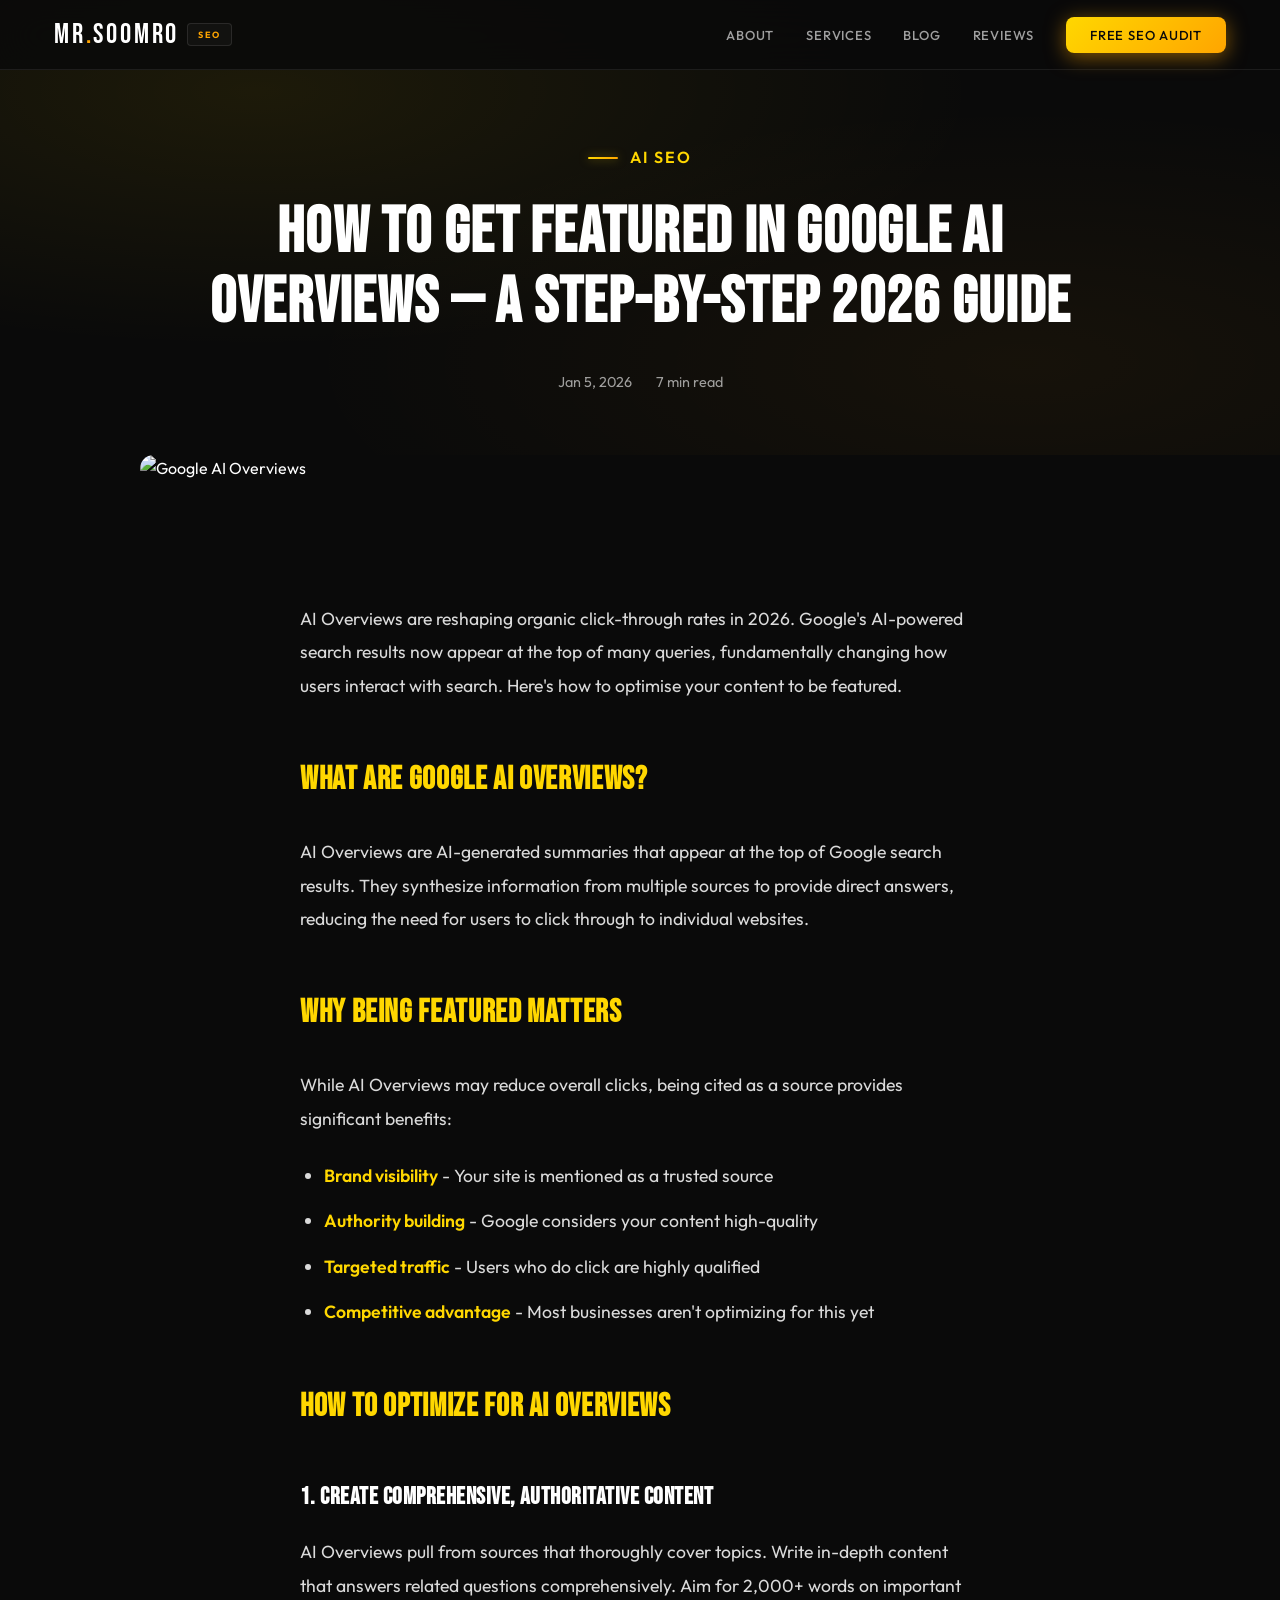
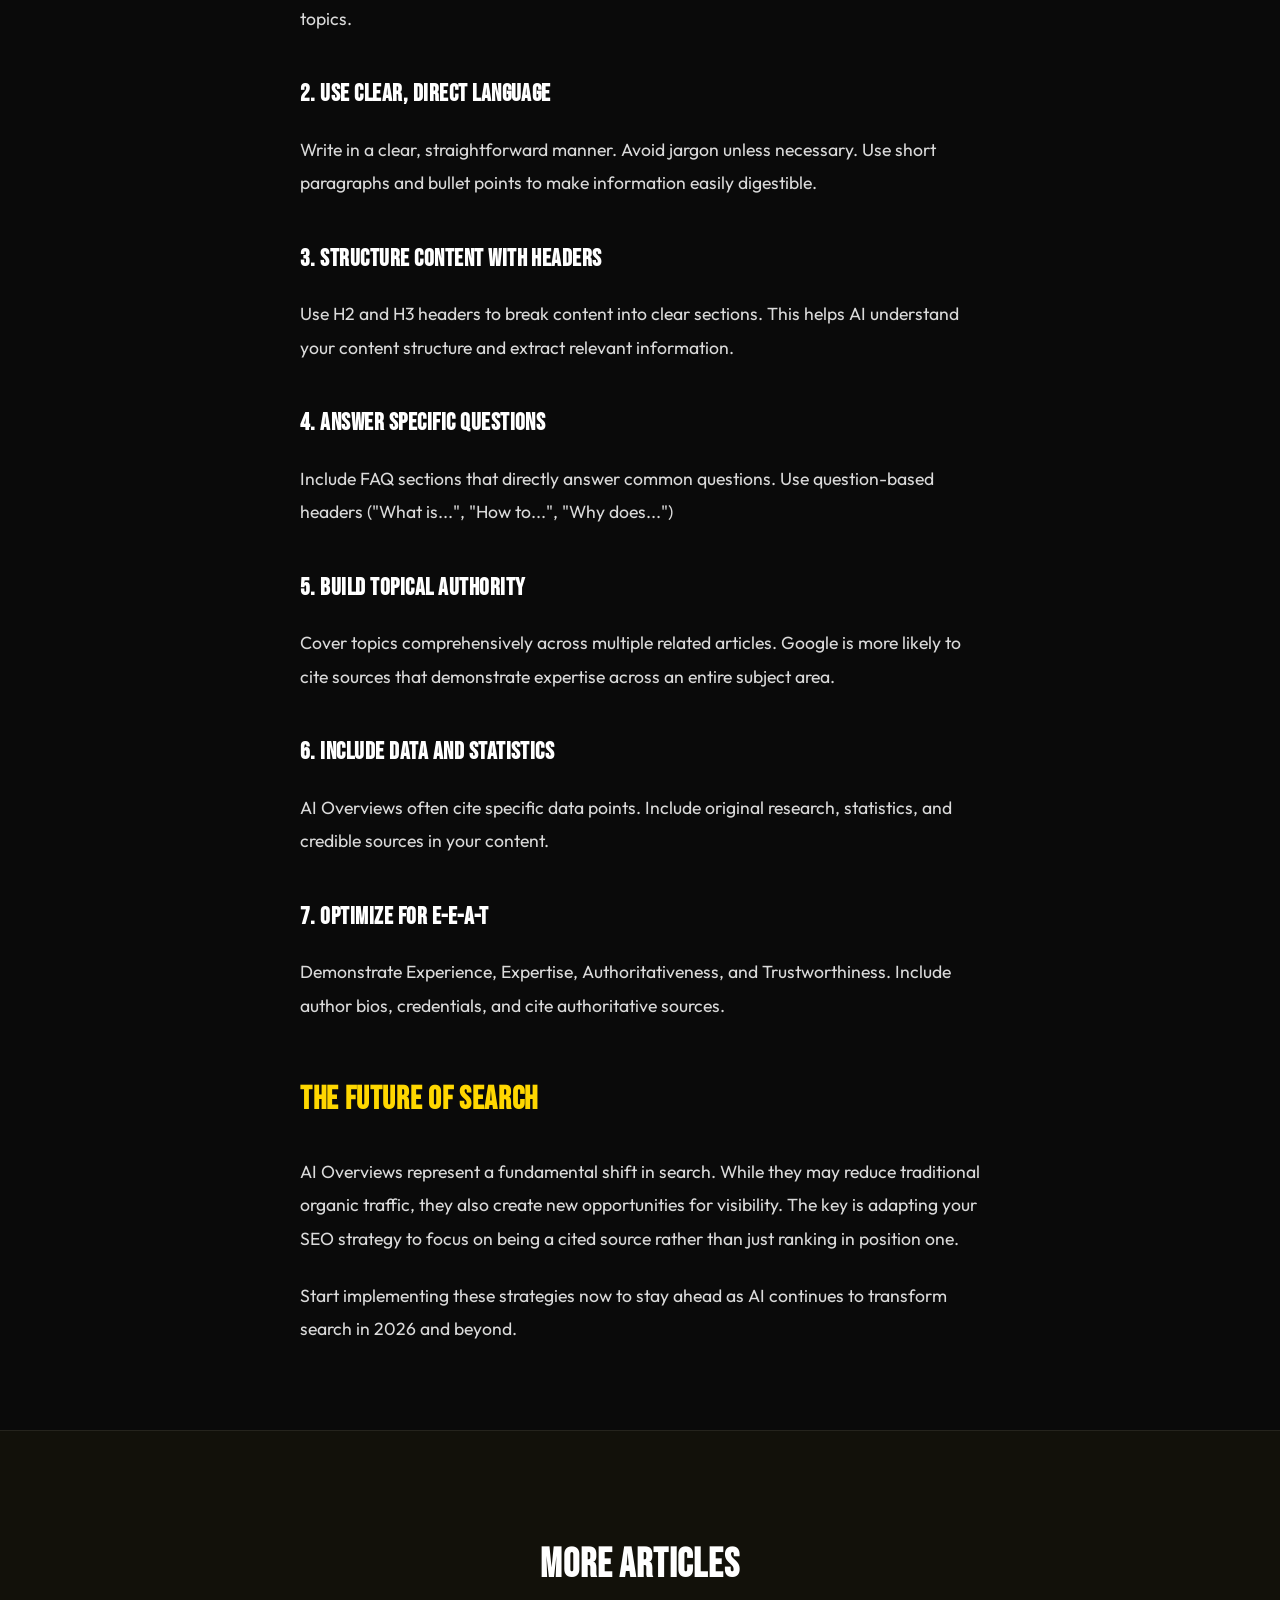
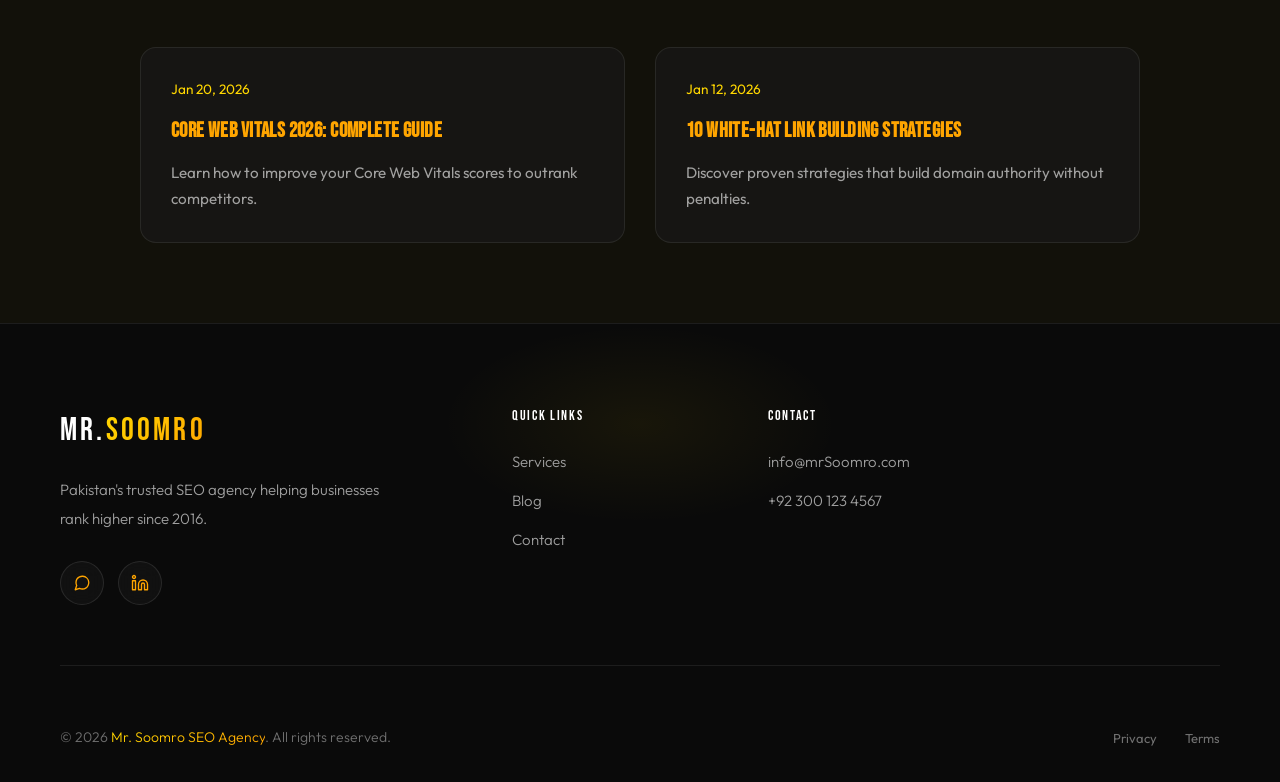
==== blog-ai-overviews.html @ 2eae4174 "Added new page and fix the bugs" ====
<!DOCTYPE html>
<html lang="en">
<head>
<meta charset="UTF-8">
<meta name="viewport" content="width=device-width, initial-scale=1.0">
<title>How to Get Featured in Google AI Overviews 2026 | Mr. Soomro SEO</title>
<link rel="icon" href="favicon.io.png" type="image/png">
<meta name="description" content="Learn how to optimise your content to be featured in Google AI Overviews and stay ahead as search evolves.">
<meta name="keywords" content="AI Overviews, Google AI, SGE, search generative experience, SEO 2026">
<link href="https://fonts.googleapis.com/css2?family=Bebas+Neue&family=Outfit:wght@300;400;500;600;700&display=swap" rel="stylesheet">
<link rel="stylesheet" href="style.css">
<style>
  body { font-family: 'Outfit', sans-serif; margin: 0; padding: 0; background: #0a0a0a; color: #ffffff; line-height: 1.7; }
  a { text-decoration: none; color: #FFA500; transition: all 0.3s; }
  a:hover { color: #ffffff; text-shadow: 0 0 10px rgba(255,165,0,0.5); }
  h1, h2, h3 { font-family: 'Bebas Neue', cursive; margin: 0.5em 0; letter-spacing: 0.02em; }
  .rv { opacity: 0; transform: translateY(30px); transition: opacity 0.8s ease, transform 0.8s ease; }
  .rv.visible { opacity: 1; transform: translateY(0); }
  .article-header { padding: 140px 60px 60px; text-align: center; position: relative; overflow: hidden; background: var(--bg-dark, #0a0a0a); }
  .article-header::before { content: ''; position: absolute; inset: 0; background: radial-gradient(ellipse at 20% 20%, rgba(255,215,0,0.08) 0%, transparent 50%), radial-gradient(ellipse at 80% 80%, rgba(255,165,0,0.05) 0%, transparent 50%); pointer-events: none; }
  .article-header .se { color: #FFD700; letter-spacing: 2px; font-weight: 600; font-size: 1rem; text-transform: uppercase; display: inline-flex; align-items: center; gap: 12px; margin-bottom: 16px; position: relative; z-index: 1; }
  .article-header .se::before { content: ''; display: block; width: 30px; height: 2px; background: linear-gradient(90deg, #FFD700, #FFA500); border-radius: 2px; }
  .article-header h1 { font-size: clamp(2.5rem, 6vw, 4rem); margin-top: 10px; line-height: 1.1; max-width: 900px; margin-left: auto; margin-right: auto; position: relative; z-index: 1; }
  .article-meta { display: flex; justify-content: center; gap: 24px; margin-top: 30px; color: rgba(255,255,255,0.6); font-size: 0.9rem; position: relative; z-index: 1; }
  .article-container { max-width: 800px; margin: 0 auto; padding: 60px; }
  .article-content { font-size: 1.1rem; line-height: 1.9; color: rgba(255,255,255,0.85); }
  .article-content h2 { font-size: 2rem; color: #FFD700; margin-top: 48px; margin-bottom: 24px; }
  .article-content h3 { font-size: 1.5rem; color: #ffffff; margin-top: 36px; margin-bottom: 16px; }
  .article-content p { margin-bottom: 24px; }
  .article-content ul { margin-bottom: 24px; padding-left: 24px; }
  .article-content li { margin-bottom: 12px; }
  .article-content strong { color: #FFD700; font-weight: 600; }
  .article-image { width: 100%; max-width: 1000px; margin: 0 auto 60px; border-radius: 20px; overflow: hidden; }
  .article-image img { width: 100%; height: auto; display: block; }
  .related-posts { background: rgba(255,215,0,0.03); padding: 80px 60px; border-top: 1px solid rgba(255,255,255,0.08); }
  .related-posts h2 { text-align: center; font-size: 2.5rem; margin-bottom: 48px; }
  .related-grid { display: grid; grid-template-columns: repeat(auto-fit, minmax(300px, 1fr)); gap: 30px; max-width: 1000px; margin: 0 auto; }
  .related-card { background: rgba(26,26,26,0.6); border: 1px solid rgba(255,255,255,0.08); border-radius: 16px; padding: 30px; transition: all 0.3s ease; }
  .related-card:hover { border-color: rgba(255,215,0,0.3); transform: translateY(-5px); }
  .related-card .date { color: #FFD700; font-size: 0.85rem; margin-bottom: 12px; }
  .related-card h3 { font-size: 1.3rem; margin-bottom: 12px; }
  .related-card p { color: rgba(255,255,255,0.6); font-size: 0.95rem; line-height: 1.7; }
  @media (max-width: 768px) { .article-header { padding: 120px 24px 40px; } .article-container { padding: 40px 24px; } .related-posts { padding: 60px 24px; } }
</style>
</head>
<body>
<div id="loader"><div class="loader-inner"><div class="loader-circle"><span class="loader-ms">MS</span></div><div class="loader-text">MR Soomro</div></div></div>
<div id="mobMenu" style="position:fixed;inset:0;background:rgba(10,10,10,0.98);z-index:600;display:none;flex-direction:column;align-items:center;justify-content:center;gap:30px">
  <a href="index.html" onclick="closeMob()">Home</a><a href="services.html" onclick="closeMob()">Services</a><a href="blogs.html" onclick="closeMob()">Blog</a><a href="index.html#about" onclick="closeMob()">About</a><a href="index.html#contact" onclick="closeMob()">Contact</a>
</div>
<nav id="mainNav">
  <a href="index.html" class="nlogo">MR<span class="dot">.</span>Soomro<span class="tag">SEO</span></a>
  <ul class="nlinks">
    <li><a href="index.html#about">About</a></li><li><a href="services.html">Services</a></li><li><a href="blogs.html">Blog</a></li><li><a href="index.html#testimonials">Reviews</a></li><li><a href="index.html#contact" class="ncta">Free SEO Audit</a></li>
  </ul>
  <button class="nbg" id="burger" aria-label="Menu"><span></span><span></span><span></span></button>
</nav>

<header class="article-header">
  <div class="se">AI SEO</div>
  <h1>How to Get Featured in Google AI Overviews — A Step-by-Step 2026 Guide</h1>
  <div class="article-meta"><span>Jan 5, 2026</span><span>7 min read</span></div>
</header>

<div class="article-image rv"><img src="https://images.unsplash.com/photo-1677442136019-21780ecad995?w=1200&h=600&fit=crop" alt="Google AI Overviews"></div>

<article class="article-container">
  <div class="article-content rv">
    <p>AI Overviews are reshaping organic click-through rates in 2026. Google's AI-powered search results now appear at the top of many queries, fundamentally changing how users interact with search. Here's how to optimise your content to be featured.</p>

    <h2>What Are Google AI Overviews?</h2>
    <p>AI Overviews are AI-generated summaries that appear at the top of Google search results. They synthesize information from multiple sources to provide direct answers, reducing the need for users to click through to individual websites.</p>

    <h2>Why Being Featured Matters</h2>
    <p>While AI Overviews may reduce overall clicks, being cited as a source provides significant benefits:</p>
    <ul>
      <li><strong>Brand visibility</strong> - Your site is mentioned as a trusted source</li>
      <li><strong>Authority building</strong> - Google considers your content high-quality</li>
      <li><strong>Targeted traffic</strong> - Users who do click are highly qualified</li>
      <li><strong>Competitive advantage</strong> - Most businesses aren't optimizing for this yet</li>
    </ul>

    <h2>How to Optimize for AI Overviews</h2>

    <h3>1. Create Comprehensive, Authoritative Content</h3>
    <p>AI Overviews pull from sources that thoroughly cover topics. Write in-depth content that answers related questions comprehensively. Aim for 2,000+ words on important topics.</p>

    <h3>2. Use Clear, Direct Language</h3>
    <p>Write in a clear, straightforward manner. Avoid jargon unless necessary. Use short paragraphs and bullet points to make information easily digestible.</p>

    <h3>3. Structure Content with Headers</h3>
    <p>Use H2 and H3 headers to break content into clear sections. This helps AI understand your content structure and extract relevant information.</p>

    <h3>4. Answer Specific Questions</h3>
    <p>Include FAQ sections that directly answer common questions. Use question-based headers ("What is...", "How to...", "Why does...")</p>

    <h3>5. Build Topical Authority</h3>
    <p>Cover topics comprehensively across multiple related articles. Google is more likely to cite sources that demonstrate expertise across an entire subject area.</p>

    <h3>6. Include Data and Statistics</h3>
    <p>AI Overviews often cite specific data points. Include original research, statistics, and credible sources in your content.</p>

    <h3>7. Optimize for E-E-A-T</h3>
    <p>Demonstrate Experience, Expertise, Authoritativeness, and Trustworthiness. Include author bios, credentials, and cite authoritative sources.</p>

    <h2>The Future of Search</h2>
    <p>AI Overviews represent a fundamental shift in search. While they may reduce traditional organic traffic, they also create new opportunities for visibility. The key is adapting your SEO strategy to focus on being a cited source rather than just ranking in position one.</p>

    <p>Start implementing these strategies now to stay ahead as AI continues to transform search in 2026 and beyond.</p>
  </div>
</article>

<section class="related-posts">
  <h2>More Articles</h2>
  <div class="related-grid">
    <a href="blog-core-web-vitals.html" class="related-card rv"><div class="date">Jan 20, 2026</div><h3>Core Web Vitals 2026: Complete Guide</h3><p>Learn how to improve your Core Web Vitals scores to outrank competitors.</p></a>
    <a href="blog-link-building.html" class="related-card rv"><div class="date">Jan 12, 2026</div><h3>10 White-Hat Link Building Strategies</h3><p>Discover proven strategies that build domain authority without penalties.</p></a>
  </div>
</section>

<footer itemscope itemtype="https://schema.org/Organization">
  <div class="ftt">
    <div>
      <span class="ftlo" itemprop="name">MR.<span>Soomro</span></span>
      <p class="fttg">Pakistan's trusted SEO agency helping businesses rank higher since 2016.</p>
      <div class="ft-soc-row">
        <a href="https://wa.me/923001234567"><svg viewBox="0 0 24 24"><path d="M21 11.5a8.38 8.38 0 01-.9 3.8 8.5 8.5 0 01-7.6 4.7 8.38 8.38 0 01-3.8-.9L3 21l1.9-5.7a8.38 8.38 0 01-.9-3.8 8.5 8.5 0 014.7-7.6 8.38 8.38 0 013.8-.9h.5a8.48 8.48 0 018 8v.5z"/></svg></a>
        <a href="https://linkedin.com/in/mrSoomro"><svg viewBox="0 0 24 24"><path d="M16 8a6 6 0 016 6v7h-4v-7a2 2 0 00-2-2 2 2 0 00-2 2v7h-4v-7a6 6 0 016-6z"/><rect x="2" y="9" width="4" height="12"/><circle cx="4" cy="4" r="2"/></svg></a>
      </div>
    </div>
    <div><div class="ftct">Quick Links</div><ul class="ftlk"><li><a href="services.html">Services</a></li><li><a href="blogs.html">Blog</a></li><li><a href="index.html#contact">Contact</a></li></ul></div>
    <div><div class="ftct">Contact</div><ul class="ftlk"><li><a href="mailto:info@mrSoomro.com">info@mrSoomro.com</a></li><li><a href="tel:+923001234567">+92 300 123 4567</a></li></ul></div>
  </div>
  <div class="ftbt"><div class="ftcp">© 2026 <a href="index.html">Mr. Soomro SEO Agency</a>. All rights reserved.</div><div class="ftbl"><a href="#">Privacy</a><a href="#">Terms</a></div></div>
</footer>

<script>
const burger=document.getElementById('burger'),mobMenu=document.getElementById('mobMenu');
burger.addEventListener('click',()=>{mobMenu.style.display=mobMenu.style.display==='flex'?'none':'flex';});
function closeMob(){mobMenu.style.display='none';}
const obs=new IntersectionObserver((e)=>{e.forEach(en=>{if(en.isIntersecting)en.target.classList.add('visible');});},{threshold:.1,rootMargin:'0px 0px -34px 0px'});
document.querySelectorAll('.rv').forEach(el=>obs.observe(el));
window.addEventListener("load",()=>{const l=document.getElementById('loader');setTimeout(()=>{l.style.opacity='0';l.style.transition='opacity 0.5s';setTimeout(()=>l.style.display='none',500);},1000);});
</script>
</body>
</html>
---- style.css ----
*,*::before,*::after{box-sizing:border-box;margin:0;padding:0}
:root{
  /* Dark Theme Premium Colors - Yellow/Black/Grey/White */
  --bg-dark:#0a0a0a;
  --bg-card:#1a1a1a;
  --bg-elevated:#2d2d2d;
  --bg-glass:rgba(255,255,255,0.03);
  
  /* Primary Colors - Gold/Yellow with Orange Accent */
  --B:#FFD700;
  --B-glow:rgba(255,215,0,0.4);
  --Bd:#DAA520;
  --Bl:#FFC125;
  --accent:#FFA500;
  --accent-glow:rgba(255,165,0,0.5);
  
  /* Text Colors */
  --T:#ffffff;
  --Tm:#e0e0e0;
  --Ts:#a0a0a0;
  --T-muted:#707070;
  
  /* Borders & Effects */
  --bdr:rgba(255,255,255,0.08);
  --bdr-strong:rgba(255,255,255,0.15);
  --glass-border:rgba(255,255,255,0.1);
  
  /* Legacy compatibility */
  --Bp:rgba(255,215,0,0.15);
  --bg:#0a0a0a;
  --bg2:#1a1a1a;
  --W:#ffffff;
  
  /* Typography */
  --fd:'Bebas Neue',sans-serif;
  --fb:'Outfit',sans-serif;
  
  /* Animations */
  --ee:cubic-bezier(.16,1,.3,1);
  --eb:cubic-bezier(.34,1.56,.64,1);
  --transition-speed: 0.3s;
  
  /* Cursor */
  --primary-color: #FFD700;
  --dot-size: 8px;
  --ring-size: 40px;
  --root-color: #FFD700;
}

html{scroll-behavior:smooth}

body{
  font-family:var(--fb);
  background:var(--bg-dark);
  color:var(--T);
  overflow-x:hidden;
  line-height:1.6;
}

/* Custom Scrollbar */
::-webkit-scrollbar{width:8px}
::-webkit-scrollbar-track{background:var(--bg-dark)}
::-webkit-scrollbar-thumb{background:linear-gradient(180deg,#FFD700,#FFA500);border-radius:4px}
::-webkit-scrollbar-thumb:hover{background:#FFD700}

/* Glassmorphism Utility */
.glass{
  background:var(--bg-glass);
  backdrop-filter:blur(20px);
  -webkit-backdrop-filter:blur(20px);
  border:1px solid var(--glass-border);
}

/* Gradient Text */
.gradient-text{
  background:linear-gradient(135deg,#ffffff 0%,#FFD700 100%);
  -webkit-background-clip:text;
  -webkit-text-fill-color:transparent;
  background-clip:text;
}

/* Glow Effects */
.glow{box-shadow:0 0 30px var(--B-glow)}
.glow-accent{box-shadow:0 0 30px var(--accent-glow)}

/* Animated Gradient Background */
@keyframes gradientShift{
  0%,100%{background-position:0% 50%}
  50%{background-position:100% 50%}
}

@keyframes float{
  0%,100%{transform:translateY(0)}
  50%{transform:translateY(-20px)}
}

@keyframes pulse-glow{
  0%,100%{box-shadow:0 0 20px var(--B-glow),0 0 40px var(--accent-glow)}
  50%{box-shadow:0 0 30px var(--B-glow),0 0 60px var(--accent-glow)}
}

/* loader */
#loader {
  position: fixed;
  top: 0;
  left: 0;
  width: 100%;
  height: 100%;
  background: #000; /* black background */
  display: flex;
  justify-content: center;
  align-items: center;
  flex-direction: column;
  z-index: 9999;
}

.loader-inner {
  display: flex;
  flex-direction: column;
  align-items: center;
  gap: 20px;
}

.loader-circle {
  width: 120px;
  height: 120px;
  border-radius: 50%;
  border: 4px solid var(--root-color);
  display: flex;
  justify-content: center;
  align-items: center;
  animation: spin 2s linear infinite; /* Circle spins */
}

.loader-ms {
  font-family: 'Bebas Neue', sans-serif;
  font-size: 4rem;
  color: var(--root-color);
  animation: spin-text 1.5s linear infinite; /* MS rotates */
}

.loader-text {
  font-family: 'Bebas Neue', sans-serif;
  font-size: 1.5rem;
  color: var(--root-color);
  letter-spacing: 2px;
  animation: pulse 1.5s ease-in-out infinite;
}

@keyframes spin {
  0% { transform: rotate(0deg);}
  100% { transform: rotate(360deg);}
}

@keyframes spin-text {
  0% { transform: rotate(0deg);}
  100% { transform: rotate(-360deg);} /* counter rotate for fun */
}

@keyframes pulse {
  0%, 100% { opacity: 1; transform: scale(1);}
  50% { opacity: 0.6; transform: scale(1.1);}
}
/* cursor - Premium Gold Glow Edition */

.cursor-dot, .cursor-ring, .cursor-trail {
  position: fixed;
  top: 0;
  left: 0;
  pointer-events: none;
  border-radius: 50%;
  transform: translate(-50%, -50%);
  z-index: 9999;
}

/* Main dot - Glowing gold center */
.cursor-dot {
  width: 10px;
  height: 10px;
  background: radial-gradient(circle at 30% 30%, #FFF8DC, #FFD700);
  box-shadow: 
    0 0 10px #FFD700,
    0 0 20px #FFD700,
    0 0 40px rgba(255, 215, 0, 0.5),
    0 0 60px rgba(255, 165, 0, 0.3);
  transition: transform 0.15s ease-out, width 0.2s, height 0.2s;
}

/* Outer ring - Animated pulse */
.cursor-ring {
  width: 45px;
  height: 45px;
  border: 2px solid rgba(255, 215, 0, 0.6);
  box-shadow: 
    0 0 20px rgba(255, 215, 0, 0.3),
    inset 0 0 20px rgba(255, 215, 0, 0.1);
  transition: all 0.25s cubic-bezier(0.25, 0.46, 0.45, 0.94);
  animation: cursorPulse 2s ease-in-out infinite;
}

/* Trail particles */
.cursor-trail {
  width: 6px;
  height: 6px;
  background: rgba(255, 215, 0, 0.4);
  box-shadow: 0 0 10px rgba(255, 215, 0, 0.3);
  transition: opacity 0.3s ease;
  opacity: 0;
}

/* Hover state - Expanded and glowing */
.cursor-ring.hover {
  transform: translate(-50%, -50%) scale(2);
  border-color: #FFD700;
  border-width: 1px;
  background: radial-gradient(circle, rgba(255, 215, 0, 0.15) 0%, transparent 70%);
  box-shadow: 
    0 0 30px #FFD700,
    0 0 60px rgba(255, 215, 0, 0.5),
    inset 0 0 30px rgba(255, 215, 0, 0.2);
  animation: none;
}

.cursor-dot.hover {
  transform: translate(-50%, -50%) scale(1.5);
  background: radial-gradient(circle at 30% 30%, #FFFFFF, #FFD700);
  box-shadow: 
    0 0 15px #FFD700,
    0 0 30px #FFD700,
    0 0 50px rgba(255, 215, 0, 0.6),
    0 0 80px rgba(255, 165, 0, 0.4);
}

/* Click animation */
.cursor-dot.clicking {
  transform: translate(-50%, -50%) scale(0.8);
}

.cursor-ring.clicking {
  transform: translate(-50%, -50%) scale(1.5);
  border-color: #FFA500;
}

/* Pulse animation for idle state */
@keyframes cursorPulse {
  0%, 100% {
    transform: translate(-50%, -50%) scale(1);
    opacity: 1;
  }
  50% {
    transform: translate(-50%, -50%) scale(1.1);
    opacity: 0.7;
  }
}

/* Hide default cursor on desktop */
@media (hover: hover) {
  * {
    cursor: none !important;
  }
}

/* Hide custom cursor on touch devices */
@media (hover: none) {
  .cursor-dot, .cursor-ring, .cursor-trail {
    display: none !important;
  }
  * {
    cursor: auto !important;
  }
}




/* ── SOCIAL ICON ROW - Dark Premium Style ── */
.soc-row{display:flex;gap:14px;align-items:center}
.soc-row a{
  width:48px;height:48px;border-radius:50%;
  background:var(--bg-glass);border:1.5px solid var(--glass-border);
  display:flex;align-items:center;justify-content:center;
  text-decoration:none;transition:all .3s var(--eb);
  color:var(--accent);
  backdrop-filter:blur(10px);
}
.soc-row a svg{width:20px;height:20px;fill:none;stroke:currentColor;stroke-width:1.8;stroke-linecap:round;stroke-linejoin:round}
.soc-row a:hover{
  background:var(--accent);
  border-color:var(--accent);
  color:var(--bg-dark);
  transform:scale(1.15) translateY(-3px);
  box-shadow:0 10px 30px var(--accent-glow);
}

/* footer social — Dark Premium */
.ft-soc-row{display:flex;gap:14px;margin-top:22px}
.ft-soc-row a{
  width:44px;height:44px;border-radius:50%;
  background:var(--bg-glass);border:1.5px solid var(--glass-border);
  display:flex;align-items:center;justify-content:center;
  text-decoration:none;color:var(--accent);
  transition:all .3s var(--eb);
  backdrop-filter:blur(10px);
}
.ft-soc-row a svg{width:18px;height:18px;fill:none;stroke:currentColor;stroke-width:1.8;stroke-linecap:round;stroke-linejoin:round}
.ft-soc-row a:hover{
  background:var(--accent);
  border-color:var(--accent);
  color:var(--bg-dark);
  transform:scale(1.12) translateY(-2px);
  box-shadow:0 8px 25px var(--accent-glow);
}

/* NAV - Glassmorphism Dark */
nav{position:fixed;top:0;left:0;right:0;z-index:500;height:70px;padding:0 54px;display:flex;align-items:center;justify-content:space-between;background:rgba(10,10,10,0.85);backdrop-filter:blur(20px);border-bottom:1px solid var(--bdr);transition:all .4s}
nav.scr{background:rgba(10,10,10,0.98);box-shadow:0 4px 30px rgba(255,215,0,0.08);border-bottom-color:var(--glass-border)}
.nlogo{font-family:var(--fd);font-size:28px;letter-spacing:.1em;color:var(--T);text-decoration:none;display:flex;align-items:center}
.nlogo .dot{color:var(--accent)}
.nlogo .tag{font-family:var(--fb);font-size:9px;font-weight:700;letter-spacing:.18em;text-transform:uppercase;color:var(--accent);background:var(--bg-glass);border:1px solid var(--glass-border);padding:3px 10px;border-radius:4px;margin-left:8px}
.nlinks{display:flex;gap:32px;list-style:none;align-items:center}
.nlinks a{font-size:13px;font-weight:500;letter-spacing:.06em;text-transform:uppercase;color:var(--Ts);text-decoration:none;position:relative;transition:all .3s}
.nlinks a::after{content:'';position:absolute;bottom:-4px;left:0;width:100%;height:2px;background:linear-gradient(90deg,var(--B),var(--accent));border-radius:2px;transform:scaleX(0);transform-origin:right;transition:transform .35s var(--ee)}
.nlinks a:hover{color:var(--accent)}
.nlinks a:hover::after{transform:scaleX(1);transform-origin:left}
.ncta{padding:10px 24px;background:linear-gradient(135deg,var(--B),var(--accent));border:none;border-radius:8px;color:var(--bg-dark)!important;font-size:13px!important;font-weight:700;box-shadow:0 4px 20px var(--accent-glow);transition:all .3s!important}
.ncta:hover{transform:translateY(-2px)!important;box-shadow:0 8px 30px var(--accent-glow)!important}
.ncta::after{display:none!important}
.nbg{display:none;flex-direction:column;gap:5px;background:none;border:none;cursor:pointer;padding:8px}
.nbg span{display:block;width:24px;height:2px;background:var(--T);border-radius:2px;transition:all .3s}
.mnav{position:fixed;top:70px;left:0;right:0;bottom:0;background:rgba(10,10,15,0.98);backdrop-filter:blur(20px);z-index:450;display:flex;flex-direction:column;align-items:center;justify-content:center;gap:24px;transform:translateX(100%);transition:transform .4s var(--ee);padding:40px 24px;overflow-y:auto}
.mnav.open{transform:translateX(0)}
.mnav a{font-family:var(--fd);font-size:clamp(28px,8vw,40px);letter-spacing:.06em;color:var(--T);text-decoration:none;transition:color .3s;text-align:center}
.mnav a:hover{color:var(--accent)}

/* Mobile navbar improvements */
@media(max-width:768px){
  nav{height:65px;padding:0 20px}
  .nlogo{font-size:22px}
  .nlogo .tag{font-size:8px;padding:2px 6px;margin-left:6px}
  .nbg{display:flex;gap:5px;padding:10px}
  .nbg span{width:22px;height:2px}
  .mnav{top:65px;gap:20px;padding:30px 20px}
  .mnav a{font-size:clamp(26px,7vw,36px);padding:8px 0}
}

/* HERO - Dark Premium with Animated Background */
.hero{
  min-height:100vh;
  display:flex;
  align-items:center;
  position:relative;
  overflow:hidden;
  padding:100px 60px 70px;
  background:var(--bg-dark);
}
.hero::before{
  content:'';
  position:absolute;
  inset:0;
  background:
    radial-gradient(ellipse at 20% 20%,rgba(255,215,0,0.12) 0%,transparent 50%),
    radial-gradient(ellipse at 80% 80%,rgba(255,165,0,0.08) 0%,transparent 50%),
    radial-gradient(ellipse at 50% 50%,rgba(255,215,0,0.05) 0%,transparent 70%);
  animation:gradientShift 15s ease infinite;
  background-size:200% 200%;
}
.hero::after{
  content:'';
  position:absolute;
  inset:0;
  background-image:
    linear-gradient(rgba(255,215,0,0.03) 1px,transparent 1px),
    linear-gradient(90deg,rgba(255,215,0,0.03) 1px,transparent 1px);
  background-size:60px 60px;
  animation:gm 30s linear infinite;
  pointer-events:none;
}
@keyframes gm{to{background-position:60px 60px}}

/* Floating Orbs */
.hblob{
  position:absolute;
  right:-5%;
  top:50%;
  transform:translateY(-50%);
  width:600px;
  height:600px;
  border-radius:50%;
  background:radial-gradient(circle,rgba(255,215,0,0.1) 0%,rgba(255,165,0,0.05) 40%,transparent 70%);
  animation:bp 8s ease-in-out infinite, float 6s ease-in-out infinite;
  pointer-events:none;
  filter:blur(40px);
}
.hblob::before,.hblob::after{content:'';position:absolute;border-radius:50%}
.hblob::before{
  inset:100px;
  border:1px solid rgba(255,215,0,0.2);
  animation:spin 20s linear infinite;
}
.hblob::after{
  inset:180px;
  border:1px solid rgba(255,165,0,0.15);
  animation:spin 15s linear infinite reverse;
}
@keyframes bp{0%,100%{opacity:.6;transform:translateY(-50%) scale(1)}50%{opacity:1;transform:translateY(-50%) scale(1.08)}}
@keyframes spin{to{transform:rotate(360deg)}}

.hcnt{position:relative;z-index:2;max-width:850px}
.hpill{
  display:inline-flex;
  align-items:center;
  gap:10px;
  font-size:11px;
  font-weight:600;
  letter-spacing:.2em;
  text-transform:uppercase;
  color:var(--accent);
  background:var(--bg-glass);
  border:1px solid var(--glass-border);
  padding:8px 18px;
  border-radius:30px;
  margin-bottom:30px;
  opacity:0;
  animation:fu .8s var(--ee) .2s forwards;
  backdrop-filter:blur(10px);
}
.hpill .pd{
  width:8px;
  height:8px;
  border-radius:50%;
  background:#FFD700;
  box-shadow:0 0 10px rgba(255,215,0,0.5);
  animation:dp 1.5s ease-in-out infinite;
}
@keyframes dp{0%,100%{transform:scale(1);opacity:1}50%{transform:scale(1.5);opacity:.4}}

.hh1{
  font-family:var(--fd);
  font-size:clamp(72px,12vw,160px);
  line-height:.9;
  letter-spacing:.02em;
  color:var(--T);
  margin-bottom:35px;
  overflow:hidden;
}
.hh1 .ln{
  display:block;
  opacity:0;
  transform:translateY(100%);
  animation:lu .9s var(--ee) forwards;
}
.hh1 .ln:nth-child(1){animation-delay:.3s}
.hh1 .ln:nth-child(2){
  animation-delay:.45s;
  background:linear-gradient(135deg,#FFD700 0%,#FFA500 100%);
  -webkit-background-clip:text;
  -webkit-text-fill-color:transparent;
  background-clip:text;
}
.hh1 .ln:nth-child(3){animation-delay:.6s}
@keyframes lu{to{opacity:1;transform:translateY(0)}}

.hsub{
  font-size:17px;
  font-weight:300;
  color:var(--Ts);
  line-height:1.9;
  max-width:560px;
  margin-bottom:45px;
  opacity:0;
  animation:fu .8s var(--ee) .85s forwards;
}
.hacts{
  display:flex;
  flex-wrap:wrap;
  gap:16px;
  align-items:center;
  opacity:0;
  animation:fu .8s var(--ee) 1.05s forwards;
}
@keyframes fu{to{opacity:1;transform:translateY(0)}}

/* hero social row */
.hero-soc{margin-top:40px;opacity:0;animation:fu .8s var(--ee) 1.25s forwards}

.hscr{
  position:absolute;
  bottom:40px;
  left:50%;
  transform:translateX(-50%);
  display:flex;
  flex-direction:column;
  align-items:center;
  gap:10px;
  opacity:0;
  animation:fu 1s ease 1.6s forwards;
}
.hscr span{
  font-size:10px;
  letter-spacing:.3em;
  text-transform:uppercase;
  color:var(--Ts);
}
.sbox{
  width:28px;
  height:48px;
  border:2px solid var(--glass-border);
  border-radius:14px;
  display:flex;
  align-items:flex-start;
  justify-content:center;
  padding-top:6px;
}
.sbox::before{
  content:'';
  width:4px;
  height:10px;
  background:#FFD700;
  border-radius:2px;
  animation:sd 1.8s ease-in-out infinite;
  box-shadow:0 0 10px rgba(255,215,0,0.5);
}
@keyframes sd{0%{opacity:1;transform:translateY(0)}60%{opacity:0;transform:translateY(16px)}100%{opacity:0;transform:translateY(0)}}

/* BUTTONS - Premium Glow Effects */
.bblu{
  padding:16px 36px;
  background:linear-gradient(135deg,#FFD700 0%,#FFA500 100%);
  color:#0a0a0a;
  font-family:var(--fb);
  font-size:14px;
  font-weight:700;
  letter-spacing:.06em;
  text-transform:uppercase;
  border:none;
  border-radius:10px;
  text-decoration:none;
  display:inline-flex;
  align-items:center;
  gap:10px;
  cursor:pointer;
  position:relative;
  overflow:hidden;
  box-shadow:0 8px 30px rgba(255,215,0,0.4);
  transition:all .35s var(--ee);
}
.bblu::before{
  content:'';
  position:absolute;
  inset:0;
  background:linear-gradient(90deg,transparent,rgba(255,255,255,.4),transparent);
  transform:translateX(-100%);
  transition:transform .6s;
}
.bblu:hover::before{transform:translateX(100%)}
.bblu:hover{
  transform:translateY(-3px);
  box-shadow:0 12px 40px rgba(255,215,0,0.5),0 0 60px rgba(255,165,0,0.3);
}

.bout{
  padding:15px 28px;
  background:transparent;
  color:var(--T);
  font-family:var(--fb);
  font-size:15px;
  font-weight:600;
  border:2px solid var(--glass-border);
  border-radius:10px;
  text-decoration:none;
  display:inline-flex;
  align-items:center;
  gap:10px;
  cursor:pointer;
  transition:all .35s var(--ee);
  backdrop-filter:blur(10px);
}
.bout:hover{
  background:var(--bg-glass);
  border-color:#FFD700;
  color:#FFD700;
  transform:translateY(-3px);
  box-shadow:0 8px 25px rgba(255,215,0,0.2);
}

/* MARQUEE - Dark Premium */
.mqw{
  overflow:hidden;
  background:linear-gradient(90deg,var(--bg-card),var(--bg-elevated),var(--bg-card));
  padding:14px 0;
  border-top:1px solid var(--bdr);
  border-bottom:1px solid var(--bdr);
}
.mqt{display:flex;white-space:nowrap;animation:mq 25s linear infinite}
@keyframes mq{to{transform:translateX(-50%)}}
.mqi{
  font-family:var(--fd);
  font-size:13px;
  letter-spacing:.18em;
  color:var(--Ts);
  text-transform:uppercase;
  display:inline-flex;
  align-items:center;
  padding:0 40px;
  flex-shrink:0;
}
.mqi::after{
  content:'◆';
  color:#FFD700;
  font-size:10px;
  margin-left:40px;
  text-shadow:0 0 10px rgba(255,215,0,0.5);
}

/* STATS - Dark Premium with Glow */
.stbar{
  background:linear-gradient(135deg,var(--bg-card) 0%,var(--bg-elevated) 100%);
  padding:80px 60px;
  border-top:1px solid var(--bdr);
  border-bottom:1px solid var(--bdr);
  position:relative;
  overflow:hidden;
}
.stbar::before{
  content:'';
  position:absolute;
  inset:0;
  background:radial-gradient(ellipse at center,rgba(255,215,0,0.04) 0%,transparent 70%);
}
.stg{
  display:grid;
  grid-template-columns:repeat(4,1fr);
  gap:40px;
  max-width:1200px;
  margin:0 auto;
  text-align:center;
  position:relative;
  z-index:1;
}
.stnum{
  font-family:var(--fd);
  font-size:72px;
  letter-spacing:-.02em;
  color:var(--T);
  line-height:1;
  text-shadow:0 0 30px rgba(255,215,0,0.4);
}
.stnum span{
  background:linear-gradient(135deg,#FFD700 0%,#FFA500 100%);
  -webkit-background-clip:text;
  -webkit-text-fill-color:transparent;
  background-clip:text;
}
.stlbl{
  font-size:13px;
  font-weight:500;
  color:var(--Ts);
  text-transform:uppercase;
  letter-spacing:.14em;
  margin-top:10px;
}

/* SECTION - Dark Premium */
section{padding:120px 60px}
.se{
  display:inline-flex;
  align-items:center;
  gap:12px;
  font-size:12px;
  font-weight:600;
  letter-spacing:.2em;
  text-transform:uppercase;
  color:#FFD700;
  margin-bottom:16px;
}
.se::before{
  content:'';
  display:block;
  width:30px;
  height:2px;
  background:linear-gradient(90deg,#FFD700,#FFA500);
  border-radius:2px;
  box-shadow:0 0 10px rgba(255,215,0,0.5);
}
.st{
  font-family:var(--fd);
  font-size:clamp(42px,6vw,84px);
  letter-spacing:.02em;
  line-height:.95;
  color:var(--T);
}
.st em{
  font-style:normal;
  background:linear-gradient(135deg,#FFD700 0%,#FFA500 100%);
  -webkit-background-clip:text;
  -webkit-text-fill-color:transparent;
  background-clip:text;
}

/* Mobile section adjustments */
@media(max-width:768px){
  section{padding:80px 24px}
  .se{font-size:11px;gap:10px;margin-bottom:12px}
  .se::before{width:24px}
  .st{font-size:clamp(36px,10vw,56px);line-height:1}
}

/* ABOUT - Dark Premium */
#about{background:var(--bg-dark);position:relative;overflow:hidden}
#about::before{
  content:'';
  position:absolute;
  top:-50%;
  right:-20%;
  width:600px;
  height:600px;
  background:radial-gradient(circle,rgba(255,215,0,0.08) 0%,transparent 60%);
  filter:blur(60px);
}
.abg{display:grid;grid-template-columns:1fr 1fr;gap:100px;align-items:center;max-width:1200px;margin:0 auto;position:relative;z-index:1}
.abvis{position:relative}
.abbox{
  width:100%;
  aspect-ratio:4/5;
  border-radius:24px;
  background:linear-gradient(135deg,var(--bg-card),var(--bg-elevated));
  display:flex;
  align-items:center;
  justify-content:center;
  overflow:hidden;
  position:relative;
  border:1px solid var(--bdr);
}
.abbox::before{
  content:'';
  position:absolute;
  inset:0;
  background:linear-gradient(135deg,rgba(255,215,0,0.1),transparent 60%);
}
.abbox::after{
  content:'';
  position:absolute;
  top:24px;
  right:24px;
  width:60px;
  height:60px;
  border-top:2px solid #FFD700;
  border-right:2px solid #FFD700;
  border-radius:0 20px 0 0;
  opacity:0.5;
}
.abin{
  font-family:var(--fd);
  font-size:120px;
  background:linear-gradient(135deg,var(--accent),var(--B));
  -webkit-background-clip:text;
  -webkit-text-fill-color:transparent;
  background-clip:text;
  letter-spacing:.08em;
  position:relative;
  z-index:1;
  user-select:none;
  opacity:0.3;
}
.abbdg{
  position:absolute;
  bottom:-20px;
  left:-20px;
  width:120px;
  height:120px;
  background:linear-gradient(135deg,#FFD700,#FFA500);
  border-radius:50%;
  display:flex;
  flex-direction:column;
  align-items:center;
  justify-content:center;
  box-shadow:0 20px 60px rgba(255,215,0,0.4);
  animation:sp 20s linear infinite;
  border:2px solid rgba(255,255,255,0.1);
}
.abbdg-n{font-family:var(--fd);font-size:36px;color:var(--bg-dark);line-height:1}
.abbdg-l{font-size:9px;font-weight:700;letter-spacing:.1em;text-transform:uppercase;color:var(--bg-dark);text-align:center;padding:0 10px;line-height:1.4;opacity:0.8}
@keyframes sp{to{transform:rotate(360deg)}}
.abtxt{font-size:16px;font-weight:300;color:var(--Tm);line-height:1.9;margin-bottom:18px}

/* about highlights */
.abhl{display:flex;flex-direction:column;gap:16px;margin:32px 0 40px}
.abhi{display:flex;align-items:flex-start;gap:16px}
.ahl-bar{width:4px;height:100%;min-height:50px;background:linear-gradient(180deg,#FFD700,#FFA500);border-radius:2px;flex-shrink:0;box-shadow:0 0 15px rgba(255,215,0,0.4)}
.ahtx{font-size:15px;font-weight:600;color:var(--T);line-height:1.5}
.ahtx span{display:block;font-size:14px;font-weight:300;color:var(--Ts);margin-top:5px}
.abst{
  display:grid;
  grid-template-columns:repeat(3,1fr);
  gap:28px;
  padding-top:32px;
  border-top:1px solid var(--bdr);
}
.asv{font-family:var(--fd);font-size:52px;color:var(--T);line-height:1}
.asv em{
  font-style:normal;
  background:linear-gradient(135deg,#FFD700 0%,#FFA500 100%);
  -webkit-background-clip:text;
  -webkit-text-fill-color:transparent;
  background-clip:text;
}
.asl{font-size:12px;color:var(--Ts);text-transform:uppercase;letter-spacing:.1em;margin-top:5px}

/* EMAIL BAND - Dark Premium */
.eband{
  background:#0a0a0a;
  padding:90px 60px;
  border-top:1px solid var(--bdr);
  border-bottom:1px solid var(--bdr);
  position:relative;
  overflow:hidden;
}
.eband::before{
  content:'';
  position:absolute;
  inset:0;
  background:radial-gradient(ellipse at center,rgba(255,215,0,0.06) 0%,transparent 60%);
}
.ebinn{max-width:860px;margin:0 auto;text-align:center;position:relative;z-index:1}
.ebtit{
  font-family:var(--fd);
  font-size:clamp(36px,5vw,60px);
  letter-spacing:.03em;
  color:var(--T);
  margin-bottom:16px;
}
.ebtit em{
  font-style:normal;
  background:linear-gradient(135deg,var(--accent) 0%,var(--B) 100%);
  -webkit-background-clip:text;
  -webkit-text-fill-color:transparent;
  background-clip:text;
}
.ebsub{font-size:16px;font-weight:300;color:var(--Ts);margin-bottom:40px;line-height:1.8;max-width:600px;margin-left:auto;margin-right:auto}
.ebfrm{
  display:flex;
  max-width:600px;
  margin:0 auto;
  border-radius:12px;
  overflow:hidden;
  background:var(--bg-glass);
  border:1px solid var(--glass-border);
  backdrop-filter:blur(20px);
  box-shadow:0 20px 60px rgba(0,0,0,0.3);
}
.ebinp{
  flex:1;
  padding:18px 26px;
  border:none;
  outline:none;
  font-family:var(--fb);
  font-size:15px;
  color:var(--T);
  background:transparent;
}
.ebinp::placeholder{color:var(--T-muted)}
.ebbtn{
  padding:18px 32px;
  background:linear-gradient(135deg,#FFD700,#FFA500);
  color:#0a0a0a;
  font-family:var(--fb);
  font-size:14px;
  font-weight:700;
  letter-spacing:.06em;
  text-transform:uppercase;
  border:none;
  cursor:pointer;
  white-space:nowrap;
  transition:all .3s;
}
.ebbtn:hover{
  box-shadow:0 0 30px rgba(255,215,0,0.5);
}
.ebnote{font-size:12px;color:var(--T-muted);margin-top:18px}

/* SERVICES - Glassmorphism Cards */
#services{background:var(--bg-dark);position:relative}
#services::before{
  content:'';
  position:absolute;
  bottom:-30%;
  left:-10%;
  width:500px;
  height:500px;
  background:radial-gradient(circle,rgba(255,165,0,0.1) 0%,transparent 60%);
  filter:blur(60px);
}
.svhd{
  display:flex;
  justify-content:space-between;
  align-items:flex-end;
  margin-bottom:70px;
  max-width:1200px;
  margin-left:auto;
  margin-right:auto;
  flex-wrap:wrap;
  gap:24px;
  position:relative;
  z-index:1;
}
.svhdr{font-size:15px;font-weight:300;color:var(--Ts);max-width:320px;line-height:1.8;text-align:right}

/* Mobile responsive for services header */
@media(max-width:768px){
  .svhd{
    flex-direction:column;
    align-items:flex-start;
    text-align:left;
    gap:20px;
    margin-bottom:50px;
  }
  .svhdr{
    text-align:left;
    max-width:100%;
    font-size:16px;
  }
  #services .se{
    justify-content:flex-start;
  }
  #services .st{
    text-align:left;
    font-size:clamp(36px,10vw,52px);
  }
}
.svg{
  display:grid;
  grid-template-columns:repeat(3,1fr);
  gap:28px;
  max-width:1200px;
  margin:0 auto;
  position:relative;
  z-index:1;
}
.svc{
  background:var(--bg-glass);
  border:1px solid var(--glass-border);
  border-radius:20px;
  padding:40px 32px;
  position:relative;
  overflow:hidden;
  cursor:pointer;
  transition:all .4s var(--ee);
  backdrop-filter:blur(20px);
}
.svc::before{
  content:'';
  position:absolute;
  bottom:0;
  left:0;
  width:100%;
  height:3px;
  background:linear-gradient(90deg,#FFD700,#FFA500);
  transform:scaleX(0);
  transform-origin:left;
  transition:transform .4s var(--ee);
  box-shadow:0 0 20px rgba(255,215,0,0.4);
}
.svc:hover{
  transform:translateY(-10px);
  box-shadow:0 30px 80px rgba(0,0,0,0.4),0 0 40px rgba(255,215,0,0.15);
  border-color:#FFD700;
}
.svc:hover::before{transform:scaleX(1)}
.svn{
  font-family:var(--fd);
  font-size:12px;
  letter-spacing:.22em;
  color:#FFD700;
  margin-bottom:20px;
  display:block;
  text-shadow:0 0 10px rgba(255,215,0,0.4);
}
/* service icon */
.svic{
  width:56px;
  height:56px;
  border-radius:16px;
  background:var(--bg-card);
  border:1px solid var(--glass-border);
  display:flex;
  align-items:center;
  justify-content:center;
  margin-bottom:22px;
  transition:all .35s var(--eb);
  color:#FFD700;
}
.svic svg{width:24px;height:24px;fill:none;stroke:currentColor;stroke-width:1.8;stroke-linecap:round;stroke-linejoin:round}
.svc:hover .svic{
  background:linear-gradient(135deg,#FFD700,#FFA500);
  color:#0a0a0a;
  transform:scale(1.15) rotate(-5deg);
  box-shadow:0 10px 30px rgba(255,215,0,0.4);
}
.svnm{
  font-family:var(--fd);
  font-size:28px;
  letter-spacing:.02em;
  color:var(--T);
  margin-bottom:14px;
  transition:color .3s;
}
.svc:hover .svnm{color:#FFD700}
.svd{font-size:14px;font-weight:300;color:var(--Ts);line-height:1.8;margin-bottom:26px}
.svlk{
  font-size:13px;
  font-weight:600;
  letter-spacing:.1em;
  text-transform:uppercase;
  color:#FFD700;
  text-decoration:none;
  display:inline-flex;
  align-items:center;
  gap:8px;
  transition:all .3s;
}
.svc:hover .svlk{gap:14px;color:var(--T)}

/* WHY STRIP - Dark Premium */
.whys{
  background:var(--bg-card);
  padding:100px 60px;
  border-top:1px solid var(--bdr);
  border-bottom:1px solid var(--bdr);
  position:relative;
}
.whys::before{
  content:'';
  position:absolute;
  top:0;
  left:50%;
  transform:translateX(-50%);
  width:600px;
  height:300px;
  background:radial-gradient(ellipse at center,rgba(255,215,0,0.05) 0%,transparent 70%);
}
.whyg{
  display:grid;
  grid-template-columns:repeat(4,1fr);
  gap:32px;
  max-width:1200px;
  margin:60px auto 0;
  position:relative;
  z-index:1;
}
.whyi{
  text-align:center;
  padding:40px 24px;
  background:var(--bg-glass);
  border-radius:20px;
  border:1px solid var(--glass-border);
  transition:all .3s var(--ee);
  backdrop-filter:blur(20px);
}
.whyi:hover{
  transform:translateY(-8px);
  box-shadow:0 20px 60px rgba(0,0,0,0.3),0 0 30px rgba(255,215,0,0.15);
  border-color:#FFD700;
}
.whyv{
  font-family:var(--fd);
  font-size:52px;
  letter-spacing:-.01em;
  color:var(--T);
  line-height:1;
  text-shadow:0 0 20px rgba(255,215,0,0.3);
}
.whyv span{
  background:linear-gradient(135deg,#FFD700 0%,#FFA500 100%);
  -webkit-background-clip:text;
  -webkit-text-fill-color:transparent;
  background-clip:text;
}
.whyl{font-size:14px;font-weight:500;color:var(--Ts);margin-top:10px;line-height:1.5}
/* why icon */
.why-ic{
  width:54px;
  height:54px;
  border-radius:16px;
  background:var(--bg-elevated);
  border:1px solid var(--glass-border);
  display:flex;
  align-items:center;
  justify-content:center;
  margin:0 auto 18px;
  color:#FFD700;
  transition:all .3s;
}
.whyi:hover .why-ic{
  background:linear-gradient(135deg,#FFD700,#FFA500);
  color:#0a0a0a;
  box-shadow:0 10px 30px rgba(255,215,0,0.4);
}
.why-ic svg{width:24px;height:24px;fill:none;stroke:currentColor;stroke-width:1.8;stroke-linecap:round;stroke-linejoin:round}

/* PROCESS - Dark Premium with Glow */
#process{
  background:var(--bg-dark);
  position:relative;
  overflow:hidden;
}
#process::before{
  content:'';
  position:absolute;
  top:50%;
  left:50%;
  transform:translate(-50%,-50%);
  width:800px;
  height:400px;
  background:radial-gradient(ellipse at center,rgba(255,215,0,0.08) 0%,transparent 60%);
  filter:blur(60px);
}
.prg{
  display:grid;
  grid-template-columns:repeat(4,1fr);
  gap:40px;
  max-width:1200px;
  margin:70px auto 0;
  position:relative;
  z-index:1;
}
.prg::before{
  content:'';
  position:absolute;
  top:40px;
  left:5%;
  width:90%;
  height:2px;
  background:linear-gradient(90deg,transparent,#FFD700,transparent);
  opacity:0.3;
}
.prs{padding-right:0;position:relative}
.prn{
  width:80px;
  height:80px;
  border-radius:50%;
  border:2px solid var(--glass-border);
  background:var(--bg-glass);
  display:flex;
  align-items:center;
  justify-content:center;
  font-family:var(--fd);
  font-size:26px;
  color:#FFD700;
  margin-bottom:30px;
  position:relative;
  z-index:1;
  transition:all .35s;
  backdrop-filter:blur(10px);
  text-shadow:0 0 10px rgba(255,215,0,0.4);
}
.prs:hover .prn{
  background:linear-gradient(135deg,#FFD700,#FFA500);
  border-color:#FFD700;
  color:#0a0a0a;
  box-shadow:0 0 40px rgba(255,215,0,0.4);
  transform:scale(1.1);
}
.prnm{
  font-family:var(--fd);
  font-size:26px;
  letter-spacing:.03em;
  color:var(--T);
  margin-bottom:14px;
}
.prd{font-size:15px;font-weight:300;color:var(--Ts);line-height:1.8}

/* BLOG - Dark Premium Cards */
#blog{
  background:var(--bg-dark);
  position:relative;
}
#blog::before{
  content:'';
  position:absolute;
  bottom:0;
  right:-10%;
  width:500px;
  height:500px;
  background:radial-gradient(circle,rgba(255,165,0,0.1) 0%,transparent 60%);
  filter:blur(60px);
}
.blg{
  display:grid;
  grid-template-columns:repeat(3,1fr);
  gap:32px;
  max-width:1200px;
  margin:60px auto 0;
  position:relative;
  z-index:1;
}
.bc{
  background:var(--bg-glass);
  border:1px solid var(--glass-border);
  border-radius:20px;
  overflow:hidden;
  transition:all .4s var(--ee);
  cursor:pointer;
  backdrop-filter:blur(20px);
}
.bc:hover{
  transform:translateY(-10px);
  box-shadow:0 30px 80px rgba(0,0,0,0.4),0 0 40px rgba(255,215,0,0.15);
  border-color:#FFD700;
}
.bth{
  width:100%;
  height:200px;
  display:flex;
  align-items:center;
  justify-content:center;
  position:relative;
}
.bt1{background:linear-gradient(135deg,rgba(255,215,0,0.15),rgba(255,165,0,0.1))}
.bt2{background:linear-gradient(135deg,rgba(255,165,0,0.15),rgba(255,215,0,0.1))}
.bt3{background:linear-gradient(135deg,rgba(255,215,0,0.1),rgba(255,165,0,0.15))}
.bt4{background:linear-gradient(135deg,rgba(255,165,0,0.1),rgba(255,215,0,0.15))}
.bt5{background:linear-gradient(135deg,rgba(255,215,0,0.12),rgba(255,165,0,0.12))}
.bt6{background:linear-gradient(135deg,rgba(255,165,0,0.12),rgba(255,215,0,0.12))}
/* blog thumb icon */
.bth-ic{
  width:60px;
  height:60px;
  border-radius:16px;
  background:var(--bg-card);
  border:1px solid var(--glass-border);
  display:flex;
  align-items:center;
  justify-content:center;
  color:#FFD700;
  box-shadow:0 8px 30px rgba(0,0,0,0.3);
  transition:all .3s;
}
.bc:hover .bth-ic{
  background:linear-gradient(135deg,#FFD700,#FFA500);
  color:#0a0a0a;
  box-shadow:0 10px 40px rgba(255,215,0,0.4);
}
.bth-ic svg{width:28px;height:28px;fill:none;stroke:currentColor;stroke-width:1.6;stroke-linecap:round;stroke-linejoin:round}
.bcat{
  position:absolute;
  top:16px;
  left:16px;
  font-size:11px;
  font-weight:700;
  letter-spacing:.1em;
  text-transform:uppercase;
  background:linear-gradient(135deg,#FFD700,#FFA500);
  color:#0a0a0a;
  padding:6px 14px;
  border-radius:20px;
}
.bbd{padding:28px}
.bmt{
  font-size:12px;
  color:var(--Ts);
  margin-bottom:12px;
  display:flex;
  gap:16px;
}
.btl{
  font-family:var(--fd);
  font-size:24px;
  letter-spacing:.06em;
  color:var(--T);
  margin-bottom:12px;
  line-height:1.25;
  transition:color .3s;
}
.bc:hover .btl{color:#FFD700}
.bex{
  font-size:14px;
  font-weight:300;
  color:var(--Ts);
  line-height:1.8;
  margin-bottom:22px;
}
.brd{
  font-size:12px;
  font-weight:600;
  letter-spacing:.1em;
  text-transform:uppercase;
  color:#FFD700;
  text-decoration:none;
  display:flex;
  align-items:center;
  gap:8px;
  transition:all .3s;
}
.bc:hover .brd{gap:14px;color:var(--T)}

/* TESTIMONIALS - Dark Premium */
#testimonials{
  background:var(--bg-card);
  padding:120px 60px;
  position:relative;
  overflow:hidden;
  border-top:1px solid var(--bdr);
  border-bottom:1px solid var(--bdr);
}
#testimonials::before{
  content:'"';
  position:absolute;
  top:-100px;
  left:5%;
  font-family:var(--fd);
  font-size:35vw;
  background:linear-gradient(135deg,#FFD700,#FFA500);
  -webkit-background-clip:text;
  -webkit-text-fill-color:transparent;
  background-clip:text;
  opacity:0.05;
  line-height:1;
  pointer-events:none;
}
#testimonials::after{
  content:'';
  position:absolute;
  top:50%;
  left:50%;
  transform:translate(-50%,-50%);
  width:600px;
  height:400px;
  background:radial-gradient(ellipse at center,rgba(255,215,0,0.1) 0%,transparent 60%);
  filter:blur(60px);
}
.ttr{max-width:1000px;margin:0 auto;position:relative;z-index:1}
.tsl{display:none}
.tsl.act{display:block;animation:tf .6s var(--ee)}
@keyframes tf{from{opacity:0;transform:translateY(20px)}to{opacity:1;transform:translateY(0)}}
.tst{display:flex;gap:6px;margin-bottom:28px}
.tst span{
  display:inline-block;
  width:18px;
  height:18px;
  background:linear-gradient(135deg,#FFD700,#FFA500);
  clip-path:polygon(50% 0%,61% 35%,98% 35%,68% 57%,79% 91%,50% 70%,21% 91%,32% 57%,2% 35%,39% 35%);
  box-shadow:0 0 10px rgba(255,215,0,0.4);
}
.tq{
  font-family:var(--fd);
  font-size:clamp(28px,4vw,52px);
  letter-spacing:.02em;
  line-height:1.25;
  color:var(--T);
  margin-bottom:50px;
  text-shadow:0 0 40px rgba(255,215,0,0.1);
}
.tau{display:flex;align-items:center;gap:22px}
.tav{
  width:60px;
  height:60px;
  border-radius:50%;
  background:var(--bg-glass);
  border:2px solid var(--glass-border);
  display:flex;
  align-items:center;
  justify-content:center;
  font-family:var(--fd);
  font-size:22px;
  color:#FFD700;
  flex-shrink:0;
  text-shadow:0 0 10px rgba(255,215,0,0.4);
}
.tnm{font-family:var(--fd);font-size:22px;letter-spacing:.05em;color:var(--T)}
.trl{font-size:14px;color:var(--Ts);margin-top:4px}
.tct{display:flex;gap:12px;margin-top:60px;align-items:center}
.tcb{
  width:50px;
  height:50px;
  border-radius:50%;
  border:2px solid var(--glass-border);
  background:var(--bg-glass);
  color:var(--T);
  font-size:18px;
  cursor:pointer;
  display:flex;
  align-items:center;
  justify-content:center;
  transition:all .3s;
  backdrop-filter:blur(10px);
}
.tcb:hover{
  background:linear-gradient(135deg,#FFD700,#FFA500);
  border-color:#FFD700;
  color:#0a0a0a;
  box-shadow:0 0 30px rgba(255,215,0,0.4);
}
.tdts{display:flex;align-items:center;gap:10px;margin-left:14px}
.tdt{
  width:8px;
  height:8px;
  border-radius:50%;
  background:var(--glass-border);
  cursor:pointer;
  transition:all .3s;
}
.tdt.act{
  width:32px;
  border-radius:4px;
  background:linear-gradient(90deg,#FFD700,#FFA500);
  box-shadow:0 0 15px rgba(255,215,0,0.4);
}

/* CLIENTS - Dark Premium */
#clients{
  background:var(--bg-dark);
  padding:100px 60px;
  border-top:1px solid var(--bdr);
}
.clw{overflow:visible;position:relative;padding:20px 0}
.clw::before,.clw::after{content:'';position:absolute;top:-20px;bottom:-20px;width:120px;z-index:2;pointer-events:none}
.clw::before{left:0;background:linear-gradient(90deg,var(--bg-dark) 0%,var(--bg-dark) 30%,transparent 100%)}
.clw::after{right:0;background:linear-gradient(270deg,var(--bg-dark) 0%,var(--bg-dark) 30%,transparent 100%)}
.clt{display:flex;white-space:nowrap;animation:mq 20s linear infinite;padding:10px 0}
.cll{
  display:inline-flex;
  align-items:center;
  justify-content:center;
  width:200px;
  height:70px;
  flex-shrink:0;
  border:1px solid var(--glass-border);
  border-radius:16px;
  background:var(--bg-glass);
  margin:0 14px;
  font-family:var(--fd);
  font-size:16px;
  letter-spacing:.08em;
  color:var(--Ts);
  transition:all .3s;
  backdrop-filter:blur(10px);
  position:relative;
}
.cll:hover{
  border-color:#FFD700;
  color:#FFD700;
  box-shadow:0 10px 40px rgba(255,215,0,0.15);
  transform:translateY(-8px) scale(1.02);
  z-index:10;
}

/* CONTACT - Dark Premium */
#contact{
  background:var(--bg-dark);
  position:relative;
  overflow:hidden;
}
#contact::before{
  content:'';
  position:absolute;
  top:-20%;
  right:-10%;
  width:600px;
  height:600px;
  background:radial-gradient(circle,rgba(255,215,0,0.06) 0%,transparent 60%);
  filter:blur(80px);
}
.cng{
  display:grid;
  grid-template-columns:1fr 1.25fr;
  gap:100px;
  align-items:start;
  max-width:1200px;
  margin:0 auto;
  position:relative;
  z-index:1;
}
.cntxt{font-size:16px;font-weight:300;color:var(--Ts);line-height:1.9;margin-bottom:40px}
.cni{
  display:flex;
  align-items:flex-start;
  gap:18px;
  padding:20px 0;
  border-bottom:1px solid var(--bdr);
}
.cnic{
  width:48px;
  height:48px;
  border-radius:12px;
  background:var(--bg-glass);
  border:1px solid var(--glass-border);
  display:flex;
  align-items:center;
  justify-content:center;
  flex-shrink:0;
  color:var(--accent);
  transition:all .3s;
}
.cni:hover .cnic{
  background:linear-gradient(135deg,#FFD700,#FFA500);
  color:#0a0a0a;
  box-shadow:0 10px 30px rgba(255,215,0,0.4);
}
.cnic svg{width:20px;height:20px;fill:none;stroke:currentColor;stroke-width:1.8;stroke-linecap:round;stroke-linejoin:round}
.cnlb{font-size:11px;font-weight:700;letter-spacing:.16em;text-transform:uppercase;color:var(--Ts);margin-bottom:5px}
.cnvl{font-size:16px;color:var(--T);font-weight:500}
.cnvl a{color:inherit;text-decoration:none;transition:color .3s}
.cnvl a:hover{color:var(--accent)}
.cnf{
  background:var(--bg-glass);
  border:1px solid var(--glass-border);
  border-radius:24px;
  padding:40px;
  display:flex;
  flex-direction:column;
  gap:20px;
  backdrop-filter:blur(20px);
}
.frw{display:grid;grid-template-columns:1fr 1fr;gap:20px}
.fg{display:flex;flex-direction:column;gap:8px}
.fg label{font-size:11px;font-weight:700;letter-spacing:.14em;text-transform:uppercase;color:var(--Ts)}
.fg input,.fg textarea,.fg select{
  background:var(--bg-card);
  border:1.5px solid var(--bdr);
  border-radius:12px;
  padding:16px 18px;
  color:var(--T);
  font-family:var(--fb);
  font-size:15px;
  outline:none;
  transition:all .3s;
  -webkit-appearance:none;
}
.fg input:focus,.fg textarea:focus,.fg select:focus{
  border-color:#FFD700;
  background:var(--bg-elevated);
  box-shadow:0 0 0 3px rgba(255,215,0,0.1),0 0 30px rgba(255,215,0,0.1);
}
.fg input::placeholder,.fg textarea::placeholder{color:var(--T-muted)}
.fg textarea{min-height:140px;resize:vertical}
.fg select{color:var(--T-muted);cursor:pointer}
.fg select.fl{color:var(--T)}
.fsub{
  padding:18px 40px;
  background:linear-gradient(135deg,#FFD700,#FFA500);
  color:#0a0a0a;
  font-family:var(--fb);
  font-size:14px;
  font-weight:700;
  letter-spacing:.09em;
  text-transform:uppercase;
  border:none;
  border-radius:12px;
  cursor:pointer;
  align-self:flex-start;
  box-shadow:0 8px 30px rgba(255,215,0,0.4);
  transition:all .35s var(--ee);
}
.fsub:hover{
  transform:translateY(-3px);
  box-shadow:0 15px 40px rgba(255,215,0,0.5),0 0 60px rgba(255,165,0,0.3);
}

/* FOOTER - Dark Premium */
footer{
  background:#0a0a0a;
  padding:80px 60px 32px;
  border-top:1px solid var(--bdr);
  position:relative;
}
footer::before{
  content:'';
  position:absolute;
  top:0;
  left:50%;
  transform:translateX(-50%);
  width:400px;
  height:200px;
  background:radial-gradient(ellipse at center,rgba(255,215,0,0.06) 0%,transparent 70%);
}
.ftt{
  display:grid;
  grid-template-columns:2fr 1fr 1fr 1fr;
  gap:60px;
  max-width:1200px;
  margin:0 auto 60px;
  padding-bottom:60px;
  border-bottom:1px solid var(--bdr);
  position:relative;
  z-index:1;
}
.ftlo{
  font-family:var(--fd);
  font-size:32px;
  letter-spacing:.1em;
  color:var(--T);
  display:block;
  margin-bottom:18px;
}
.ftlo span{
  background:linear-gradient(135deg,#FFD700 0%,#FFA500 100%);
  -webkit-background-clip:text;
  -webkit-text-fill-color:transparent;
  background-clip:text;
}
.fttg{
  font-size:15px;
  font-weight:300;
  color:var(--Ts);
  line-height:1.9;
  margin-bottom:28px;
  max-width:320px;
}
.ftct{
  font-family:var(--fd);
  font-size:14px;
  letter-spacing:.12em;
  text-transform:uppercase;
  color:var(--T);
  margin-bottom:20px;
}
.ftlk{list-style:none;display:flex;flex-direction:column;gap:12px}
.ftlk a{
  font-size:15px;
  font-weight:300;
  color:var(--Ts);
  text-decoration:none;
  transition:all .3s;
}
.ftlk a:hover{color:#FFD700;text-shadow:0 0 10px rgba(255,215,0,0.4)}
.ftbt{
  display:flex;
  justify-content:space-between;
  align-items:center;
  max-width:1200px;
  margin:0 auto;
  flex-wrap:wrap;
  gap:16px;
  position:relative;
  z-index:1;
}
.ftcp{font-size:14px;font-weight:300;color:var(--T-muted)}
.ftcp a{
  background:linear-gradient(135deg,#FFD700 0%,#FFA500 100%);
  -webkit-background-clip:text;
  -webkit-text-fill-color:transparent;
  background-clip:text;
  text-decoration:none;
}
.ftbl{display:flex;gap:28px}
.ftbl a{
  font-size:13px;
  color:var(--T-muted);
  text-decoration:none;
  transition:all .3s;
}
.ftbl a:hover{color:#FFD700;text-shadow:0 0 10px rgba(255,215,0,0.4)}

/* REVEAL - Enhanced */
.rv{opacity:0;transform:translateY(40px);transition:opacity .9s var(--ee),transform .9s var(--ee)}
.rv.fl{transform:translateX(-50px)}
.rv.fr{transform:translateX(50px)}
.rv.zm{transform:scale(.9)}
.rv.vis{opacity:1;transform:none}

/* RESPONSIVE - Dark Premium */
@media(max-width:1100px){
  section{padding:100px 40px}nav{padding:0 40px}.hero{padding:110px 40px 80px}footer{padding:70px 40px 28px}
  .abg{gap:60px}.svg{grid-template-columns:1fr 1fr}.stg{grid-template-columns:repeat(2,1fr)}
  .whyg{grid-template-columns:repeat(2,1fr)}.cng{gap:60px}.ftt{grid-template-columns:1fr 1fr;gap:40px}
  .prg{grid-template-columns:1fr 1fr;gap:50px}.prg::before{display:none}.eband{padding:70px 40px}
  .hh1{font-size:clamp(56px,10vw,120px)}
}
@media(max-width:768px){
  section{padding:80px 24px}nav{padding:0 24px;height:65px}.hero{padding:100px 24px 70px}footer{padding:60px 24px 24px}
  .nlinks{display:none}.nbg{display:flex}.abg{grid-template-columns:1fr}.abvis{display:none}
  .svg,.blg{grid-template-columns:1fr}.cng{grid-template-columns:1fr;gap:60px}.frw{grid-template-columns:1fr}
  .svhd{flex-direction:column}.svhdr{text-align:left}.hacts{flex-direction:column;align-items:flex-start}
  .ebfrm{flex-direction:column;border-radius:12px;overflow:visible;gap:12px;box-shadow:none}
  .ebinp,.ebbtn{border-radius:10px}
  .ftt{grid-template-columns:1fr;gap:36px}.prg{grid-template-columns:1fr;gap:40px}
  .stg{grid-template-columns:1fr 1fr}.whyg{grid-template-columns:1fr 1fr}
  .stnum{font-size:56px}.whyv{font-size:44px}
  .cursor-dot,.cursor-ring{display:none}
}
@media(max-width:480px){
  .stg,.whyg{grid-template-columns:1fr}
  .stnum{font-size:48px}.whyv{font-size:40px}
  .hh1{font-size:clamp(48px,14vw,80px)}
  .cnf{padding:28px}
}
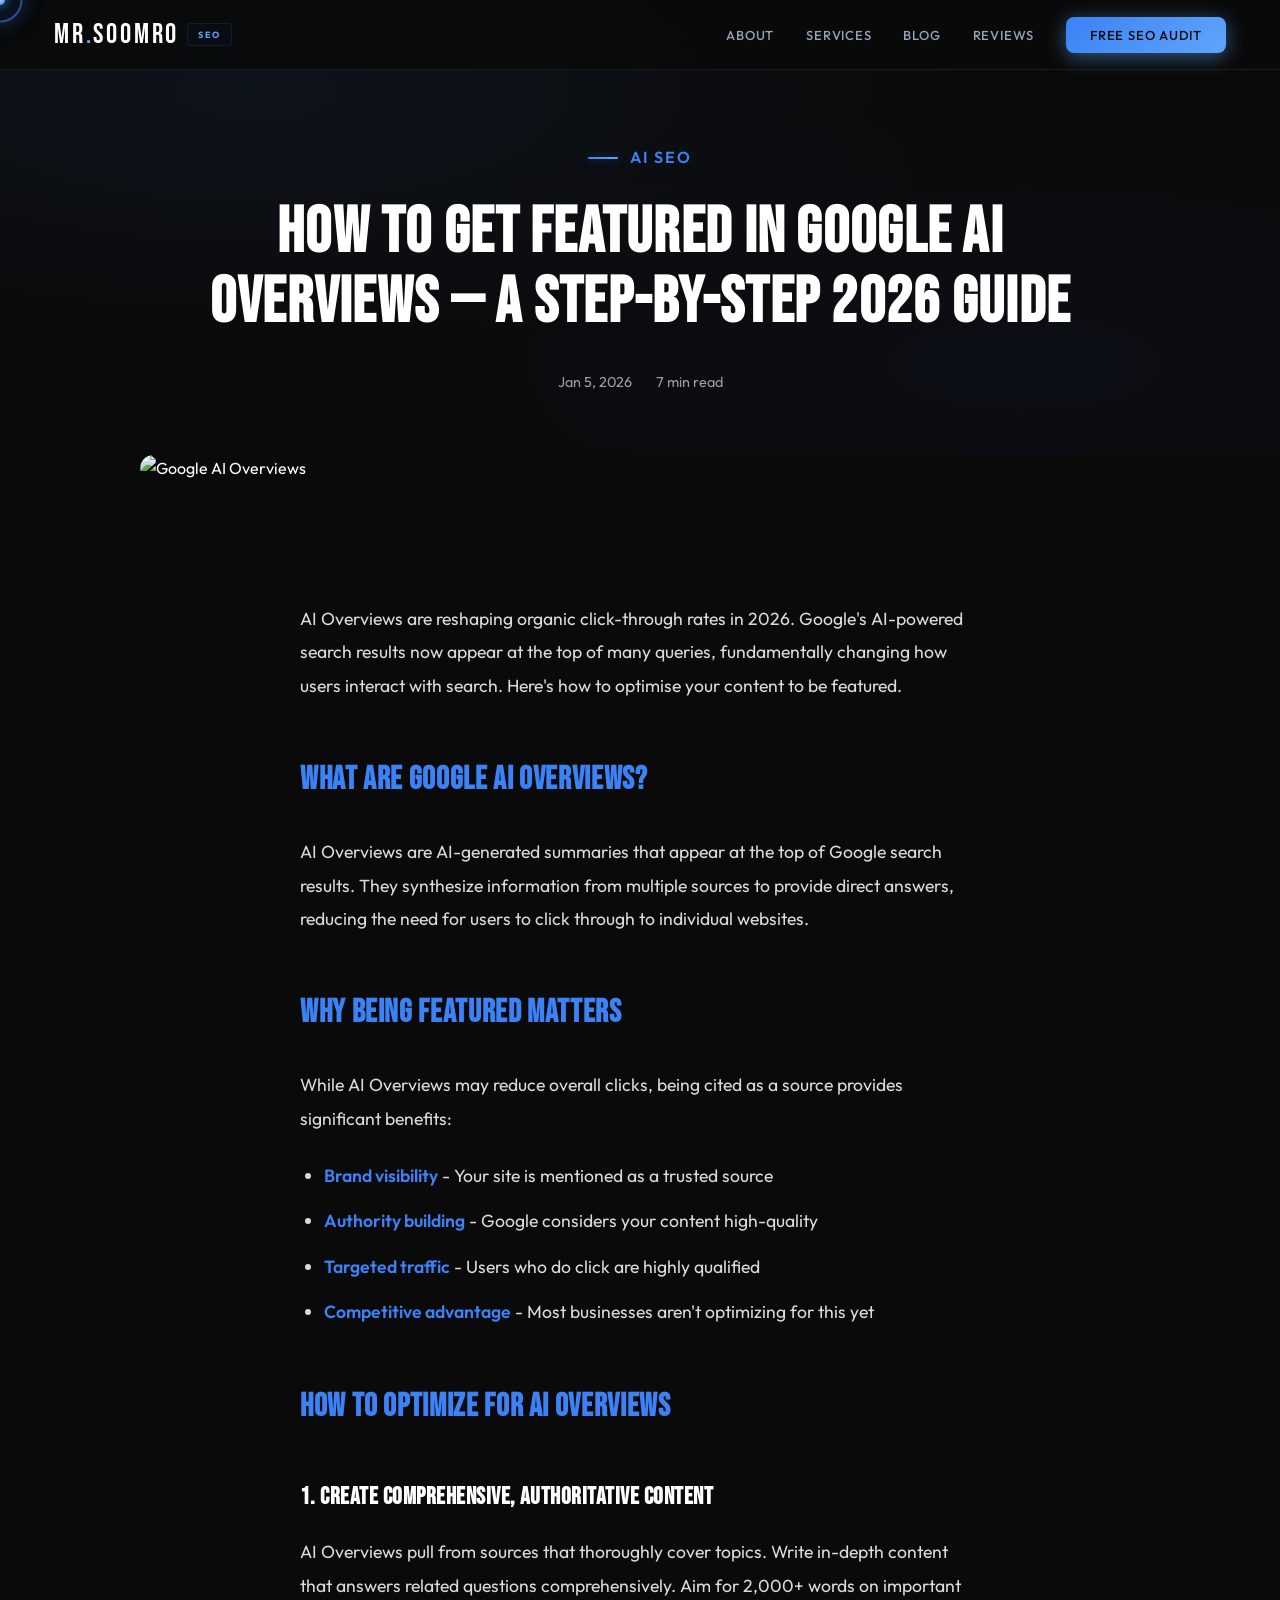
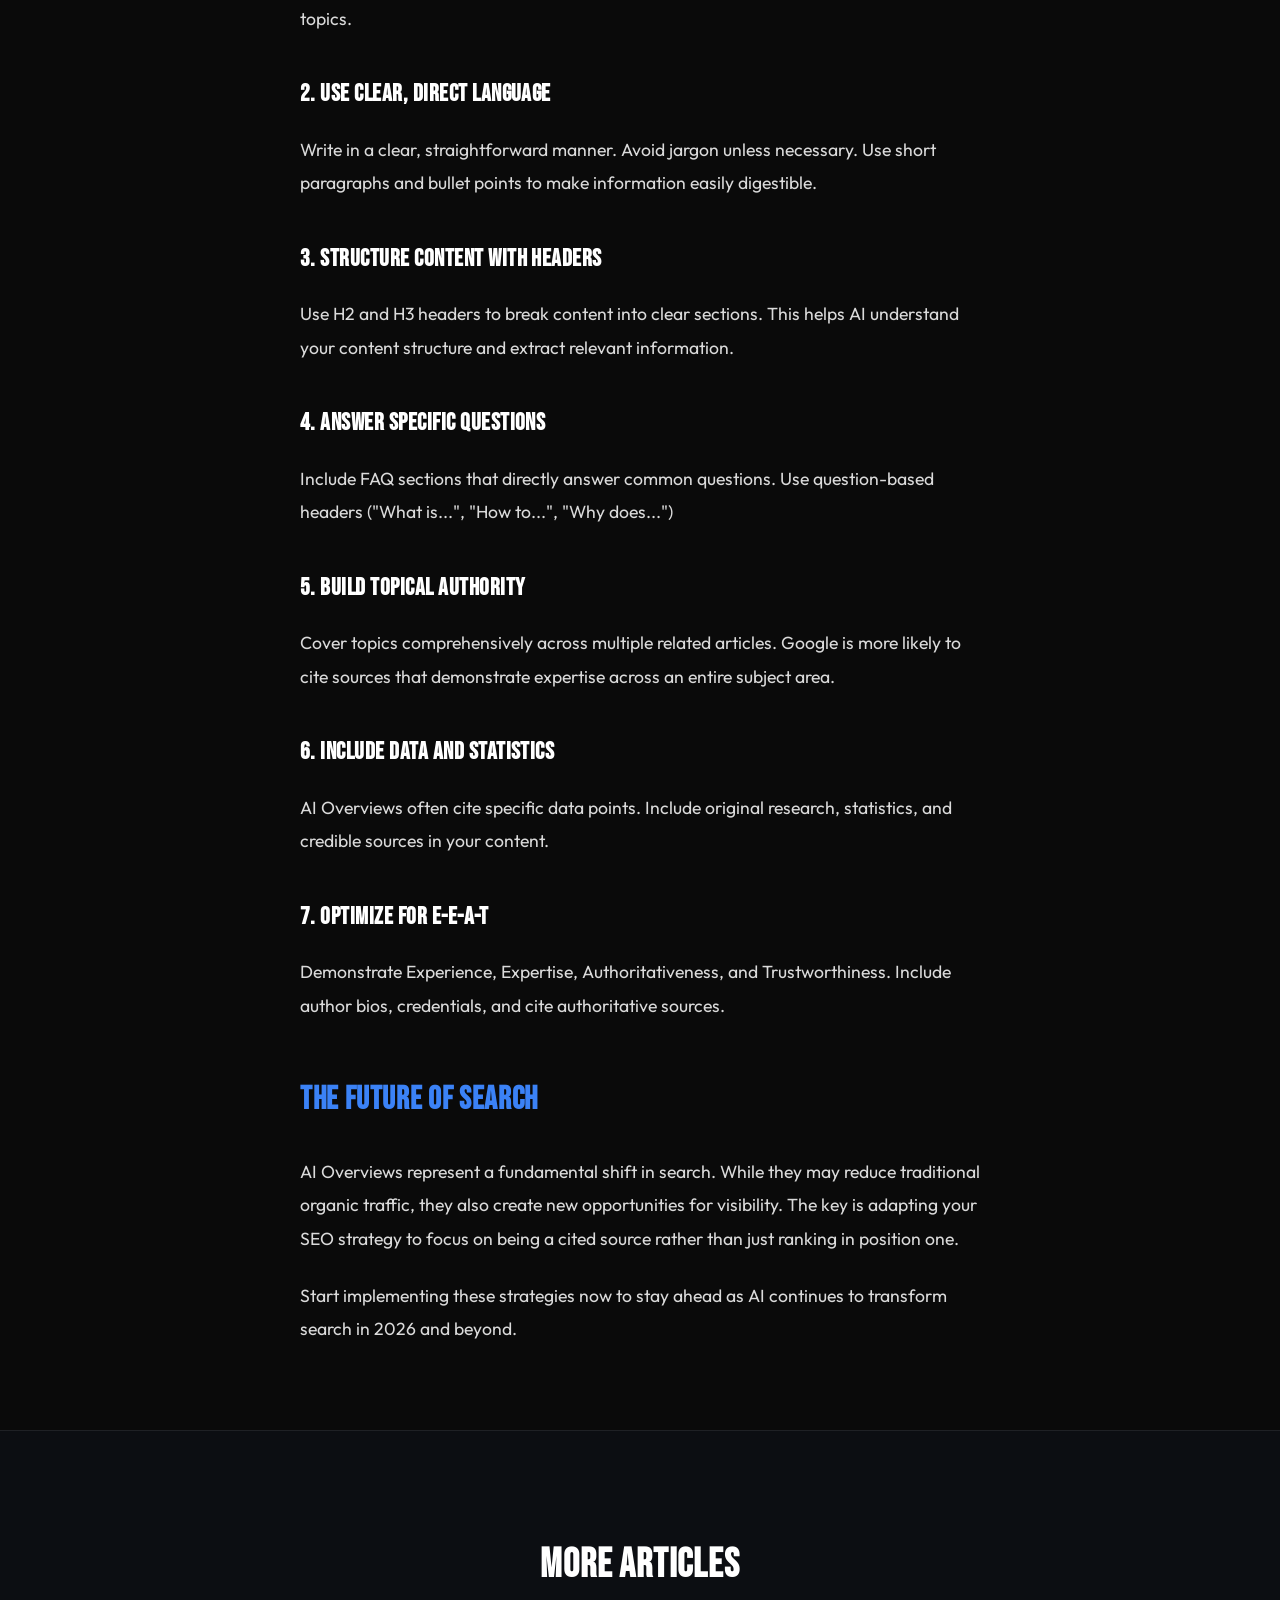
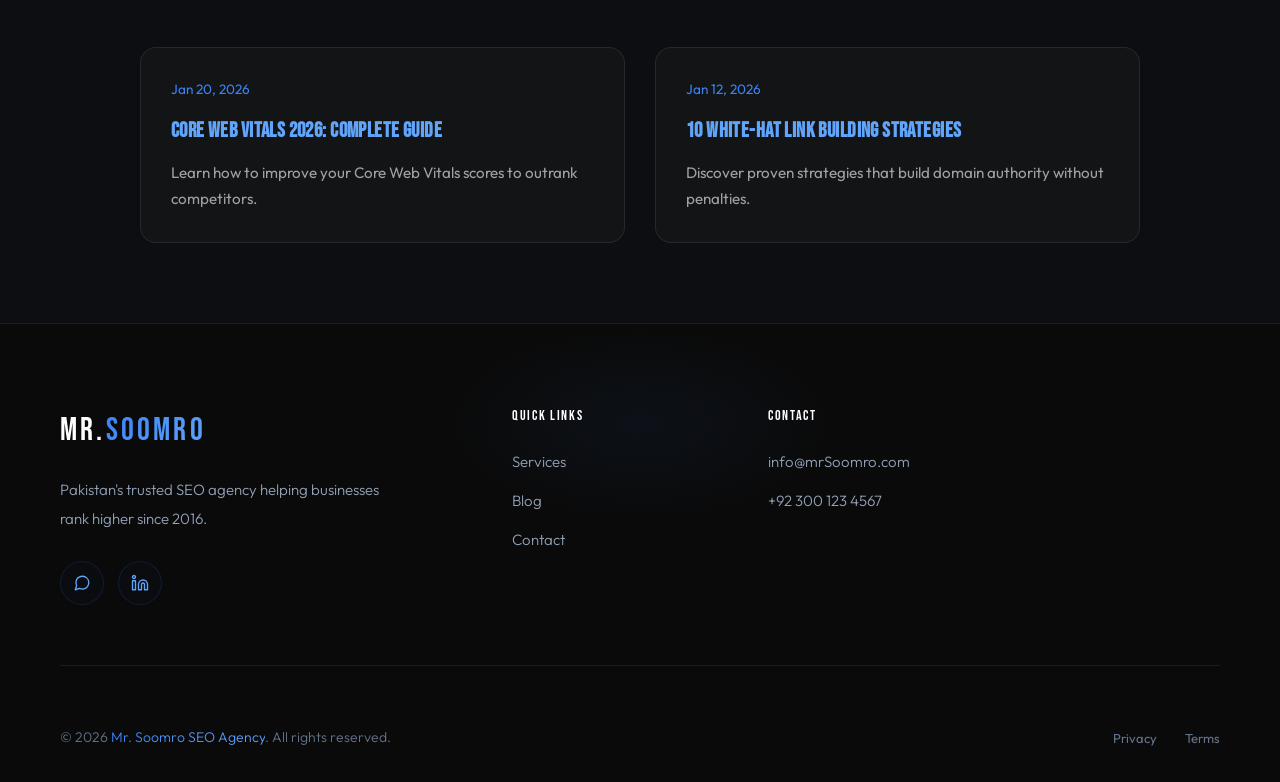
==== commit 1c321977: "saving before switching branch" ====
--- a/blog-ai-overviews.html
+++ b/blog-ai-overviews.html
@@ -1,146 +1,425 @@
 <!DOCTYPE html>
 <html lang="en">
+
 <head>
-<meta charset="UTF-8">
-<meta name="viewport" content="width=device-width, initial-scale=1.0">
-<title>How to Get Featured in Google AI Overviews 2026 | Mr. Soomro SEO</title>
-<link rel="icon" href="favicon.io.png" type="image/png">
-<meta name="description" content="Learn how to optimise your content to be featured in Google AI Overviews and stay ahead as search evolves.">
-<meta name="keywords" content="AI Overviews, Google AI, SGE, search generative experience, SEO 2026">
-<link href="https://fonts.googleapis.com/css2?family=Bebas+Neue&family=Outfit:wght@300;400;500;600;700&display=swap" rel="stylesheet">
-<link rel="stylesheet" href="style.css">
-<style>
-  body { font-family: 'Outfit', sans-serif; margin: 0; padding: 0; background: #0a0a0a; color: #ffffff; line-height: 1.7; }
-  a { text-decoration: none; color: #FFA500; transition: all 0.3s; }
-  a:hover { color: #ffffff; text-shadow: 0 0 10px rgba(255,165,0,0.5); }
-  h1, h2, h3 { font-family: 'Bebas Neue', cursive; margin: 0.5em 0; letter-spacing: 0.02em; }
-  .rv { opacity: 0; transform: translateY(30px); transition: opacity 0.8s ease, transform 0.8s ease; }
-  .rv.visible { opacity: 1; transform: translateY(0); }
-  .article-header { padding: 140px 60px 60px; text-align: center; position: relative; overflow: hidden; background: var(--bg-dark, #0a0a0a); }
-  .article-header::before { content: ''; position: absolute; inset: 0; background: radial-gradient(ellipse at 20% 20%, rgba(255,215,0,0.08) 0%, transparent 50%), radial-gradient(ellipse at 80% 80%, rgba(255,165,0,0.05) 0%, transparent 50%); pointer-events: none; }
-  .article-header .se { color: #FFD700; letter-spacing: 2px; font-weight: 600; font-size: 1rem; text-transform: uppercase; display: inline-flex; align-items: center; gap: 12px; margin-bottom: 16px; position: relative; z-index: 1; }
-  .article-header .se::before { content: ''; display: block; width: 30px; height: 2px; background: linear-gradient(90deg, #FFD700, #FFA500); border-radius: 2px; }
-  .article-header h1 { font-size: clamp(2.5rem, 6vw, 4rem); margin-top: 10px; line-height: 1.1; max-width: 900px; margin-left: auto; margin-right: auto; position: relative; z-index: 1; }
-  .article-meta { display: flex; justify-content: center; gap: 24px; margin-top: 30px; color: rgba(255,255,255,0.6); font-size: 0.9rem; position: relative; z-index: 1; }
-  .article-container { max-width: 800px; margin: 0 auto; padding: 60px; }
-  .article-content { font-size: 1.1rem; line-height: 1.9; color: rgba(255,255,255,0.85); }
-  .article-content h2 { font-size: 2rem; color: #FFD700; margin-top: 48px; margin-bottom: 24px; }
-  .article-content h3 { font-size: 1.5rem; color: #ffffff; margin-top: 36px; margin-bottom: 16px; }
-  .article-content p { margin-bottom: 24px; }
-  .article-content ul { margin-bottom: 24px; padding-left: 24px; }
-  .article-content li { margin-bottom: 12px; }
-  .article-content strong { color: #FFD700; font-weight: 600; }
-  .article-image { width: 100%; max-width: 1000px; margin: 0 auto 60px; border-radius: 20px; overflow: hidden; }
-  .article-image img { width: 100%; height: auto; display: block; }
-  .related-posts { background: rgba(255,215,0,0.03); padding: 80px 60px; border-top: 1px solid rgba(255,255,255,0.08); }
-  .related-posts h2 { text-align: center; font-size: 2.5rem; margin-bottom: 48px; }
-  .related-grid { display: grid; grid-template-columns: repeat(auto-fit, minmax(300px, 1fr)); gap: 30px; max-width: 1000px; margin: 0 auto; }
-  .related-card { background: rgba(26,26,26,0.6); border: 1px solid rgba(255,255,255,0.08); border-radius: 16px; padding: 30px; transition: all 0.3s ease; }
-  .related-card:hover { border-color: rgba(255,215,0,0.3); transform: translateY(-5px); }
-  .related-card .date { color: #FFD700; font-size: 0.85rem; margin-bottom: 12px; }
-  .related-card h3 { font-size: 1.3rem; margin-bottom: 12px; }
-  .related-card p { color: rgba(255,255,255,0.6); font-size: 0.95rem; line-height: 1.7; }
-  @media (max-width: 768px) { .article-header { padding: 120px 24px 40px; } .article-container { padding: 40px 24px; } .related-posts { padding: 60px 24px; } }
-</style>
+  <meta charset="UTF-8">
+  <meta name="viewport" content="width=device-width, initial-scale=1.0">
+  <title>How to Get Featured in Google AI Overviews 2026 | Mr. Soomro SEO</title>
+  <link rel="icon" href="favicon.io.png" type="image/png">
+  <meta name="description"
+    content="Learn how to optimise your content to be featured in Google AI Overviews and stay ahead as search evolves.">
+  <meta name="keywords" content="AI Overviews, Google AI, SGE, search generative experience, SEO 2026">
+  <link href="https://fonts.googleapis.com/css2?family=Bebas+Neue&family=Outfit:wght@300;400;500;600;700&display=swap"
+    rel="stylesheet">
+  <link rel="stylesheet" href="style.css">
+  <style>
+    body {
+      font-family: 'Outfit', sans-serif;
+      margin: 0;
+      padding: 0;
+      background: #0a0a0a;
+      color: #ffffff;
+      line-height: 1.7;
+    }
+
+    a {
+      text-decoration: none;
+      color: #60a5fa;
+      transition: all 0.3s;
+    }
+
+    a:hover {
+      color: #ffffff;
+      text-shadow: 0 0 10px rgba(37, 99, 235, 0.5);
+    }
+
+    h1,
+    h2,
+    h3 {
+      font-family: 'Bebas Neue', cursive;
+      margin: 0.5em 0;
+      letter-spacing: 0.02em;
+    }
+
+    .rv {
+      opacity: 0;
+      transform: translateY(30px);
+      transition: opacity 0.8s ease, transform 0.8s ease;
+    }
+
+    .rv.visible {
+      opacity: 1;
+      transform: translateY(0);
+    }
+
+    .article-header {
+      padding: 140px 60px 60px;
+      text-align: center;
+      position: relative;
+      overflow: hidden;
+      background: var(--bg-dark, #0a0a0a);
+    }
+
+    .article-header::before {
+      content: '';
+      position: absolute;
+      inset: 0;
+      background: radial-gradient(ellipse at 20% 20%, rgba(59, 130, 246, 0.08) 0%, transparent 50%), radial-gradient(ellipse at 80% 80%, rgba(37, 99, 235, 0.05) 0%, transparent 50%);
+      pointer-events: none;
+    }
+
+    .article-header .se {
+      color: #3b82f6;
+      letter-spacing: 2px;
+      font-weight: 600;
+      font-size: 1rem;
+      text-transform: uppercase;
+      display: inline-flex;
+      align-items: center;
+      gap: 12px;
+      margin-bottom: 16px;
+      position: relative;
+      z-index: 1;
+    }
+
+    .article-header .se::before {
+      content: '';
+      display: block;
+      width: 30px;
+      height: 2px;
+      background: linear-gradient(90deg, #3b82f6, #60a5fa);
+      border-radius: 2px;
+    }
+
+    .article-header h1 {
+      font-size: clamp(2.5rem, 6vw, 4rem);
+      margin-top: 10px;
+      line-height: 1.1;
+      max-width: 900px;
+      margin-left: auto;
+      margin-right: auto;
+      position: relative;
+      z-index: 1;
+    }
+
+    .article-meta {
+      display: flex;
+      justify-content: center;
+      gap: 24px;
+      margin-top: 30px;
+      color: rgba(255, 255, 255, 0.6);
+      font-size: 0.9rem;
+      position: relative;
+      z-index: 1;
+    }
+
+    .article-container {
+      max-width: 800px;
+      margin: 0 auto;
+      padding: 60px;
+    }
+
+    .article-content {
+      font-size: 1.1rem;
+      line-height: 1.9;
+      color: rgba(255, 255, 255, 0.85);
+    }
+
+    .article-content h2 {
+      font-size: 2rem;
+      color: #3b82f6;
+      margin-top: 48px;
+      margin-bottom: 24px;
+    }
+
+    .article-content h3 {
+      font-size: 1.5rem;
+      color: #ffffff;
+      margin-top: 36px;
+      margin-bottom: 16px;
+    }
+
+    .article-content p {
+      margin-bottom: 24px;
+    }
+
+    .article-content ul {
+      margin-bottom: 24px;
+      padding-left: 24px;
+    }
+
+    .article-content li {
+      margin-bottom: 12px;
+    }
+
+    .article-content strong {
+      color: #3b82f6;
+      font-weight: 600;
+    }
+
+    .article-image {
+      width: 100%;
+      max-width: 1000px;
+      margin: 0 auto 60px;
+      border-radius: 20px;
+      overflow: hidden;
+    }
+
+    .article-image img {
+      width: 100%;
+      height: auto;
+      display: block;
+    }
+
+    .related-posts {
+      background: rgba(59, 130, 246, 0.03);
+      padding: 80px 60px;
+      border-top: 1px solid rgba(255, 255, 255, 0.08);
+    }
+
+    .related-posts h2 {
+      text-align: center;
+      font-size: 2.5rem;
+      margin-bottom: 48px;
+    }
+
+    .related-grid {
+      display: grid;
+      grid-template-columns: repeat(auto-fit, minmax(300px, 1fr));
+      gap: 30px;
+      max-width: 1000px;
+      margin: 0 auto;
+    }
+
+    .related-card {
+      background: rgba(26, 26, 26, 0.6);
+      border: 1px solid rgba(255, 255, 255, 0.08);
+      border-radius: 16px;
+      padding: 30px;
+      transition: all 0.3s ease;
+    }
+
+    .related-card:hover {
+      border-color: rgba(59, 130, 246, 0.3);
+      transform: translateY(-5px);
+    }
+
+    .related-card .date {
+      color: #3b82f6;
+      font-size: 0.85rem;
+      margin-bottom: 12px;
+    }
+
+    .related-card h3 {
+      font-size: 1.3rem;
+      margin-bottom: 12px;
+    }
+
+    .related-card p {
+      color: rgba(255, 255, 255, 0.6);
+      font-size: 0.95rem;
+      line-height: 1.7;
+    }
+
+    @media (max-width: 768px) {
+      .article-header {
+        padding: 120px 24px 40px;
+      }
+
+      .article-container {
+        padding: 40px 24px;
+      }
+
+      .related-posts {
+        padding: 60px 24px;
+      }
+    }
+  </style>
 </head>
+
 <body>
-<div id="loader"><div class="loader-inner"><div class="loader-circle"><span class="loader-ms">MS</span></div><div class="loader-text">MR Soomro</div></div></div>
-<div id="mobMenu" style="position:fixed;inset:0;background:rgba(10,10,10,0.98);z-index:600;display:none;flex-direction:column;align-items:center;justify-content:center;gap:30px">
-  <a href="index.html" onclick="closeMob()">Home</a><a href="services.html" onclick="closeMob()">Services</a><a href="blogs.html" onclick="closeMob()">Blog</a><a href="index.html#about" onclick="closeMob()">About</a><a href="index.html#contact" onclick="closeMob()">Contact</a>
-</div>
-<nav id="mainNav">
-  <a href="index.html" class="nlogo">MR<span class="dot">.</span>Soomro<span class="tag">SEO</span></a>
-  <ul class="nlinks">
-    <li><a href="index.html#about">About</a></li><li><a href="services.html">Services</a></li><li><a href="blogs.html">Blog</a></li><li><a href="index.html#testimonials">Reviews</a></li><li><a href="index.html#contact" class="ncta">Free SEO Audit</a></li>
-  </ul>
-  <button class="nbg" id="burger" aria-label="Menu"><span></span><span></span><span></span></button>
-</nav>
-
-<header class="article-header">
-  <div class="se">AI SEO</div>
-  <h1>How to Get Featured in Google AI Overviews — A Step-by-Step 2026 Guide</h1>
-  <div class="article-meta"><span>Jan 5, 2026</span><span>7 min read</span></div>
-</header>
-
-<div class="article-image rv"><img src="https://images.unsplash.com/photo-1677442136019-21780ecad995?w=1200&h=600&fit=crop" alt="Google AI Overviews"></div>
-
-<article class="article-container">
-  <div class="article-content rv">
-    <p>AI Overviews are reshaping organic click-through rates in 2026. Google's AI-powered search results now appear at the top of many queries, fundamentally changing how users interact with search. Here's how to optimise your content to be featured.</p>
-
-    <h2>What Are Google AI Overviews?</h2>
-    <p>AI Overviews are AI-generated summaries that appear at the top of Google search results. They synthesize information from multiple sources to provide direct answers, reducing the need for users to click through to individual websites.</p>
-
-    <h2>Why Being Featured Matters</h2>
-    <p>While AI Overviews may reduce overall clicks, being cited as a source provides significant benefits:</p>
-    <ul>
-      <li><strong>Brand visibility</strong> - Your site is mentioned as a trusted source</li>
-      <li><strong>Authority building</strong> - Google considers your content high-quality</li>
-      <li><strong>Targeted traffic</strong> - Users who do click are highly qualified</li>
-      <li><strong>Competitive advantage</strong> - Most businesses aren't optimizing for this yet</li>
+  <div id="loader">
+    <div class="loader-inner">
+      <div class="loader-circle"><span class="loader-ms">MS</span></div>
+      <div class="loader-text">MR Soomro</div>
+    </div>
+  </div>
+  <div class="cursor-dot"></div>
+  <div class="cursor-ring"></div>
+  <!-- Mobile Nav -->
+  <div class="mnav" id="mobNav">
+    <a href="index.html#hero" onclick="closeMob()">Home</a>
+    <a href="index.html#about" onclick="closeMob()">About</a>
+    <a href="services.html" onclick="closeMob()">Services</a>
+    <a href="index.html#process" onclick="closeMob()">Process</a>
+    <a href="blogs.html" onclick="closeMob()">Blog</a>
+    <a href="index.html#testimonials" onclick="closeMob()">Reviews</a>
+    <a href="index.html#contact" onclick="closeMob()">Contact</a>
+  </div>
+  <nav id="mainNav">
+    <a href="index.html" class="nlogo">MR<span class="dot">.</span>Soomro<span class="tag">SEO</span></a>
+    <ul class="nlinks">
+      <li><a href="index.html#about">About</a></li>
+      <li><a href="services.html">Services</a></li>
+      <li><a href="blogs.html">Blog</a></li>
+      <li><a href="index.html#testimonials">Reviews</a></li>
+      <li><a href="index.html#contact" class="ncta">Free SEO Audit</a></li>
     </ul>
-
-    <h2>How to Optimize for AI Overviews</h2>
-
-    <h3>1. Create Comprehensive, Authoritative Content</h3>
-    <p>AI Overviews pull from sources that thoroughly cover topics. Write in-depth content that answers related questions comprehensively. Aim for 2,000+ words on important topics.</p>
-
-    <h3>2. Use Clear, Direct Language</h3>
-    <p>Write in a clear, straightforward manner. Avoid jargon unless necessary. Use short paragraphs and bullet points to make information easily digestible.</p>
-
-    <h3>3. Structure Content with Headers</h3>
-    <p>Use H2 and H3 headers to break content into clear sections. This helps AI understand your content structure and extract relevant information.</p>
-
-    <h3>4. Answer Specific Questions</h3>
-    <p>Include FAQ sections that directly answer common questions. Use question-based headers ("What is...", "How to...", "Why does...")</p>
-
-    <h3>5. Build Topical Authority</h3>
-    <p>Cover topics comprehensively across multiple related articles. Google is more likely to cite sources that demonstrate expertise across an entire subject area.</p>
-
-    <h3>6. Include Data and Statistics</h3>
-    <p>AI Overviews often cite specific data points. Include original research, statistics, and credible sources in your content.</p>
-
-    <h3>7. Optimize for E-E-A-T</h3>
-    <p>Demonstrate Experience, Expertise, Authoritativeness, and Trustworthiness. Include author bios, credentials, and cite authoritative sources.</p>
-
-    <h2>The Future of Search</h2>
-    <p>AI Overviews represent a fundamental shift in search. While they may reduce traditional organic traffic, they also create new opportunities for visibility. The key is adapting your SEO strategy to focus on being a cited source rather than just ranking in position one.</p>
-
-    <p>Start implementing these strategies now to stay ahead as AI continues to transform search in 2026 and beyond.</p>
-  </div>
-</article>
-
-<section class="related-posts">
-  <h2>More Articles</h2>
-  <div class="related-grid">
-    <a href="blog-core-web-vitals.html" class="related-card rv"><div class="date">Jan 20, 2026</div><h3>Core Web Vitals 2026: Complete Guide</h3><p>Learn how to improve your Core Web Vitals scores to outrank competitors.</p></a>
-    <a href="blog-link-building.html" class="related-card rv"><div class="date">Jan 12, 2026</div><h3>10 White-Hat Link Building Strategies</h3><p>Discover proven strategies that build domain authority without penalties.</p></a>
-  </div>
-</section>
-
-<footer itemscope itemtype="https://schema.org/Organization">
-  <div class="ftt">
-    <div>
-      <span class="ftlo" itemprop="name">MR.<span>Soomro</span></span>
-      <p class="fttg">Pakistan's trusted SEO agency helping businesses rank higher since 2016.</p>
-      <div class="ft-soc-row">
-        <a href="https://wa.me/923001234567"><svg viewBox="0 0 24 24"><path d="M21 11.5a8.38 8.38 0 01-.9 3.8 8.5 8.5 0 01-7.6 4.7 8.38 8.38 0 01-3.8-.9L3 21l1.9-5.7a8.38 8.38 0 01-.9-3.8 8.5 8.5 0 014.7-7.6 8.38 8.38 0 013.8-.9h.5a8.48 8.48 0 018 8v.5z"/></svg></a>
-        <a href="https://linkedin.com/in/mrSoomro"><svg viewBox="0 0 24 24"><path d="M16 8a6 6 0 016 6v7h-4v-7a2 2 0 00-2-2 2 2 0 00-2 2v7h-4v-7a6 6 0 016-6z"/><rect x="2" y="9" width="4" height="12"/><circle cx="4" cy="4" r="2"/></svg></a>
+    <button class="nbg" id="burger" aria-label="Menu"><span></span><span></span><span></span></button>
+  </nav>
+
+  <header class="article-header">
+    <div class="se">AI SEO</div>
+    <h1>How to Get Featured in Google AI Overviews — A Step-by-Step 2026 Guide</h1>
+    <div class="article-meta"><span>Jan 5, 2026</span><span>7 min read</span></div>
+  </header>
+
+  <div class="article-image rv"><img
+      src="https://images.unsplash.com/photo-1677442136019-21780ecad995?w=1200&h=600&fit=crop"
+      alt="Google AI Overviews"></div>
+
+  <article class="article-container">
+    <div class="article-content rv">
+      <p>AI Overviews are reshaping organic click-through rates in 2026. Google's AI-powered search results now appear
+        at the top of many queries, fundamentally changing how users interact with search. Here's how to optimise your
+        content to be featured.</p>
+
+      <h2>What Are Google AI Overviews?</h2>
+      <p>AI Overviews are AI-generated summaries that appear at the top of Google search results. They synthesize
+        information from multiple sources to provide direct answers, reducing the need for users to click through to
+        individual websites.</p>
+
+      <h2>Why Being Featured Matters</h2>
+      <p>While AI Overviews may reduce overall clicks, being cited as a source provides significant benefits:</p>
+      <ul>
+        <li><strong>Brand visibility</strong> - Your site is mentioned as a trusted source</li>
+        <li><strong>Authority building</strong> - Google considers your content high-quality</li>
+        <li><strong>Targeted traffic</strong> - Users who do click are highly qualified</li>
+        <li><strong>Competitive advantage</strong> - Most businesses aren't optimizing for this yet</li>
+      </ul>
+
+      <h2>How to Optimize for AI Overviews</h2>
+
+      <h3>1. Create Comprehensive, Authoritative Content</h3>
+      <p>AI Overviews pull from sources that thoroughly cover topics. Write in-depth content that answers related
+        questions comprehensively. Aim for 2,000+ words on important topics.</p>
+
+      <h3>2. Use Clear, Direct Language</h3>
+      <p>Write in a clear, straightforward manner. Avoid jargon unless necessary. Use short paragraphs and bullet points
+        to make information easily digestible.</p>
+
+      <h3>3. Structure Content with Headers</h3>
+      <p>Use H2 and H3 headers to break content into clear sections. This helps AI understand your content structure and
+        extract relevant information.</p>
+
+      <h3>4. Answer Specific Questions</h3>
+      <p>Include FAQ sections that directly answer common questions. Use question-based headers ("What is...", "How
+        to...", "Why does...")</p>
+
+      <h3>5. Build Topical Authority</h3>
+      <p>Cover topics comprehensively across multiple related articles. Google is more likely to cite sources that
+        demonstrate expertise across an entire subject area.</p>
+
+      <h3>6. Include Data and Statistics</h3>
+      <p>AI Overviews often cite specific data points. Include original research, statistics, and credible sources in
+        your content.</p>
+
+      <h3>7. Optimize for E-E-A-T</h3>
+      <p>Demonstrate Experience, Expertise, Authoritativeness, and Trustworthiness. Include author bios, credentials,
+        and cite authoritative sources.</p>
+
+      <h2>The Future of Search</h2>
+      <p>AI Overviews represent a fundamental shift in search. While they may reduce traditional organic traffic, they
+        also create new opportunities for visibility. The key is adapting your SEO strategy to focus on being a cited
+        source rather than just ranking in position one.</p>
+
+      <p>Start implementing these strategies now to stay ahead as AI continues to transform search in 2026 and beyond.
+      </p>
+    </div>
+  </article>
+
+  <section class="related-posts">
+    <h2>More Articles</h2>
+    <div class="related-grid">
+      <a href="blog-core-web-vitals.html" class="related-card rv">
+        <div class="date">Jan 20, 2026</div>
+        <h3>Core Web Vitals 2026: Complete Guide</h3>
+        <p>Learn how to improve your Core Web Vitals scores to outrank competitors.</p>
+      </a>
+      <a href="blog-link-building.html" class="related-card rv">
+        <div class="date">Jan 12, 2026</div>
+        <h3>10 White-Hat Link Building Strategies</h3>
+        <p>Discover proven strategies that build domain authority without penalties.</p>
+      </a>
+    </div>
+  </section>
+
+  <footer itemscope itemtype="https://schema.org/Organization">
+    <div class="ftt">
+      <div>
+        <span class="ftlo" itemprop="name">MR.<span>Soomro</span></span>
+        <p class="fttg">Pakistan's trusted SEO agency helping businesses rank higher since 2016.</p>
+        <div class="ft-soc-row">
+          <a href="https://wa.me/923001234567"><svg viewBox="0 0 24 24">
+              <path
+                d="M21 11.5a8.38 8.38 0 01-.9 3.8 8.5 8.5 0 01-7.6 4.7 8.38 8.38 0 01-3.8-.9L3 21l1.9-5.7a8.38 8.38 0 01-.9-3.8 8.5 8.5 0 014.7-7.6 8.38 8.38 0 013.8-.9h.5a8.48 8.48 0 018 8v.5z" />
+            </svg></a>
+          <a href="https://linkedin.com/in/mrSoomro"><svg viewBox="0 0 24 24">
+              <path d="M16 8a6 6 0 016 6v7h-4v-7a2 2 0 00-2-2 2 2 0 00-2 2v7h-4v-7a6 6 0 016-6z" />
+              <rect x="2" y="9" width="4" height="12" />
+              <circle cx="4" cy="4" r="2" />
+            </svg></a>
+        </div>
+      </div>
+      <div>
+        <div class="ftct">Quick Links</div>
+        <ul class="ftlk">
+          <li><a href="services.html">Services</a></li>
+          <li><a href="blogs.html">Blog</a></li>
+          <li><a href="index.html#contact">Contact</a></li>
+        </ul>
+      </div>
+      <div>
+        <div class="ftct">Contact</div>
+        <ul class="ftlk">
+          <li><a href="mailto:info@mrSoomro.com">info@mrSoomro.com</a></li>
+          <li><a href="tel:+923001234567">+92 300 123 4567</a></li>
+        </ul>
       </div>
     </div>
-    <div><div class="ftct">Quick Links</div><ul class="ftlk"><li><a href="services.html">Services</a></li><li><a href="blogs.html">Blog</a></li><li><a href="index.html#contact">Contact</a></li></ul></div>
-    <div><div class="ftct">Contact</div><ul class="ftlk"><li><a href="mailto:info@mrSoomro.com">info@mrSoomro.com</a></li><li><a href="tel:+923001234567">+92 300 123 4567</a></li></ul></div>
-  </div>
-  <div class="ftbt"><div class="ftcp">© 2026 <a href="index.html">Mr. Soomro SEO Agency</a>. All rights reserved.</div><div class="ftbl"><a href="#">Privacy</a><a href="#">Terms</a></div></div>
-</footer>
-
-<script>
-const burger=document.getElementById('burger'),mobMenu=document.getElementById('mobMenu');
-burger.addEventListener('click',()=>{mobMenu.style.display=mobMenu.style.display==='flex'?'none':'flex';});
-function closeMob(){mobMenu.style.display='none';}
-const obs=new IntersectionObserver((e)=>{e.forEach(en=>{if(en.isIntersecting)en.target.classList.add('visible');});},{threshold:.1,rootMargin:'0px 0px -34px 0px'});
-document.querySelectorAll('.rv').forEach(el=>obs.observe(el));
-window.addEventListener("load",()=>{const l=document.getElementById('loader');setTimeout(()=>{l.style.opacity='0';l.style.transition='opacity 0.5s';setTimeout(()=>l.style.display='none',500);},1000);});
-</script>
+    <div class="ftbt">
+      <div class="ftcp">© 2026 <a href="index.html">Mr. Soomro SEO Agency</a>. All rights reserved.</div>
+      <div class="ftbl"><a href="#">Privacy</a><a href="#">Terms</a></div>
+    </div>
+  </footer>
+
+  <script>
+    function closeMob() {
+      document.getElementById('mobNav').classList.remove('open');
+    }
+    document.getElementById('burger').addEventListener('click', function () {
+      this.classList.toggle('open');
+      document.getElementById('mobNav').classList.toggle('open');
+    });
+    const obs = new IntersectionObserver((e) => { e.forEach(en => { if (en.isIntersecting) en.target.classList.add('visible'); }); }, { threshold: .1, rootMargin: '0px 0px -34px 0px' });
+    document.querySelectorAll('.rv').forEach(el => obs.observe(el));
+    window.addEventListener("load", () => { const l = document.getElementById('loader'); setTimeout(() => { l.style.opacity = '0'; l.style.transition = 'opacity 0.5s'; setTimeout(() => l.style.display = 'none', 500); }, 1000); });
+
+    // cursor - Premium Gold Glow Edition
+    const dot = document.querySelector('.cursor-dot'), ring = document.querySelector('.cursor-ring');
+    if (dot && ring && window.matchMedia('(hover: hover)').matches) {
+      let mouse = { x: 0, y: 0 }, ringPos = { x: 0, y: 0 }; const ease = 0.12;
+      document.addEventListener('mousemove', e => { mouse.x = e.clientX; mouse.y = e.clientY; dot.style.left = mouse.x + 'px'; dot.style.top = mouse.y + 'px'; });
+      function animate() { ringPos.x += (mouse.x - ringPos.x) * ease; ringPos.y += (mouse.y - ringPos.y) * ease; ring.style.left = ringPos.x + 'px'; ring.style.top = ringPos.y + 'px'; requestAnimationFrame(animate); }
+      animate();
+      document.querySelectorAll('a,button,input,textarea,select').forEach(el => {
+        el.addEventListener('mouseenter', () => { ring.classList.add('hover'); dot.classList.add('hover'); });
+        el.addEventListener('mouseleave', () => { ring.classList.remove('hover'); dot.classList.remove('hover'); });
+      });
+      document.addEventListener('mousedown', () => { dot.classList.add('clicking'); ring.classList.add('clicking'); });
+      document.addEventListener('mouseup', () => { dot.classList.remove('clicking'); ring.classList.remove('clicking'); });
+    }
+  </script>
 </body>
-</html>
+
+</html>
--- a/style.css
+++ b/style.css
@@ -1,103 +1,152 @@
-
-*,*::before,*::after{box-sizing:border-box;margin:0;padding:0}
-:root{
-  /* Dark Theme Premium Colors - Yellow/Black/Grey/White */
-  --bg-dark:#0a0a0a;
-  --bg-card:#1a1a1a;
-  --bg-elevated:#2d2d2d;
-  --bg-glass:rgba(255,255,255,0.03);
-  
-  /* Primary Colors - Gold/Yellow with Orange Accent */
-  --B:#FFD700;
-  --B-glow:rgba(255,215,0,0.4);
-  --Bd:#DAA520;
-  --Bl:#FFC125;
-  --accent:#FFA500;
-  --accent-glow:rgba(255,165,0,0.5);
-  
+*,
+*::before,
+*::after {
+  box-sizing: border-box;
+  margin: 0;
+  padding: 0
+}
+
+:root {
+  /* Dark Theme Premium Colors - Blue/Black/White */
+  --bg-dark: #0a0a0a;
+  --bg-card: #0f172a;
+  --bg-elevated: #1e293b;
+  --bg-glass: rgba(30, 58, 138, 0.05);
+
+  /* Primary Colors - Blue with Light Blue Accent */
+  --B: #3b82f6;
+  --B-glow: rgba(59, 130, 246, 0.4);
+  --Bd: #2563eb;
+  --Bl: #60a5fa;
+  --accent: #60a5fa;
+  --accent-glow: rgba(96, 165, 250, 0.5);
+
   /* Text Colors */
-  --T:#ffffff;
-  --Tm:#e0e0e0;
-  --Ts:#a0a0a0;
-  --T-muted:#707070;
-  
+  --T: #ffffff;
+  --Tm: #e2e8f0;
+  --Ts: #94a3b8;
+  --T-muted: #64748b;
+
   /* Borders & Effects */
-  --bdr:rgba(255,255,255,0.08);
-  --bdr-strong:rgba(255,255,255,0.15);
-  --glass-border:rgba(255,255,255,0.1);
-  
+  --bdr: rgba(255, 255, 255, 0.08);
+  --bdr-strong: rgba(255, 255, 255, 0.15);
+  --glass-border: rgba(59, 130, 246, 0.15);
+
   /* Legacy compatibility */
-  --Bp:rgba(255,215,0,0.15);
-  --bg:#0a0a0a;
-  --bg2:#1a1a1a;
-  --W:#ffffff;
-  
+  --Bp: rgba(59, 130, 246, 0.15);
+  --bg: #0a0a0a;
+  --bg2: #0f172a;
+  --W: #ffffff;
+
   /* Typography */
-  --fd:'Bebas Neue',sans-serif;
-  --fb:'Outfit',sans-serif;
-  
+  --fd: 'Bebas Neue', sans-serif;
+  --fb: 'Outfit', sans-serif;
+
   /* Animations */
-  --ee:cubic-bezier(.16,1,.3,1);
-  --eb:cubic-bezier(.34,1.56,.64,1);
+  --ee: cubic-bezier(.16, 1, .3, 1);
+  --eb: cubic-bezier(.34, 1.56, .64, 1);
   --transition-speed: 0.3s;
-  
+
   /* Cursor */
-  --primary-color: #FFD700;
+  --primary-color: #3b82f6;
   --dot-size: 8px;
   --ring-size: 40px;
-  --root-color: #FFD700;
-}
-
-html{scroll-behavior:smooth}
-
-body{
-  font-family:var(--fb);
-  background:var(--bg-dark);
-  color:var(--T);
-  overflow-x:hidden;
-  line-height:1.6;
+  --root-color: #3b82f6;
+}
+
+html {
+  scroll-behavior: smooth
+}
+
+body {
+  font-family: var(--fb);
+  background: var(--bg-dark);
+  color: var(--T);
+  line-height: 1.6;
+}
+
+html {
+  overflow-x: hidden;
 }
 
 /* Custom Scrollbar */
-::-webkit-scrollbar{width:8px}
-::-webkit-scrollbar-track{background:var(--bg-dark)}
-::-webkit-scrollbar-thumb{background:linear-gradient(180deg,#FFD700,#FFA500);border-radius:4px}
-::-webkit-scrollbar-thumb:hover{background:#FFD700}
+::-webkit-scrollbar {
+  width: 8px
+}
+
+::-webkit-scrollbar-track {
+  background: var(--bg-dark)
+}
+
+::-webkit-scrollbar-thumb {
+  background: linear-gradient(180deg, #3b82f6, #60a5fa);
+  border-radius: 4px
+}
+
+::-webkit-scrollbar-thumb:hover {
+  background: #3b82f6
+}
 
 /* Glassmorphism Utility */
-.glass{
-  background:var(--bg-glass);
-  backdrop-filter:blur(20px);
-  -webkit-backdrop-filter:blur(20px);
-  border:1px solid var(--glass-border);
+.glass {
+  background: var(--bg-glass);
+  backdrop-filter: blur(20px);
+  -webkit-backdrop-filter: blur(20px);
+  border: 1px solid var(--glass-border);
 }
 
 /* Gradient Text */
-.gradient-text{
-  background:linear-gradient(135deg,#ffffff 0%,#FFD700 100%);
-  -webkit-background-clip:text;
-  -webkit-text-fill-color:transparent;
-  background-clip:text;
+.gradient-text {
+  background: linear-gradient(135deg, #ffffff 0%, #60a5fa 100%);
+  -webkit-background-clip: text;
+  -webkit-text-fill-color: transparent;
+  background-clip: text;
 }
 
 /* Glow Effects */
-.glow{box-shadow:0 0 30px var(--B-glow)}
-.glow-accent{box-shadow:0 0 30px var(--accent-glow)}
+.glow {
+  box-shadow: 0 0 30px var(--B-glow)
+}
+
+.glow-accent {
+  box-shadow: 0 0 30px var(--accent-glow)
+}
 
 /* Animated Gradient Background */
-@keyframes gradientShift{
-  0%,100%{background-position:0% 50%}
-  50%{background-position:100% 50%}
-}
-
-@keyframes float{
-  0%,100%{transform:translateY(0)}
-  50%{transform:translateY(-20px)}
-}
-
-@keyframes pulse-glow{
-  0%,100%{box-shadow:0 0 20px var(--B-glow),0 0 40px var(--accent-glow)}
-  50%{box-shadow:0 0 30px var(--B-glow),0 0 60px var(--accent-glow)}
+@keyframes gradientShift {
+
+  0%,
+  100% {
+    background-position: 0% 50%
+  }
+
+  50% {
+    background-position: 100% 50%
+  }
+}
+
+@keyframes float {
+
+  0%,
+  100% {
+    transform: translateY(0)
+  }
+
+  50% {
+    transform: translateY(-20px)
+  }
+}
+
+@keyframes pulse-glow {
+
+  0%,
+  100% {
+    box-shadow: 0 0 20px var(--B-glow), 0 0 40px var(--accent-glow)
+  }
+
+  50% {
+    box-shadow: 0 0 30px var(--B-glow), 0 0 60px var(--accent-glow)
+  }
 }
 
 /* loader */
@@ -107,7 +156,8 @@
   left: 0;
   width: 100%;
   height: 100%;
-  background: #000; /* black background */
+  background: #000;
+  /* black background */
   display: flex;
   justify-content: center;
   align-items: center;
@@ -130,14 +180,16 @@
   display: flex;
   justify-content: center;
   align-items: center;
-  animation: spin 2s linear infinite; /* Circle spins */
+  animation: spin 2s linear infinite;
+  /* Circle spins */
 }
 
 .loader-ms {
   font-family: 'Bebas Neue', sans-serif;
   font-size: 4rem;
   color: var(--root-color);
-  animation: spin-text 1.5s linear infinite; /* MS rotates */
+  animation: spin-text 1.5s linear infinite;
+  /* MS rotates */
 }
 
 .loader-text {
@@ -149,22 +201,46 @@
 }
 
 @keyframes spin {
-  0% { transform: rotate(0deg);}
-  100% { transform: rotate(360deg);}
+  0% {
+    transform: rotate(0deg);
+  }
+
+  100% {
+    transform: rotate(360deg);
+  }
 }
 
 @keyframes spin-text {
-  0% { transform: rotate(0deg);}
-  100% { transform: rotate(-360deg);} /* counter rotate for fun */
+  0% {
+    transform: rotate(0deg);
+  }
+
+  100% {
+    transform: rotate(-360deg);
+  }
+
+  /* counter rotate for fun */
 }
 
 @keyframes pulse {
-  0%, 100% { opacity: 1; transform: scale(1);}
-  50% { opacity: 0.6; transform: scale(1.1);}
-}
-/* cursor - Premium Gold Glow Edition */
-
-.cursor-dot, .cursor-ring, .cursor-trail {
+
+  0%,
+  100% {
+    opacity: 1;
+    transform: scale(1);
+  }
+
+  50% {
+    opacity: 0.6;
+    transform: scale(1.1);
+  }
+}
+
+/* cursor - Premium Blue Glow Edition */
+
+.cursor-dot,
+.cursor-ring,
+.cursor-trail {
   position: fixed;
   top: 0;
   left: 0;
@@ -174,16 +250,16 @@
   z-index: 9999;
 }
 
-/* Main dot - Glowing gold center */
+/* Main dot - Glowing blue center */
 .cursor-dot {
   width: 10px;
   height: 10px;
-  background: radial-gradient(circle at 30% 30%, #FFF8DC, #FFD700);
-  box-shadow: 
-    0 0 10px #FFD700,
-    0 0 20px #FFD700,
-    0 0 40px rgba(255, 215, 0, 0.5),
-    0 0 60px rgba(255, 165, 0, 0.3);
+  background: radial-gradient(circle at 30% 30%, #dbeafe, #3b82f6);
+  box-shadow:
+    0 0 10px #3b82f6,
+    0 0 20px #3b82f6,
+    0 0 40px rgba(59, 130, 246, 0.5),
+    0 0 60px rgba(37, 99, 235, 0.3);
   transition: transform 0.15s ease-out, width 0.2s, height 0.2s;
 }
 
@@ -191,10 +267,10 @@
 .cursor-ring {
   width: 45px;
   height: 45px;
-  border: 2px solid rgba(255, 215, 0, 0.6);
-  box-shadow: 
-    0 0 20px rgba(255, 215, 0, 0.3),
-    inset 0 0 20px rgba(255, 215, 0, 0.1);
+  border: 2px solid rgba(59, 130, 246, 0.6);
+  box-shadow:
+    0 0 20px rgba(59, 130, 246, 0.3),
+    inset 0 0 20px rgba(59, 130, 246, 0.1);
   transition: all 0.25s cubic-bezier(0.25, 0.46, 0.45, 0.94);
   animation: cursorPulse 2s ease-in-out infinite;
 }
@@ -203,8 +279,8 @@
 .cursor-trail {
   width: 6px;
   height: 6px;
-  background: rgba(255, 215, 0, 0.4);
-  box-shadow: 0 0 10px rgba(255, 215, 0, 0.3);
+  background: rgba(59, 130, 246, 0.4);
+  box-shadow: 0 0 10px rgba(59, 130, 246, 0.3);
   transition: opacity 0.3s ease;
   opacity: 0;
 }
@@ -212,24 +288,24 @@
 /* Hover state - Expanded and glowing */
 .cursor-ring.hover {
   transform: translate(-50%, -50%) scale(2);
-  border-color: #FFD700;
+  border-color: #60a5fa;
   border-width: 1px;
-  background: radial-gradient(circle, rgba(255, 215, 0, 0.15) 0%, transparent 70%);
-  box-shadow: 
-    0 0 30px #FFD700,
-    0 0 60px rgba(255, 215, 0, 0.5),
-    inset 0 0 30px rgba(255, 215, 0, 0.2);
+  background: radial-gradient(circle, rgba(59, 130, 246, 0.15) 0%, transparent 70%);
+  box-shadow:
+    0 0 30px #3b82f6,
+    0 0 60px rgba(59, 130, 246, 0.5),
+    inset 0 0 30px rgba(59, 130, 246, 0.2);
   animation: none;
 }
 
 .cursor-dot.hover {
   transform: translate(-50%, -50%) scale(1.5);
-  background: radial-gradient(circle at 30% 30%, #FFFFFF, #FFD700);
-  box-shadow: 
-    0 0 15px #FFD700,
-    0 0 30px #FFD700,
-    0 0 50px rgba(255, 215, 0, 0.6),
-    0 0 80px rgba(255, 165, 0, 0.4);
+  background: radial-gradient(circle at 30% 30%, #ffffff, #60a5fa);
+  box-shadow:
+    0 0 15px #60a5fa,
+    0 0 30px #3b82f6,
+    0 0 50px rgba(59, 130, 246, 0.6),
+    0 0 80px rgba(37, 99, 235, 0.4);
 }
 
 /* Click animation */
@@ -239,15 +315,18 @@
 
 .cursor-ring.clicking {
   transform: translate(-50%, -50%) scale(1.5);
-  border-color: #FFA500;
+  border-color: #2563eb;
 }
 
 /* Pulse animation for idle state */
 @keyframes cursorPulse {
-  0%, 100% {
+
+  0%,
+  100% {
     transform: translate(-50%, -50%) scale(1);
     opacity: 1;
   }
+
   50% {
     transform: translate(-50%, -50%) scale(1.1);
     opacity: 0.7;
@@ -263,9 +342,13 @@
 
 /* Hide custom cursor on touch devices */
 @media (hover: none) {
-  .cursor-dot, .cursor-ring, .cursor-trail {
+
+  .cursor-dot,
+  .cursor-ring,
+  .cursor-trail {
     display: none !important;
   }
+
   * {
     cursor: auto !important;
   }
@@ -275,1413 +358,2849 @@
 
 
 /* ── SOCIAL ICON ROW - Dark Premium Style ── */
-.soc-row{display:flex;gap:14px;align-items:center}
-.soc-row a{
-  width:48px;height:48px;border-radius:50%;
-  background:var(--bg-glass);border:1.5px solid var(--glass-border);
-  display:flex;align-items:center;justify-content:center;
-  text-decoration:none;transition:all .3s var(--eb);
-  color:var(--accent);
-  backdrop-filter:blur(10px);
-}
-.soc-row a svg{width:20px;height:20px;fill:none;stroke:currentColor;stroke-width:1.8;stroke-linecap:round;stroke-linejoin:round}
-.soc-row a:hover{
-  background:var(--accent);
-  border-color:var(--accent);
-  color:var(--bg-dark);
-  transform:scale(1.15) translateY(-3px);
-  box-shadow:0 10px 30px var(--accent-glow);
+.soc-row {
+  display: flex;
+  gap: 14px;
+  align-items: center
+}
+
+.soc-row a {
+  width: 48px;
+  height: 48px;
+  border-radius: 50%;
+  background: var(--bg-glass);
+  border: 1.5px solid var(--glass-border);
+  display: flex;
+  align-items: center;
+  justify-content: center;
+  text-decoration: none;
+  transition: all .3s var(--eb);
+  color: var(--accent);
+  backdrop-filter: blur(10px);
+}
+
+.soc-row a svg {
+  width: 20px;
+  height: 20px;
+  fill: none;
+  stroke: currentColor;
+  stroke-width: 1.8;
+  stroke-linecap: round;
+  stroke-linejoin: round
+}
+
+.soc-row a:hover {
+  background: var(--accent);
+  border-color: var(--accent);
+  color: var(--bg-dark);
+  transform: scale(1.15) translateY(-3px);
+  box-shadow: 0 10px 30px var(--accent-glow);
 }
 
 /* footer social — Dark Premium */
-.ft-soc-row{display:flex;gap:14px;margin-top:22px}
-.ft-soc-row a{
-  width:44px;height:44px;border-radius:50%;
-  background:var(--bg-glass);border:1.5px solid var(--glass-border);
-  display:flex;align-items:center;justify-content:center;
-  text-decoration:none;color:var(--accent);
-  transition:all .3s var(--eb);
-  backdrop-filter:blur(10px);
-}
-.ft-soc-row a svg{width:18px;height:18px;fill:none;stroke:currentColor;stroke-width:1.8;stroke-linecap:round;stroke-linejoin:round}
-.ft-soc-row a:hover{
-  background:var(--accent);
-  border-color:var(--accent);
-  color:var(--bg-dark);
-  transform:scale(1.12) translateY(-2px);
-  box-shadow:0 8px 25px var(--accent-glow);
+.ft-soc-row {
+  display: flex;
+  gap: 14px;
+  margin-top: 22px
+}
+
+.ft-soc-row a {
+  width: 44px;
+  height: 44px;
+  border-radius: 50%;
+  background: var(--bg-glass);
+  border: 1.5px solid var(--glass-border);
+  display: flex;
+  align-items: center;
+  justify-content: center;
+  text-decoration: none;
+  color: var(--accent);
+  transition: all .3s var(--eb);
+  backdrop-filter: blur(10px);
+}
+
+.ft-soc-row a svg {
+  width: 18px;
+  height: 18px;
+  fill: none;
+  stroke: currentColor;
+  stroke-width: 1.8;
+  stroke-linecap: round;
+  stroke-linejoin: round
+}
+
+.ft-soc-row a:hover {
+  background: var(--accent);
+  border-color: var(--accent);
+  color: var(--bg-dark);
+  transform: scale(1.12) translateY(-2px);
+  box-shadow: 0 8px 25px var(--accent-glow);
 }
 
 /* NAV - Glassmorphism Dark */
-nav{position:fixed;top:0;left:0;right:0;z-index:500;height:70px;padding:0 54px;display:flex;align-items:center;justify-content:space-between;background:rgba(10,10,10,0.85);backdrop-filter:blur(20px);border-bottom:1px solid var(--bdr);transition:all .4s}
-nav.scr{background:rgba(10,10,10,0.98);box-shadow:0 4px 30px rgba(255,215,0,0.08);border-bottom-color:var(--glass-border)}
-.nlogo{font-family:var(--fd);font-size:28px;letter-spacing:.1em;color:var(--T);text-decoration:none;display:flex;align-items:center}
-.nlogo .dot{color:var(--accent)}
-.nlogo .tag{font-family:var(--fb);font-size:9px;font-weight:700;letter-spacing:.18em;text-transform:uppercase;color:var(--accent);background:var(--bg-glass);border:1px solid var(--glass-border);padding:3px 10px;border-radius:4px;margin-left:8px}
-.nlinks{display:flex;gap:32px;list-style:none;align-items:center}
-.nlinks a{font-size:13px;font-weight:500;letter-spacing:.06em;text-transform:uppercase;color:var(--Ts);text-decoration:none;position:relative;transition:all .3s}
-.nlinks a::after{content:'';position:absolute;bottom:-4px;left:0;width:100%;height:2px;background:linear-gradient(90deg,var(--B),var(--accent));border-radius:2px;transform:scaleX(0);transform-origin:right;transition:transform .35s var(--ee)}
-.nlinks a:hover{color:var(--accent)}
-.nlinks a:hover::after{transform:scaleX(1);transform-origin:left}
-.ncta{padding:10px 24px;background:linear-gradient(135deg,var(--B),var(--accent));border:none;border-radius:8px;color:var(--bg-dark)!important;font-size:13px!important;font-weight:700;box-shadow:0 4px 20px var(--accent-glow);transition:all .3s!important}
-.ncta:hover{transform:translateY(-2px)!important;box-shadow:0 8px 30px var(--accent-glow)!important}
-.ncta::after{display:none!important}
-.nbg{display:none;flex-direction:column;gap:5px;background:none;border:none;cursor:pointer;padding:8px}
-.nbg span{display:block;width:24px;height:2px;background:var(--T);border-radius:2px;transition:all .3s}
-.mnav{position:fixed;top:70px;left:0;right:0;bottom:0;background:rgba(10,10,15,0.98);backdrop-filter:blur(20px);z-index:450;display:flex;flex-direction:column;align-items:center;justify-content:center;gap:24px;transform:translateX(100%);transition:transform .4s var(--ee);padding:40px 24px;overflow-y:auto}
-.mnav.open{transform:translateX(0)}
-.mnav a{font-family:var(--fd);font-size:clamp(28px,8vw,40px);letter-spacing:.06em;color:var(--T);text-decoration:none;transition:color .3s;text-align:center}
-.mnav a:hover{color:var(--accent)}
-
-/* Mobile navbar improvements */
-@media(max-width:768px){
-  nav{height:65px;padding:0 20px}
-  .nlogo{font-size:22px}
-  .nlogo .tag{font-size:8px;padding:2px 6px;margin-left:6px}
-  .nbg{display:flex;gap:5px;padding:10px}
-  .nbg span{width:22px;height:2px}
-  .mnav{top:65px;gap:20px;padding:30px 20px}
-  .mnav a{font-size:clamp(26px,7vw,36px);padding:8px 0}
-}
-
-/* HERO - Dark Premium with Animated Background */
-.hero{
-  min-height:100vh;
-  display:flex;
-  align-items:center;
-  position:relative;
-  overflow:hidden;
-  padding:100px 60px 70px;
-  background:var(--bg-dark);
-}
-.hero::before{
-  content:'';
-  position:absolute;
-  inset:0;
+nav {
+  position: fixed;
+  top: 0;
+  left: 0;
+  right: 0;
+  z-index: 500;
+  height: 70px;
+  padding: 0 54px;
+  display: flex;
+  align-items: center;
+  justify-content: space-between;
+  background: rgba(10, 10, 10, 0.85);
+  backdrop-filter: blur(20px);
+  border-bottom: 1px solid var(--bdr);
+  transition: all .4s
+}
+
+nav.scr {
+  background: rgba(10, 10, 10, 0.98);
+  box-shadow: 0 4px 30px rgba(59, 130, 246, 0.12);
+  border-bottom-color: var(--glass-border)
+}
+
+.nlogo {
+  font-family: var(--fd);
+  font-size: 28px;
+  letter-spacing: .1em;
+  color: var(--T);
+  text-decoration: none;
+  display: flex;
+  align-items: center
+}
+
+.nlogo .dot {
+  color: var(--accent)
+}
+
+.nlogo .tag {
+  font-family: var(--fb);
+  font-size: 9px;
+  font-weight: 700;
+  letter-spacing: .18em;
+  text-transform: uppercase;
+  color: var(--accent);
+  background: var(--bg-glass);
+  border: 1px solid var(--glass-border);
+  padding: 3px 10px;
+  border-radius: 4px;
+  margin-left: 8px
+}
+
+.nlinks {
+  display: flex;
+  gap: 32px;
+  list-style: none;
+  align-items: center
+}
+
+.nlinks a {
+  font-size: 13px;
+  font-weight: 500;
+  letter-spacing: .06em;
+  text-transform: uppercase;
+  color: var(--Ts);
+  text-decoration: none;
+  position: relative;
+  transition: all .3s
+}
+
+.nlinks a::after {
+  content: '';
+  position: absolute;
+  bottom: -4px;
+  left: 0;
+  width: 100%;
+  height: 2px;
+  background: linear-gradient(90deg, var(--B), var(--accent));
+  border-radius: 2px;
+  transform: scaleX(0);
+  transform-origin: right;
+  transition: transform .35s var(--ee)
+}
+
+.nlinks a:hover {
+  color: var(--accent)
+}
+
+.nlinks a:hover::after {
+  transform: scaleX(1);
+  transform-origin: left
+}
+
+.ncta {
+  padding: 10px 24px;
+  background: linear-gradient(135deg, var(--B), var(--accent));
+  border: none;
+  border-radius: 8px;
+  color: var(--bg-dark) !important;
+  font-size: 13px !important;
+  font-weight: 700;
+  box-shadow: 0 4px 20px var(--accent-glow);
+  transition: all .3s !important
+}
+
+.ncta:hover {
+  transform: translateY(-2px) !important;
+  box-shadow: 0 8px 30px var(--accent-glow) !important
+}
+
+.ncta::after {
+  display: none !important
+}
+
+.nbg {
+  display: none;
+  flex-direction: column;
+  gap: 5px;
+  background: none;
+  border: none;
+  cursor: pointer;
+  padding: 8px
+}
+
+.nbg span {
+  display: block;
+  width: 24px;
+  height: 2px;
+  background: var(--T);
+  border-radius: 2px;
+  transition: all .3s
+}
+
+.mnav {
+  position: fixed;
+  top: 70px;
+  left: 0;
+  right: 0;
+  bottom: 0;
+  background: rgba(10, 10, 10, 0.98);
+  backdrop-filter: blur(20px);
+  z-index: 450;
+  display: flex;
+  flex-direction: column;
+  align-items: center;
+  justify-content: center;
+  gap: 24px;
+  transform: translateX(100%);
+  transition: transform .4s var(--ee);
+  padding: 40px 24px;
+  overflow-y: auto
+}
+
+.mnav.open {
+  transform: translateX(0)
+}
+
+.mnav a {
+  font-family: var(--fd);
+  font-size: clamp(28px, 8vw, 40px);
+  letter-spacing: .06em;
+  color: var(--T);
+  text-decoration: none;
+  transition: color .3s;
+  text-align: center
+}
+
+.mnav a:hover {
+  color: var(--accent)
+}
+
+/* HERO - Modern Two-Column Layout */
+.hero {
+  min-height: 100vh;
+  display: flex;
+  align-items: center;
+  position: relative;
+  overflow: hidden;
+  padding: 100px 60px 70px;
+  background: var(--bg-dark);
+}
+
+/* Hero Container - Two Column Layout */
+.hero-container {
+  display: grid;
+  grid-template-columns: 1fr 1fr;
+  gap: 60px;
+  max-width: 1400px;
+  margin: 0 auto;
+  width: 100%;
+  align-items: center;
+  position: relative;
+  z-index: 10;
+}
+
+/* Left Content */
+.hcnt {
+  max-width: 600px;
+}
+
+/* Trust Badges */
+.hero-trust {
+  display: flex;
+  gap: 30px;
+  margin: 30px 0;
+  padding: 20px 0;
+  border-top: 1px solid rgba(255, 255, 255, 0.1);
+  border-bottom: 1px solid rgba(255, 255, 255, 0.1);
+}
+
+.trust-item {
+  display: flex;
+  flex-direction: column;
+}
+
+.trust-num {
+  font-family: var(--fd);
+  font-size: 32px;
+  color: #3b82f6;
+  line-height: 1;
+  text-shadow: 0 0 20px rgba(59, 130, 246, 0.5);
+}
+
+.trust-label {
+  font-size: 12px;
+  color: var(--Ts);
+  text-transform: uppercase;
+  letter-spacing: 0.1em;
+  margin-top: 4px;
+}
+
+/* Social Proof */
+.hero-proof {
+  display: flex;
+  align-items: center;
+  gap: 16px;
+  margin-top: 30px;
+}
+
+.proof-avatars {
+  display: flex;
+  align-items: center;
+}
+
+.proof-avatars img {
+  width: 40px;
+  height: 40px;
+  border-radius: 50%;
+  border: 2px solid var(--bg-dark);
+  margin-left: -10px;
+  object-fit: cover;
+}
+
+.proof-avatars img:first-child {
+  margin-left: 0;
+}
+
+.proof-more {
+  width: 40px;
+  height: 40px;
+  border-radius: 50%;
+  background: linear-gradient(135deg, #3b82f6, #60a5fa);
+  display: flex;
+  align-items: center;
+  justify-content: center;
+  font-size: 12px;
+  font-weight: 700;
+  color: #fff;
+  margin-left: -10px;
+  border: 2px solid var(--bg-dark);
+}
+
+.proof-text {
+  display: flex;
+  flex-direction: column;
+}
+
+.proof-stars {
+  color: #3b82f6;
+  font-size: 14px;
+  letter-spacing: 2px;
+}
+
+.proof-text span {
+  font-size: 13px;
+  color: var(--Ts);
+}
+
+/* Right Visual */
+.hero-visual {
+  position: relative;
+  display: flex;
+  align-items: center;
+  justify-content: center;
+}
+
+.visual-main {
+  position: relative;
+  width: 100%;
+  max-width: 500px;
+}
+
+.visual-main img {
+  width: 100%;
+  border-radius: 24px;
+  box-shadow: 0 40px 80px rgba(0, 0, 0, 0.5), 0 0 60px rgba(59, 130, 246, 0.2);
+  border: 1px solid rgba(59, 130, 246, 0.3);
+}
+
+.visual-glow {
+  position: absolute;
+  inset: -20px;
+  background: radial-gradient(circle, rgba(59, 130, 246, 0.3) 0%, transparent 70%);
+  filter: blur(40px);
+  z-index: -1;
+  animation: pulse 4s ease-in-out infinite;
+}
+
+@keyframes pulse {
+
+  0%,
+  100% {
+    opacity: 0.5;
+    transform: scale(1);
+  }
+
+  50% {
+    opacity: 0.8;
+    transform: scale(1.05);
+  }
+}
+
+/* Floating Cards */
+.visual-card {
+  position: absolute;
+  background: rgba(15, 23, 42, 0.9);
+  backdrop-filter: blur(20px);
+  border: 1px solid rgba(59, 130, 246, 0.3);
+  border-radius: 16px;
+  padding: 16px 20px;
+  display: flex;
+  align-items: center;
+  gap: 12px;
+  box-shadow: 0 20px 40px rgba(0, 0, 0, 0.4), 0 0 30px rgba(59, 130, 246, 0.1);
+  animation: float 5s ease-in-out infinite;
+}
+
+.card-icon {
+  font-size: 24px;
+}
+
+.card-text {
+  display: flex;
+  flex-direction: column;
+}
+
+.card-num {
+  font-family: var(--fd);
+  font-size: 24px;
+  color: #3b82f6;
+  line-height: 1;
+}
+
+.card-label {
+  font-size: 11px;
+  color: var(--Ts);
+  text-transform: uppercase;
+  letter-spacing: 0.05em;
+}
+
+.card-1 {
+  top: 10%;
+  right: -20px;
+  animation-delay: 0s;
+}
+
+.card-2 {
+  bottom: 20%;
+  left: -30px;
+  animation-delay: 1.5s;
+}
+
+.card-3 {
+  bottom: 5%;
+  right: 10%;
+  animation-delay: 3s;
+}
+
+@keyframes float {
+
+  0%,
+  100% {
+    transform: translateY(0);
+  }
+
+  50% {
+    transform: translateY(-15px);
+  }
+}
+
+/* Background Effects */
+.hero::before {
+  content: '';
+  position: absolute;
+  inset: 0;
   background:
-    radial-gradient(ellipse at 20% 20%,rgba(255,215,0,0.12) 0%,transparent 50%),
-    radial-gradient(ellipse at 80% 80%,rgba(255,165,0,0.08) 0%,transparent 50%),
-    radial-gradient(ellipse at 50% 50%,rgba(255,215,0,0.05) 0%,transparent 70%);
-  animation:gradientShift 15s ease infinite;
-  background-size:200% 200%;
-}
-.hero::after{
-  content:'';
-  position:absolute;
-  inset:0;
+    radial-gradient(ellipse at 20% 20%, rgba(59, 130, 246, 0.1) 0%, transparent 50%),
+    radial-gradient(ellipse at 80% 80%, rgba(37, 99, 235, 0.05) 0%, transparent 50%);
+  animation: gradientShift 15s ease infinite;
+  background-size: 200% 200%;
+  pointer-events: none;
+}
+
+.hero::after {
+  content: '';
+  position: absolute;
+  inset: 0;
   background-image:
-    linear-gradient(rgba(255,215,0,0.03) 1px,transparent 1px),
-    linear-gradient(90deg,rgba(255,215,0,0.03) 1px,transparent 1px);
-  background-size:60px 60px;
-  animation:gm 30s linear infinite;
-  pointer-events:none;
-}
-@keyframes gm{to{background-position:60px 60px}}
+    linear-gradient(rgba(59, 130, 246, 0.02) 1px, transparent 1px),
+    linear-gradient(90deg, rgba(59, 130, 246, 0.02) 1px, transparent 1px);
+  background-size: 60px 60px;
+  animation: gm 30s linear infinite;
+  pointer-events: none;
+}
+
+@keyframes gm {
+  to {
+    background-position: 60px 60px
+  }
+}
+
+/* HERO RESPONSIVE */
+@media(max-width:1200px) {
+  .hero-container {
+    grid-template-columns: 1fr;
+    gap: 40px;
+    text-align: center;
+  }
+
+  .hcnt {
+    max-width: 700px;
+    margin: 0 auto;
+  }
+
+  .hero-trust {
+    justify-content: center;
+  }
+
+  .hero-proof {
+    justify-content: center;
+  }
+
+  .hero-visual {
+    order: -1;
+    max-width: 500px;
+    margin: 0 auto;
+  }
+
+  .visual-card {
+    display: none;
+  }
+}
+
+@media(max-width:768px) {
+  .hero {
+    padding: 100px 20px 80px;
+  }
+
+  .hero-container {
+    gap: 30px;
+  }
+
+  .hh1 {
+    font-size: clamp(40px, 12vw, 60px);
+  }
+
+  .hsub {
+    font-size: 15px;
+  }
+
+  .hero-trust {
+    flex-direction: row;
+    flex-wrap: wrap;
+    gap: 20px;
+    justify-content: center;
+  }
+
+  .trust-item {
+    align-items: center;
+  }
+
+  .trust-num {
+    font-size: 28px;
+  }
+
+  .hero-proof {
+    flex-direction: column;
+    gap: 12px;
+  }
+
+  .hacts {
+    flex-direction: column;
+    width: 100%;
+  }
+
+  .hacts a {
+    width: 100%;
+    justify-content: center;
+  }
+
+  .visual-card {
+    display: none;
+  }
+
+  .hero-visual {
+    max-width: 100%;
+  }
+
+  .visual-main {
+    max-width: 350px;
+    margin: 0 auto;
+  }
+
+  .hscr {
+    bottom: 20px;
+  }
+
+  .hscr span {
+    font-size: 9px;
+  }
+
+  .sbox {
+    width: 24px;
+    height: 40px;
+  }
+}
 
 /* Floating Orbs */
-.hblob{
-  position:absolute;
-  right:-5%;
-  top:50%;
-  transform:translateY(-50%);
-  width:600px;
-  height:600px;
-  border-radius:50%;
-  background:radial-gradient(circle,rgba(255,215,0,0.1) 0%,rgba(255,165,0,0.05) 40%,transparent 70%);
-  animation:bp 8s ease-in-out infinite, float 6s ease-in-out infinite;
-  pointer-events:none;
-  filter:blur(40px);
-}
-.hblob::before,.hblob::after{content:'';position:absolute;border-radius:50%}
-.hblob::before{
-  inset:100px;
-  border:1px solid rgba(255,215,0,0.2);
-  animation:spin 20s linear infinite;
-}
-.hblob::after{
-  inset:180px;
-  border:1px solid rgba(255,165,0,0.15);
-  animation:spin 15s linear infinite reverse;
-}
-@keyframes bp{0%,100%{opacity:.6;transform:translateY(-50%) scale(1)}50%{opacity:1;transform:translateY(-50%) scale(1.08)}}
-@keyframes spin{to{transform:rotate(360deg)}}
-
-.hcnt{position:relative;z-index:2;max-width:850px}
-.hpill{
-  display:inline-flex;
-  align-items:center;
-  gap:10px;
-  font-size:11px;
-  font-weight:600;
-  letter-spacing:.2em;
-  text-transform:uppercase;
-  color:var(--accent);
-  background:var(--bg-glass);
-  border:1px solid var(--glass-border);
-  padding:8px 18px;
-  border-radius:30px;
-  margin-bottom:30px;
-  opacity:0;
-  animation:fu .8s var(--ee) .2s forwards;
-  backdrop-filter:blur(10px);
-}
-.hpill .pd{
-  width:8px;
-  height:8px;
-  border-radius:50%;
-  background:#FFD700;
-  box-shadow:0 0 10px rgba(255,215,0,0.5);
-  animation:dp 1.5s ease-in-out infinite;
-}
-@keyframes dp{0%,100%{transform:scale(1);opacity:1}50%{transform:scale(1.5);opacity:.4}}
-
-.hh1{
-  font-family:var(--fd);
-  font-size:clamp(72px,12vw,160px);
-  line-height:.9;
-  letter-spacing:.02em;
-  color:var(--T);
-  margin-bottom:35px;
-  overflow:hidden;
-}
-.hh1 .ln{
-  display:block;
-  opacity:0;
-  transform:translateY(100%);
-  animation:lu .9s var(--ee) forwards;
-}
-.hh1 .ln:nth-child(1){animation-delay:.3s}
-.hh1 .ln:nth-child(2){
-  animation-delay:.45s;
-  background:linear-gradient(135deg,#FFD700 0%,#FFA500 100%);
-  -webkit-background-clip:text;
-  -webkit-text-fill-color:transparent;
-  background-clip:text;
-}
-.hh1 .ln:nth-child(3){animation-delay:.6s}
-@keyframes lu{to{opacity:1;transform:translateY(0)}}
-
-.hsub{
-  font-size:17px;
-  font-weight:300;
-  color:var(--Ts);
-  line-height:1.9;
-  max-width:560px;
-  margin-bottom:45px;
-  opacity:0;
-  animation:fu .8s var(--ee) .85s forwards;
-}
-.hacts{
-  display:flex;
-  flex-wrap:wrap;
-  gap:16px;
-  align-items:center;
-  opacity:0;
-  animation:fu .8s var(--ee) 1.05s forwards;
-}
-@keyframes fu{to{opacity:1;transform:translateY(0)}}
+.hblob {
+  position: absolute;
+  right: -5%;
+  top: 50%;
+  transform: translateY(-50%);
+  width: 600px;
+  height: 600px;
+  border-radius: 50%;
+  background: radial-gradient(circle, rgba(59, 130, 246, 0.1) 0%, rgba(37, 99, 235, 0.05) 40%, transparent 70%);
+  animation: bp 8s ease-in-out infinite, float 6s ease-in-out infinite;
+  pointer-events: none;
+  filter: blur(40px);
+}
+
+.hblob::before,
+.hblob::after {
+  content: '';
+  position: absolute;
+  border-radius: 50%
+}
+
+.hblob::before {
+  inset: 100px;
+  border: 1px solid rgba(59, 130, 246, 0.2);
+  animation: spin 20s linear infinite;
+}
+
+.hblob::after {
+  inset: 180px;
+  border: 1px solid rgba(96, 165, 250, 0.15);
+  animation: spin 15s linear infinite reverse;
+}
+
+@keyframes bp {
+
+  0%,
+  100% {
+    opacity: .6;
+    transform: translateY(-50%) scale(1)
+  }
+
+  50% {
+    opacity: 1;
+    transform: translateY(-50%) scale(1.08)
+  }
+}
+
+@keyframes spin {
+  to {
+    transform: rotate(360deg)
+  }
+}
+
+.hcnt {
+  position: relative;
+  z-index: 2;
+  max-width: 850px
+}
+
+.hpill {
+  display: inline-flex;
+  align-items: center;
+  gap: 10px;
+  font-size: 11px;
+  font-weight: 600;
+  letter-spacing: .2em;
+  text-transform: uppercase;
+  color: var(--accent);
+  background: var(--bg-glass);
+  border: 1px solid var(--glass-border);
+  padding: 8px 18px;
+  border-radius: 30px;
+  margin-bottom: 30px;
+  opacity: 0;
+  animation: fu .8s var(--ee) .2s forwards;
+  backdrop-filter: blur(10px);
+}
+
+.hpill .pd {
+  width: 8px;
+  height: 8px;
+  border-radius: 50%;
+  background: #3b82f6;
+  box-shadow: 0 0 10px rgba(59, 130, 246, 0.5);
+  animation: dp 1.5s ease-in-out infinite;
+}
+
+@keyframes dp {
+
+  0%,
+  100% {
+    transform: scale(1);
+    opacity: 1
+  }
+
+  50% {
+    transform: scale(1.5);
+    opacity: .4
+  }
+}
+
+.hh1 {
+  font-family: var(--fd);
+  font-size: clamp(72px, 12vw, 160px);
+  line-height: .9;
+  letter-spacing: .02em;
+  color: var(--T);
+  margin-bottom: 35px;
+  overflow: hidden;
+}
+
+.hh1 .ln {
+  display: block;
+  opacity: 0;
+  transform: translateY(100%);
+  animation: lu .9s var(--ee) forwards;
+}
+
+.hh1 .ln:nth-child(1) {
+  animation-delay: .3s
+}
+
+.hh1 .ln:nth-child(2) {
+  animation-delay: .45s;
+  background: linear-gradient(135deg, #3b82f6 0%, #60a5fa 100%);
+  -webkit-background-clip: text;
+  -webkit-text-fill-color: transparent;
+  background-clip: text;
+}
+
+.hh1 .ln:nth-child(3) {
+  animation-delay: .6s
+}
+
+@keyframes lu {
+  to {
+    opacity: 1;
+    transform: translateY(0)
+  }
+}
+
+.hsub {
+  font-size: 17px;
+  font-weight: 300;
+  color: var(--Ts);
+  line-height: 1.9;
+  max-width: 560px;
+  margin-bottom: 45px;
+  opacity: 0;
+  animation: fu .8s var(--ee) .85s forwards;
+}
+
+.hacts {
+  display: flex;
+  flex-wrap: wrap;
+  gap: 16px;
+  align-items: center;
+  opacity: 0;
+  animation: fu .8s var(--ee) 1.05s forwards;
+}
+
+@keyframes fu {
+  to {
+    opacity: 1;
+    transform: translateY(0)
+  }
+}
 
 /* hero social row */
-.hero-soc{margin-top:40px;opacity:0;animation:fu .8s var(--ee) 1.25s forwards}
-
-.hscr{
-  position:absolute;
-  bottom:40px;
-  left:50%;
-  transform:translateX(-50%);
-  display:flex;
-  flex-direction:column;
-  align-items:center;
-  gap:10px;
-  opacity:0;
-  animation:fu 1s ease 1.6s forwards;
-}
-.hscr span{
-  font-size:10px;
-  letter-spacing:.3em;
-  text-transform:uppercase;
-  color:var(--Ts);
-}
-.sbox{
-  width:28px;
-  height:48px;
-  border:2px solid var(--glass-border);
-  border-radius:14px;
-  display:flex;
-  align-items:flex-start;
-  justify-content:center;
-  padding-top:6px;
-}
-.sbox::before{
-  content:'';
-  width:4px;
-  height:10px;
-  background:#FFD700;
-  border-radius:2px;
-  animation:sd 1.8s ease-in-out infinite;
-  box-shadow:0 0 10px rgba(255,215,0,0.5);
-}
-@keyframes sd{0%{opacity:1;transform:translateY(0)}60%{opacity:0;transform:translateY(16px)}100%{opacity:0;transform:translateY(0)}}
+.hero-soc {
+  margin-top: 40px;
+  opacity: 0;
+  animation: fu .8s var(--ee) 1.25s forwards
+}
+
+.hscr {
+  position: absolute;
+  bottom: 40px;
+  left: 50%;
+  transform: translateX(-50%);
+  display: flex;
+  flex-direction: column;
+  align-items: center;
+  gap: 10px;
+  opacity: 0;
+  animation: fu 1s ease 1.6s forwards;
+}
+
+.hscr span {
+  font-size: 10px;
+  letter-spacing: .3em;
+  text-transform: uppercase;
+  color: var(--Ts);
+}
+
+.sbox {
+  width: 28px;
+  height: 48px;
+  border: 2px solid var(--glass-border);
+  border-radius: 14px;
+  display: flex;
+  align-items: flex-start;
+  justify-content: center;
+  padding-top: 6px;
+}
+
+.sbox::before {
+  content: '';
+  width: 4px;
+  height: 10px;
+  background: #3b82f6;
+  border-radius: 2px;
+  animation: sd 1.8s ease-in-out infinite;
+  box-shadow: 0 0 10px rgba(59, 130, 246, 0.5);
+}
+
+@keyframes sd {
+  0% {
+    opacity: 1;
+    transform: translateY(0)
+  }
+
+  60% {
+    opacity: 0;
+    transform: translateY(16px)
+  }
+
+  100% {
+    opacity: 0;
+    transform: translateY(0)
+  }
+}
 
 /* BUTTONS - Premium Glow Effects */
-.bblu{
-  padding:16px 36px;
-  background:linear-gradient(135deg,#FFD700 0%,#FFA500 100%);
-  color:#0a0a0a;
-  font-family:var(--fb);
-  font-size:14px;
-  font-weight:700;
-  letter-spacing:.06em;
-  text-transform:uppercase;
-  border:none;
-  border-radius:10px;
-  text-decoration:none;
-  display:inline-flex;
-  align-items:center;
-  gap:10px;
-  cursor:pointer;
-  position:relative;
-  overflow:hidden;
-  box-shadow:0 8px 30px rgba(255,215,0,0.4);
-  transition:all .35s var(--ee);
-}
-.bblu::before{
-  content:'';
-  position:absolute;
-  inset:0;
-  background:linear-gradient(90deg,transparent,rgba(255,255,255,.4),transparent);
-  transform:translateX(-100%);
-  transition:transform .6s;
-}
-.bblu:hover::before{transform:translateX(100%)}
-.bblu:hover{
-  transform:translateY(-3px);
-  box-shadow:0 12px 40px rgba(255,215,0,0.5),0 0 60px rgba(255,165,0,0.3);
-}
-
-.bout{
-  padding:15px 28px;
-  background:transparent;
-  color:var(--T);
-  font-family:var(--fb);
-  font-size:15px;
-  font-weight:600;
-  border:2px solid var(--glass-border);
-  border-radius:10px;
-  text-decoration:none;
-  display:inline-flex;
-  align-items:center;
-  gap:10px;
-  cursor:pointer;
-  transition:all .35s var(--ee);
-  backdrop-filter:blur(10px);
-}
-.bout:hover{
-  background:var(--bg-glass);
-  border-color:#FFD700;
-  color:#FFD700;
-  transform:translateY(-3px);
-  box-shadow:0 8px 25px rgba(255,215,0,0.2);
+.bblu {
+  padding: 16px 36px;
+  background: linear-gradient(135deg, #3b82f6 0%, #60a5fa 100%);
+  color: #ffffff;
+  font-family: var(--fb);
+  font-size: 14px;
+  font-weight: 700;
+  letter-spacing: .06em;
+  text-transform: uppercase;
+  border: none;
+  border-radius: 10px;
+  text-decoration: none;
+  display: inline-flex;
+  align-items: center;
+  gap: 10px;
+  cursor: pointer;
+  position: relative;
+  overflow: hidden;
+  box-shadow: 0 8px 30px rgba(59, 130, 246, 0.4);
+  transition: all .35s var(--ee);
+}
+
+.bblu::before {
+  content: '';
+  position: absolute;
+  inset: 0;
+  background: linear-gradient(90deg, transparent, rgba(255, 255, 255, .4), transparent);
+  transform: translateX(-100%);
+  transition: transform .6s;
+}
+
+.bblu:hover::before {
+  transform: translateX(100%)
+}
+
+.bblu:hover {
+  transform: translateY(-3px);
+  box-shadow: 0 12px 40px rgba(59, 130, 246, 0.5), 0 0 60px rgba(37, 99, 235, 0.3);
+}
+
+.bout {
+  padding: 15px 28px;
+  background: transparent;
+  color: var(--T);
+  font-family: var(--fb);
+  font-size: 15px;
+  font-weight: 600;
+  border: 2px solid var(--glass-border);
+  border-radius: 10px;
+  text-decoration: none;
+  display: inline-flex;
+  align-items: center;
+  gap: 10px;
+  cursor: pointer;
+  transition: all .35s var(--ee);
+  backdrop-filter: blur(10px);
+}
+
+.bout:hover {
+  background: var(--bg-glass);
+  border-color: #3b82f6;
+  color: #3b82f6;
+  transform: translateY(-3px);
+  box-shadow: 0 8px 25px rgba(59, 130, 246, 0.2);
 }
 
 /* MARQUEE - Dark Premium */
-.mqw{
-  overflow:hidden;
-  background:linear-gradient(90deg,var(--bg-card),var(--bg-elevated),var(--bg-card));
-  padding:14px 0;
-  border-top:1px solid var(--bdr);
-  border-bottom:1px solid var(--bdr);
-}
-.mqt{display:flex;white-space:nowrap;animation:mq 25s linear infinite}
-@keyframes mq{to{transform:translateX(-50%)}}
-.mqi{
-  font-family:var(--fd);
-  font-size:13px;
-  letter-spacing:.18em;
-  color:var(--Ts);
-  text-transform:uppercase;
-  display:inline-flex;
-  align-items:center;
-  padding:0 40px;
-  flex-shrink:0;
-}
-.mqi::after{
-  content:'◆';
-  color:#FFD700;
-  font-size:10px;
-  margin-left:40px;
-  text-shadow:0 0 10px rgba(255,215,0,0.5);
+.mqw {
+  overflow: hidden;
+  background: linear-gradient(90deg, var(--bg-card), var(--bg-elevated), var(--bg-card));
+  padding: 14px 0;
+  border-top: 1px solid var(--bdr);
+  border-bottom: 1px solid var(--bdr);
+}
+
+.mqt {
+  display: flex;
+  white-space: nowrap;
+  animation: mq 25s linear infinite
+}
+
+@keyframes mq {
+  to {
+    transform: translateX(-50%)
+  }
+}
+
+.mqi {
+  font-family: var(--fd);
+  font-size: 13px;
+  letter-spacing: .18em;
+  color: var(--Ts);
+  text-transform: uppercase;
+  display: inline-flex;
+  align-items: center;
+  padding: 0 40px;
+  flex-shrink: 0;
+}
+
+.mqi::after {
+  content: '◆';
+  color: #3b82f6;
+  font-size: 10px;
+  margin-left: 40px;
+  text-shadow: 0 0 10px rgba(59, 130, 246, 0.5);
 }
 
 /* STATS - Dark Premium with Glow */
-.stbar{
-  background:linear-gradient(135deg,var(--bg-card) 0%,var(--bg-elevated) 100%);
-  padding:80px 60px;
-  border-top:1px solid var(--bdr);
-  border-bottom:1px solid var(--bdr);
-  position:relative;
-  overflow:hidden;
-}
-.stbar::before{
-  content:'';
-  position:absolute;
-  inset:0;
-  background:radial-gradient(ellipse at center,rgba(255,215,0,0.04) 0%,transparent 70%);
-}
-.stg{
-  display:grid;
-  grid-template-columns:repeat(4,1fr);
-  gap:40px;
-  max-width:1200px;
-  margin:0 auto;
-  text-align:center;
-  position:relative;
-  z-index:1;
-}
-.stnum{
-  font-family:var(--fd);
-  font-size:72px;
-  letter-spacing:-.02em;
-  color:var(--T);
-  line-height:1;
-  text-shadow:0 0 30px rgba(255,215,0,0.4);
-}
-.stnum span{
-  background:linear-gradient(135deg,#FFD700 0%,#FFA500 100%);
-  -webkit-background-clip:text;
-  -webkit-text-fill-color:transparent;
-  background-clip:text;
-}
-.stlbl{
-  font-size:13px;
-  font-weight:500;
-  color:var(--Ts);
-  text-transform:uppercase;
-  letter-spacing:.14em;
-  margin-top:10px;
+.stbar {
+  background: linear-gradient(135deg, var(--bg-card) 0%, var(--bg-elevated) 100%);
+  padding: 80px 60px;
+  border-top: 1px solid var(--bdr);
+  border-bottom: 1px solid var(--bdr);
+  position: relative;
+  overflow: hidden;
+}
+
+.stbar::before {
+  content: '';
+  position: absolute;
+  inset: 0;
+  background: radial-gradient(ellipse at center, rgba(59, 130, 246, 0.04) 0%, transparent 70%);
+}
+
+.stg {
+  display: grid;
+  grid-template-columns: repeat(4, 1fr);
+  gap: 40px;
+  max-width: 1200px;
+  margin: 0 auto;
+  text-align: center;
+  position: relative;
+  z-index: 1;
+}
+
+.stnum {
+  font-family: var(--fd);
+  font-size: 72px;
+  letter-spacing: -.02em;
+  color: var(--T);
+  line-height: 1;
+  text-shadow: 0 0 30px rgba(59, 130, 246, 0.4);
+}
+
+.stnum span {
+  background: linear-gradient(135deg, #3b82f6 0%, #60a5fa 100%);
+  -webkit-background-clip: text;
+  -webkit-text-fill-color: transparent;
+  background-clip: text;
+}
+
+.stlbl {
+  font-size: 13px;
+  font-weight: 500;
+  color: var(--Ts);
+  text-transform: uppercase;
+  letter-spacing: .14em;
+  margin-top: 10px;
 }
 
 /* SECTION - Dark Premium */
-section{padding:120px 60px}
-.se{
-  display:inline-flex;
-  align-items:center;
-  gap:12px;
-  font-size:12px;
-  font-weight:600;
-  letter-spacing:.2em;
-  text-transform:uppercase;
-  color:#FFD700;
-  margin-bottom:16px;
-}
-.se::before{
-  content:'';
-  display:block;
-  width:30px;
-  height:2px;
-  background:linear-gradient(90deg,#FFD700,#FFA500);
-  border-radius:2px;
-  box-shadow:0 0 10px rgba(255,215,0,0.5);
-}
-.st{
-  font-family:var(--fd);
-  font-size:clamp(42px,6vw,84px);
-  letter-spacing:.02em;
-  line-height:.95;
-  color:var(--T);
-}
-.st em{
-  font-style:normal;
-  background:linear-gradient(135deg,#FFD700 0%,#FFA500 100%);
-  -webkit-background-clip:text;
-  -webkit-text-fill-color:transparent;
-  background-clip:text;
+section {
+  padding: 120px 60px
+}
+
+.se {
+  display: inline-flex;
+  align-items: center;
+  gap: 12px;
+  font-size: 12px;
+  font-weight: 600;
+  letter-spacing: .2em;
+  text-transform: uppercase;
+  color: #3b82f6;
+  margin-bottom: 16px;
+}
+
+.se::before {
+  content: '';
+  display: block;
+  width: 30px;
+  height: 2px;
+  background: linear-gradient(90deg, #3b82f6, #60a5fa);
+  border-radius: 2px;
+  box-shadow: 0 0 10px rgba(59, 130, 246, 0.5);
+}
+
+.st {
+  font-family: var(--fd);
+  font-size: clamp(42px, 6vw, 84px);
+  letter-spacing: .02em;
+  line-height: .95;
+  color: var(--T);
+}
+
+.st em {
+  font-style: normal;
+  background: linear-gradient(135deg, #3b82f6 0%, #60a5fa 100%);
+  -webkit-background-clip: text;
+  -webkit-text-fill-color: transparent;
+  background-clip: text;
 }
 
 /* Mobile section adjustments */
-@media(max-width:768px){
-  section{padding:80px 24px}
-  .se{font-size:11px;gap:10px;margin-bottom:12px}
-  .se::before{width:24px}
-  .st{font-size:clamp(36px,10vw,56px);line-height:1}
+@media(max-width:768px) {
+  section {
+    padding: 80px 24px
+  }
+
+  .se {
+    font-size: 11px;
+    gap: 10px;
+    margin-bottom: 12px
+  }
+
+  .se::before {
+    width: 24px
+  }
+
+  .st {
+    font-size: clamp(36px, 10vw, 56px);
+    line-height: 1
+  }
 }
 
 /* ABOUT - Dark Premium */
-#about{background:var(--bg-dark);position:relative;overflow:hidden}
-#about::before{
-  content:'';
-  position:absolute;
-  top:-50%;
-  right:-20%;
-  width:600px;
-  height:600px;
-  background:radial-gradient(circle,rgba(255,215,0,0.08) 0%,transparent 60%);
-  filter:blur(60px);
-}
-.abg{display:grid;grid-template-columns:1fr 1fr;gap:100px;align-items:center;max-width:1200px;margin:0 auto;position:relative;z-index:1}
-.abvis{position:relative}
-.abbox{
-  width:100%;
-  aspect-ratio:4/5;
-  border-radius:24px;
-  background:linear-gradient(135deg,var(--bg-card),var(--bg-elevated));
-  display:flex;
-  align-items:center;
-  justify-content:center;
-  overflow:hidden;
-  position:relative;
-  border:1px solid var(--bdr);
-}
-.abbox::before{
-  content:'';
-  position:absolute;
-  inset:0;
-  background:linear-gradient(135deg,rgba(255,215,0,0.1),transparent 60%);
-}
-.abbox::after{
-  content:'';
-  position:absolute;
-  top:24px;
-  right:24px;
-  width:60px;
-  height:60px;
-  border-top:2px solid #FFD700;
-  border-right:2px solid #FFD700;
-  border-radius:0 20px 0 0;
-  opacity:0.5;
-}
-.abin{
-  font-family:var(--fd);
-  font-size:120px;
-  background:linear-gradient(135deg,var(--accent),var(--B));
-  -webkit-background-clip:text;
-  -webkit-text-fill-color:transparent;
-  background-clip:text;
-  letter-spacing:.08em;
-  position:relative;
-  z-index:1;
-  user-select:none;
-  opacity:0.3;
-}
-.abbdg{
-  position:absolute;
-  bottom:-20px;
-  left:-20px;
-  width:120px;
-  height:120px;
-  background:linear-gradient(135deg,#FFD700,#FFA500);
-  border-radius:50%;
-  display:flex;
-  flex-direction:column;
-  align-items:center;
-  justify-content:center;
-  box-shadow:0 20px 60px rgba(255,215,0,0.4);
-  animation:sp 20s linear infinite;
-  border:2px solid rgba(255,255,255,0.1);
-}
-.abbdg-n{font-family:var(--fd);font-size:36px;color:var(--bg-dark);line-height:1}
-.abbdg-l{font-size:9px;font-weight:700;letter-spacing:.1em;text-transform:uppercase;color:var(--bg-dark);text-align:center;padding:0 10px;line-height:1.4;opacity:0.8}
-@keyframes sp{to{transform:rotate(360deg)}}
-.abtxt{font-size:16px;font-weight:300;color:var(--Tm);line-height:1.9;margin-bottom:18px}
+#about {
+  background: var(--bg-dark);
+  position: relative;
+  overflow: hidden
+}
+
+#about::before {
+  content: '';
+  position: absolute;
+  top: -50%;
+  right: -20%;
+  width: 600px;
+  height: 600px;
+  background: radial-gradient(circle, rgba(59, 130, 246, 0.08) 0%, transparent 60%);
+  filter: blur(60px);
+}
+
+.abg {
+  display: grid;
+  grid-template-columns: 1fr 1fr;
+  gap: 100px;
+  align-items: center;
+  max-width: 1200px;
+  margin: 0 auto;
+  position: relative;
+  z-index: 1
+}
+
+.abvis {
+  position: relative
+}
+
+.abbox {
+  width: 100%;
+  aspect-ratio: 4/5;
+  border-radius: 24px;
+  background: linear-gradient(135deg, var(--bg-card), var(--bg-elevated));
+  display: flex;
+  align-items: center;
+  justify-content: center;
+  overflow: hidden;
+  position: relative;
+  border: 1px solid var(--bdr);
+}
+
+.abbox::before {
+  content: '';
+  position: absolute;
+  inset: 0;
+  background: linear-gradient(135deg, rgba(59, 130, 246, 0.1), transparent 60%);
+}
+
+.abbox::after {
+  content: '';
+  position: absolute;
+  top: 24px;
+  right: 24px;
+  width: 60px;
+  height: 60px;
+  border-top: 2px solid #3b82f6;
+  border-right: 2px solid #3b82f6;
+  border-radius: 0 20px 0 0;
+  opacity: 0.5;
+}
+
+.abin {
+  font-family: var(--fd);
+  font-size: 120px;
+  background: linear-gradient(135deg, var(--accent), var(--B));
+  -webkit-background-clip: text;
+  -webkit-text-fill-color: transparent;
+  background-clip: text;
+  letter-spacing: .08em;
+  position: relative;
+  z-index: 1;
+  user-select: none;
+  opacity: 0.3;
+}
+
+.abbdg {
+  position: absolute;
+  bottom: -20px;
+  left: -20px;
+  width: 120px;
+  height: 120px;
+  background: linear-gradient(135deg, #3b82f6, #60a5fa);
+  border-radius: 50%;
+  display: flex;
+  flex-direction: column;
+  align-items: center;
+  justify-content: center;
+  box-shadow: 0 20px 60px rgba(59, 130, 246, 0.4);
+  animation: sp 20s linear infinite;
+  border: 2px solid rgba(255, 255, 255, 0.1);
+}
+
+.abbdg-n {
+  font-family: var(--fd);
+  font-size: 36px;
+  color: var(--bg-dark);
+  line-height: 1
+}
+
+.abbdg-l {
+  font-size: 9px;
+  font-weight: 700;
+  letter-spacing: .1em;
+  text-transform: uppercase;
+  color: var(--bg-dark);
+  text-align: center;
+  padding: 0 10px;
+  line-height: 1.4;
+  opacity: 0.8
+}
+
+@keyframes sp {
+  to {
+    transform: rotate(360deg)
+  }
+}
+
+.abtxt {
+  font-size: 16px;
+  font-weight: 300;
+  color: var(--Tm);
+  line-height: 1.9;
+  margin-bottom: 18px
+}
 
 /* about highlights */
-.abhl{display:flex;flex-direction:column;gap:16px;margin:32px 0 40px}
-.abhi{display:flex;align-items:flex-start;gap:16px}
-.ahl-bar{width:4px;height:100%;min-height:50px;background:linear-gradient(180deg,#FFD700,#FFA500);border-radius:2px;flex-shrink:0;box-shadow:0 0 15px rgba(255,215,0,0.4)}
-.ahtx{font-size:15px;font-weight:600;color:var(--T);line-height:1.5}
-.ahtx span{display:block;font-size:14px;font-weight:300;color:var(--Ts);margin-top:5px}
-.abst{
-  display:grid;
-  grid-template-columns:repeat(3,1fr);
-  gap:28px;
-  padding-top:32px;
-  border-top:1px solid var(--bdr);
-}
-.asv{font-family:var(--fd);font-size:52px;color:var(--T);line-height:1}
-.asv em{
-  font-style:normal;
-  background:linear-gradient(135deg,#FFD700 0%,#FFA500 100%);
-  -webkit-background-clip:text;
-  -webkit-text-fill-color:transparent;
-  background-clip:text;
-}
-.asl{font-size:12px;color:var(--Ts);text-transform:uppercase;letter-spacing:.1em;margin-top:5px}
+.abhl {
+  display: flex;
+  flex-direction: column;
+  gap: 16px;
+  margin: 32px 0 40px
+}
+
+.abhi {
+  display: flex;
+  align-items: flex-start;
+  gap: 16px
+}
+
+.ahl-bar {
+  width: 4px;
+  height: 100%;
+  min-height: 50px;
+  background: linear-gradient(180deg, #3b82f6, #60a5fa);
+  border-radius: 2px;
+  flex-shrink: 0;
+  box-shadow: 0 0 15px rgba(59, 130, 246, 0.4)
+}
+
+.ahtx {
+  font-size: 15px;
+  font-weight: 600;
+  color: var(--T);
+  line-height: 1.5
+}
+
+.ahtx span {
+  display: block;
+  font-size: 14px;
+  font-weight: 300;
+  color: var(--Ts);
+  margin-top: 5px
+}
+
+.abst {
+  display: grid;
+  grid-template-columns: repeat(3, 1fr);
+  gap: 28px;
+  padding-top: 32px;
+  border-top: 1px solid var(--bdr);
+}
+
+.asv {
+  font-family: var(--fd);
+  font-size: 52px;
+  color: var(--T);
+  line-height: 1
+}
+
+.asv em {
+  font-style: normal;
+  background: linear-gradient(135deg, #3b82f6 0%, #60a5fa 100%);
+  -webkit-background-clip: text;
+  -webkit-text-fill-color: transparent;
+  background-clip: text;
+}
+
+.asl {
+  font-size: 12px;
+  color: var(--Ts);
+  text-transform: uppercase;
+  letter-spacing: .1em;
+  margin-top: 5px
+}
 
 /* EMAIL BAND - Dark Premium */
-.eband{
-  background:#0a0a0a;
-  padding:90px 60px;
-  border-top:1px solid var(--bdr);
-  border-bottom:1px solid var(--bdr);
-  position:relative;
-  overflow:hidden;
-}
-.eband::before{
-  content:'';
-  position:absolute;
-  inset:0;
-  background:radial-gradient(ellipse at center,rgba(255,215,0,0.06) 0%,transparent 60%);
-}
-.ebinn{max-width:860px;margin:0 auto;text-align:center;position:relative;z-index:1}
-.ebtit{
-  font-family:var(--fd);
-  font-size:clamp(36px,5vw,60px);
-  letter-spacing:.03em;
-  color:var(--T);
-  margin-bottom:16px;
-}
-.ebtit em{
-  font-style:normal;
-  background:linear-gradient(135deg,var(--accent) 0%,var(--B) 100%);
-  -webkit-background-clip:text;
-  -webkit-text-fill-color:transparent;
-  background-clip:text;
-}
-.ebsub{font-size:16px;font-weight:300;color:var(--Ts);margin-bottom:40px;line-height:1.8;max-width:600px;margin-left:auto;margin-right:auto}
-.ebfrm{
-  display:flex;
-  max-width:600px;
-  margin:0 auto;
-  border-radius:12px;
-  overflow:hidden;
-  background:var(--bg-glass);
-  border:1px solid var(--glass-border);
-  backdrop-filter:blur(20px);
-  box-shadow:0 20px 60px rgba(0,0,0,0.3);
-}
-.ebinp{
-  flex:1;
-  padding:18px 26px;
-  border:none;
-  outline:none;
-  font-family:var(--fb);
-  font-size:15px;
-  color:var(--T);
-  background:transparent;
-}
-.ebinp::placeholder{color:var(--T-muted)}
-.ebbtn{
-  padding:18px 32px;
-  background:linear-gradient(135deg,#FFD700,#FFA500);
-  color:#0a0a0a;
-  font-family:var(--fb);
-  font-size:14px;
-  font-weight:700;
-  letter-spacing:.06em;
-  text-transform:uppercase;
-  border:none;
-  cursor:pointer;
-  white-space:nowrap;
-  transition:all .3s;
-}
-.ebbtn:hover{
-  box-shadow:0 0 30px rgba(255,215,0,0.5);
-}
-.ebnote{font-size:12px;color:var(--T-muted);margin-top:18px}
+.eband {
+  background: #0a0a0a;
+  padding: 90px 60px;
+  border-top: 1px solid var(--bdr);
+  border-bottom: 1px solid var(--bdr);
+  position: relative;
+  overflow: hidden;
+}
+
+.eband::before {
+  content: '';
+  position: absolute;
+  inset: 0;
+  background: radial-gradient(ellipse at center, rgba(59, 130, 246, 0.06) 0%, transparent 60%);
+}
+
+.ebinn {
+  max-width: 860px;
+  margin: 0 auto;
+  text-align: center;
+  position: relative;
+  z-index: 1
+}
+
+.ebtit {
+  font-family: var(--fd);
+  font-size: clamp(36px, 5vw, 60px);
+  letter-spacing: .03em;
+  color: var(--T);
+  margin-bottom: 16px;
+}
+
+.ebtit em {
+  font-style: normal;
+  background: linear-gradient(135deg, var(--accent) 0%, var(--B) 100%);
+  -webkit-background-clip: text;
+  -webkit-text-fill-color: transparent;
+  background-clip: text;
+}
+
+.ebsub {
+  font-size: 16px;
+  font-weight: 300;
+  color: var(--Ts);
+  margin-bottom: 40px;
+  line-height: 1.8;
+  max-width: 600px;
+  margin-left: auto;
+  margin-right: auto
+}
+
+.ebfrm {
+  display: flex;
+  max-width: 600px;
+  margin: 0 auto;
+  border-radius: 12px;
+  overflow: hidden;
+  background: var(--bg-glass);
+  border: 1px solid var(--glass-border);
+  backdrop-filter: blur(20px);
+  box-shadow: 0 20px 60px rgba(0, 0, 0, 0.3);
+}
+
+.ebinp {
+  flex: 1;
+  padding: 18px 26px;
+  border: none;
+  outline: none;
+  font-family: var(--fb);
+  font-size: 15px;
+  color: var(--T);
+  background: transparent;
+}
+
+.ebinp::placeholder {
+  color: var(--T-muted)
+}
+
+.ebbtn {
+  padding: 18px 32px;
+  background: linear-gradient(135deg, #3b82f6, #60a5fa);
+  color: #0a0a0a;
+  font-family: var(--fb);
+  font-size: 14px;
+  font-weight: 700;
+  letter-spacing: .06em;
+  text-transform: uppercase;
+  border: none;
+  cursor: pointer;
+  white-space: nowrap;
+  transition: all .3s;
+}
+
+.ebbtn:hover {
+  box-shadow: 0 0 30px rgba(59, 130, 246, 0.5);
+}
+
+.ebnote {
+  font-size: 12px;
+  color: var(--T-muted);
+  margin-top: 18px
+}
 
 /* SERVICES - Glassmorphism Cards */
-#services{background:var(--bg-dark);position:relative}
-#services::before{
-  content:'';
-  position:absolute;
-  bottom:-30%;
-  left:-10%;
-  width:500px;
-  height:500px;
-  background:radial-gradient(circle,rgba(255,165,0,0.1) 0%,transparent 60%);
-  filter:blur(60px);
-}
-.svhd{
-  display:flex;
-  justify-content:space-between;
-  align-items:flex-end;
-  margin-bottom:70px;
-  max-width:1200px;
-  margin-left:auto;
-  margin-right:auto;
-  flex-wrap:wrap;
-  gap:24px;
-  position:relative;
-  z-index:1;
-}
-.svhdr{font-size:15px;font-weight:300;color:var(--Ts);max-width:320px;line-height:1.8;text-align:right}
+#services {
+  background: var(--bg-dark);
+  position: relative
+}
+
+#services::before {
+  content: '';
+  position: absolute;
+  bottom: -30%;
+  left: -10%;
+  width: 500px;
+  height: 500px;
+  background: radial-gradient(circle, rgba(37, 99, 235, 0.1) 0%, transparent 60%);
+  filter: blur(60px);
+}
+
+.svhd {
+  display: flex;
+  justify-content: space-between;
+  align-items: flex-end;
+  margin-bottom: 70px;
+  max-width: 1200px;
+  margin-left: auto;
+  margin-right: auto;
+  flex-wrap: wrap;
+  gap: 24px;
+  position: relative;
+  z-index: 1;
+}
+
+.svhdr {
+  font-size: 15px;
+  font-weight: 300;
+  color: var(--Ts);
+  max-width: 320px;
+  line-height: 1.8;
+  text-align: right
+}
 
 /* Mobile responsive for services header */
-@media(max-width:768px){
-  .svhd{
-    flex-direction:column;
-    align-items:flex-start;
-    text-align:left;
-    gap:20px;
-    margin-bottom:50px;
-  }
-  .svhdr{
-    text-align:left;
-    max-width:100%;
-    font-size:16px;
-  }
-  #services .se{
-    justify-content:flex-start;
-  }
-  #services .st{
-    text-align:left;
-    font-size:clamp(36px,10vw,52px);
-  }
-}
-.svg{
-  display:grid;
-  grid-template-columns:repeat(3,1fr);
-  gap:28px;
-  max-width:1200px;
-  margin:0 auto;
-  position:relative;
-  z-index:1;
-}
-.svc{
-  background:var(--bg-glass);
-  border:1px solid var(--glass-border);
-  border-radius:20px;
-  padding:40px 32px;
-  position:relative;
-  overflow:hidden;
-  cursor:pointer;
-  transition:all .4s var(--ee);
-  backdrop-filter:blur(20px);
-}
-.svc::before{
-  content:'';
-  position:absolute;
-  bottom:0;
-  left:0;
-  width:100%;
-  height:3px;
-  background:linear-gradient(90deg,#FFD700,#FFA500);
-  transform:scaleX(0);
-  transform-origin:left;
-  transition:transform .4s var(--ee);
-  box-shadow:0 0 20px rgba(255,215,0,0.4);
-}
-.svc:hover{
-  transform:translateY(-10px);
-  box-shadow:0 30px 80px rgba(0,0,0,0.4),0 0 40px rgba(255,215,0,0.15);
-  border-color:#FFD700;
-}
-.svc:hover::before{transform:scaleX(1)}
-.svn{
-  font-family:var(--fd);
-  font-size:12px;
-  letter-spacing:.22em;
-  color:#FFD700;
-  margin-bottom:20px;
-  display:block;
-  text-shadow:0 0 10px rgba(255,215,0,0.4);
-}
+@media(max-width:768px) {
+  .hscr {
+    display: none;
+  }
+
+  .svhd {
+    flex-direction: column;
+    align-items: flex-start;
+    text-align: left;
+    gap: 20px;
+    margin-bottom: 50px;
+  }
+
+  .svhdr {
+    text-align: left;
+    max-width: 100%;
+    font-size: 16px;
+  }
+
+  #services .se {
+    justify-content: flex-start;
+  }
+
+  #services .st {
+    text-align: left;
+    font-size: clamp(36px, 10vw, 52px);
+  }
+}
+
+.svg {
+  display: grid;
+  grid-template-columns: repeat(3, 1fr);
+  gap: 28px;
+  max-width: 1200px;
+  margin: 0 auto;
+  position: relative;
+  z-index: 1;
+}
+
+.svc {
+  background: var(--bg-glass);
+  border: 1px solid var(--glass-border);
+  border-radius: 20px;
+  padding: 40px 32px;
+  position: relative;
+  overflow: hidden;
+  cursor: pointer;
+  transition: all .4s var(--ee);
+  backdrop-filter: blur(20px);
+}
+
+.svc::before {
+  content: '';
+  position: absolute;
+  bottom: 0;
+  left: 0;
+  width: 100%;
+  height: 3px;
+  background: linear-gradient(90deg, #3b82f6, #60a5fa);
+  transform: scaleX(0);
+  transform-origin: left;
+  transition: transform .4s var(--ee);
+  box-shadow: 0 0 20px rgba(59, 130, 246, 0.4);
+}
+
+.svc:hover {
+  transform: translateY(-10px);
+  box-shadow: 0 30px 80px rgba(0, 0, 0, 0.4), 0 0 40px rgba(59, 130, 246, 0.15);
+  border-color: #3b82f6;
+}
+
+.svc:hover::before {
+  transform: scaleX(1)
+}
+
+.svn {
+  font-family: var(--fd);
+  font-size: 12px;
+  letter-spacing: .22em;
+  color: #3b82f6;
+  margin-bottom: 20px;
+  display: block;
+  text-shadow: 0 0 10px rgba(59, 130, 246, 0.4);
+}
+
 /* service icon */
-.svic{
-  width:56px;
-  height:56px;
-  border-radius:16px;
-  background:var(--bg-card);
-  border:1px solid var(--glass-border);
-  display:flex;
-  align-items:center;
-  justify-content:center;
-  margin-bottom:22px;
-  transition:all .35s var(--eb);
-  color:#FFD700;
-}
-.svic svg{width:24px;height:24px;fill:none;stroke:currentColor;stroke-width:1.8;stroke-linecap:round;stroke-linejoin:round}
-.svc:hover .svic{
-  background:linear-gradient(135deg,#FFD700,#FFA500);
-  color:#0a0a0a;
-  transform:scale(1.15) rotate(-5deg);
-  box-shadow:0 10px 30px rgba(255,215,0,0.4);
-}
-.svnm{
-  font-family:var(--fd);
-  font-size:28px;
-  letter-spacing:.02em;
-  color:var(--T);
-  margin-bottom:14px;
-  transition:color .3s;
-}
-.svc:hover .svnm{color:#FFD700}
-.svd{font-size:14px;font-weight:300;color:var(--Ts);line-height:1.8;margin-bottom:26px}
-.svlk{
-  font-size:13px;
-  font-weight:600;
-  letter-spacing:.1em;
-  text-transform:uppercase;
-  color:#FFD700;
-  text-decoration:none;
-  display:inline-flex;
-  align-items:center;
-  gap:8px;
-  transition:all .3s;
-}
-.svc:hover .svlk{gap:14px;color:var(--T)}
+.svic {
+  width: 56px;
+  height: 56px;
+  border-radius: 16px;
+  background: var(--bg-card);
+  border: 1px solid var(--glass-border);
+  display: flex;
+  align-items: center;
+  justify-content: center;
+  margin-bottom: 22px;
+  transition: all .35s var(--eb);
+  color: #3b82f6;
+}
+
+.svic svg {
+  width: 24px;
+  height: 24px;
+  fill: none;
+  stroke: currentColor;
+  stroke-width: 1.8;
+  stroke-linecap: round;
+  stroke-linejoin: round
+}
+
+.svc:hover .svic {
+  background: linear-gradient(135deg, #3b82f6, #60a5fa);
+  color: #0a0a0a;
+  transform: scale(1.15) rotate(-5deg);
+  box-shadow: 0 10px 30px rgba(59, 130, 246, 0.4);
+}
+
+.svnm {
+  font-family: var(--fd);
+  font-size: 28px;
+  letter-spacing: .02em;
+  color: var(--T);
+  margin-bottom: 14px;
+  transition: color .3s;
+}
+
+.svc:hover .svnm {
+  color: #3b82f6
+}
+
+.svd {
+  font-size: 14px;
+  font-weight: 300;
+  color: var(--Ts);
+  line-height: 1.8;
+  margin-bottom: 26px
+}
+
+.svlk {
+  font-size: 13px;
+  font-weight: 600;
+  letter-spacing: .1em;
+  text-transform: uppercase;
+  color: #3b82f6;
+  text-decoration: none;
+  display: inline-flex;
+  align-items: center;
+  gap: 8px;
+  transition: all .3s;
+}
+
+.svc:hover .svlk {
+  gap: 14px;
+  color: var(--T)
+}
 
 /* WHY STRIP - Dark Premium */
-.whys{
-  background:var(--bg-card);
-  padding:100px 60px;
-  border-top:1px solid var(--bdr);
-  border-bottom:1px solid var(--bdr);
-  position:relative;
-}
-.whys::before{
-  content:'';
-  position:absolute;
-  top:0;
-  left:50%;
-  transform:translateX(-50%);
-  width:600px;
-  height:300px;
-  background:radial-gradient(ellipse at center,rgba(255,215,0,0.05) 0%,transparent 70%);
-}
-.whyg{
-  display:grid;
-  grid-template-columns:repeat(4,1fr);
-  gap:32px;
-  max-width:1200px;
-  margin:60px auto 0;
-  position:relative;
-  z-index:1;
-}
-.whyi{
-  text-align:center;
-  padding:40px 24px;
-  background:var(--bg-glass);
-  border-radius:20px;
-  border:1px solid var(--glass-border);
-  transition:all .3s var(--ee);
-  backdrop-filter:blur(20px);
-}
-.whyi:hover{
-  transform:translateY(-8px);
-  box-shadow:0 20px 60px rgba(0,0,0,0.3),0 0 30px rgba(255,215,0,0.15);
-  border-color:#FFD700;
-}
-.whyv{
-  font-family:var(--fd);
-  font-size:52px;
-  letter-spacing:-.01em;
-  color:var(--T);
-  line-height:1;
-  text-shadow:0 0 20px rgba(255,215,0,0.3);
-}
-.whyv span{
-  background:linear-gradient(135deg,#FFD700 0%,#FFA500 100%);
-  -webkit-background-clip:text;
-  -webkit-text-fill-color:transparent;
-  background-clip:text;
-}
-.whyl{font-size:14px;font-weight:500;color:var(--Ts);margin-top:10px;line-height:1.5}
+.whys {
+  background: var(--bg-card);
+  padding: 100px 60px;
+  border-top: 1px solid var(--bdr);
+  border-bottom: 1px solid var(--bdr);
+  position: relative;
+}
+
+.whys::before {
+  content: '';
+  position: absolute;
+  top: 0;
+  left: 50%;
+  transform: translateX(-50%);
+  width: 600px;
+  height: 300px;
+  background: radial-gradient(ellipse at center, rgba(59, 130, 246, 0.05) 0%, transparent 70%);
+}
+
+.whyg {
+  display: grid;
+  grid-template-columns: repeat(4, 1fr);
+  gap: 32px;
+  max-width: 1200px;
+  margin: 60px auto 0;
+  position: relative;
+  z-index: 1;
+}
+
+.whyi {
+  text-align: center;
+  padding: 40px 24px;
+  background: var(--bg-glass);
+  border-radius: 20px;
+  border: 1px solid var(--glass-border);
+  transition: all .3s var(--ee);
+  backdrop-filter: blur(20px);
+}
+
+.whyi:hover {
+  transform: translateY(-8px);
+  box-shadow: 0 20px 60px rgba(0, 0, 0, 0.3), 0 0 30px rgba(59, 130, 246, 0.15);
+  border-color: #3b82f6;
+}
+
+.whyv {
+  font-family: var(--fd);
+  font-size: 52px;
+  letter-spacing: -.01em;
+  color: var(--T);
+  line-height: 1;
+  text-shadow: 0 0 20px rgba(59, 130, 246, 0.3);
+}
+
+.whyv span {
+  background: linear-gradient(135deg, #3b82f6 0%, #60a5fa 100%);
+  -webkit-background-clip: text;
+  -webkit-text-fill-color: transparent;
+  background-clip: text;
+}
+
+.whyl {
+  font-size: 14px;
+  font-weight: 500;
+  color: var(--Ts);
+  margin-top: 10px;
+  line-height: 1.5
+}
+
 /* why icon */
-.why-ic{
-  width:54px;
-  height:54px;
-  border-radius:16px;
-  background:var(--bg-elevated);
-  border:1px solid var(--glass-border);
-  display:flex;
-  align-items:center;
-  justify-content:center;
-  margin:0 auto 18px;
-  color:#FFD700;
-  transition:all .3s;
-}
-.whyi:hover .why-ic{
-  background:linear-gradient(135deg,#FFD700,#FFA500);
-  color:#0a0a0a;
-  box-shadow:0 10px 30px rgba(255,215,0,0.4);
-}
-.why-ic svg{width:24px;height:24px;fill:none;stroke:currentColor;stroke-width:1.8;stroke-linecap:round;stroke-linejoin:round}
+.why-ic {
+  width: 54px;
+  height: 54px;
+  border-radius: 16px;
+  background: var(--bg-elevated);
+  border: 1px solid var(--glass-border);
+  display: flex;
+  align-items: center;
+  justify-content: center;
+  margin: 0 auto 18px;
+  color: #3b82f6;
+  transition: all .3s;
+}
+
+.whyi:hover .why-ic {
+  background: linear-gradient(135deg, #3b82f6, #60a5fa);
+  color: #0a0a0a;
+  box-shadow: 0 10px 30px rgba(59, 130, 246, 0.4);
+}
+
+.why-ic svg {
+  width: 24px;
+  height: 24px;
+  fill: none;
+  stroke: currentColor;
+  stroke-width: 1.8;
+  stroke-linecap: round;
+  stroke-linejoin: round
+}
 
 /* PROCESS - Dark Premium with Glow */
-#process{
-  background:var(--bg-dark);
-  position:relative;
-  overflow:hidden;
-}
-#process::before{
-  content:'';
-  position:absolute;
-  top:50%;
-  left:50%;
-  transform:translate(-50%,-50%);
-  width:800px;
-  height:400px;
-  background:radial-gradient(ellipse at center,rgba(255,215,0,0.08) 0%,transparent 60%);
-  filter:blur(60px);
-}
-.prg{
-  display:grid;
-  grid-template-columns:repeat(4,1fr);
-  gap:40px;
-  max-width:1200px;
-  margin:70px auto 0;
-  position:relative;
-  z-index:1;
-}
-.prg::before{
-  content:'';
-  position:absolute;
-  top:40px;
-  left:5%;
-  width:90%;
-  height:2px;
-  background:linear-gradient(90deg,transparent,#FFD700,transparent);
-  opacity:0.3;
-}
-.prs{padding-right:0;position:relative}
-.prn{
-  width:80px;
-  height:80px;
-  border-radius:50%;
-  border:2px solid var(--glass-border);
-  background:var(--bg-glass);
-  display:flex;
-  align-items:center;
-  justify-content:center;
-  font-family:var(--fd);
-  font-size:26px;
-  color:#FFD700;
-  margin-bottom:30px;
-  position:relative;
-  z-index:1;
-  transition:all .35s;
-  backdrop-filter:blur(10px);
-  text-shadow:0 0 10px rgba(255,215,0,0.4);
-}
-.prs:hover .prn{
-  background:linear-gradient(135deg,#FFD700,#FFA500);
-  border-color:#FFD700;
-  color:#0a0a0a;
-  box-shadow:0 0 40px rgba(255,215,0,0.4);
-  transform:scale(1.1);
-}
-.prnm{
-  font-family:var(--fd);
-  font-size:26px;
-  letter-spacing:.03em;
-  color:var(--T);
-  margin-bottom:14px;
-}
-.prd{font-size:15px;font-weight:300;color:var(--Ts);line-height:1.8}
+#process {
+  background: var(--bg-dark);
+  position: relative;
+  overflow: hidden;
+}
+
+#process::before {
+  content: '';
+  position: absolute;
+  top: 50%;
+  left: 50%;
+  transform: translate(-50%, -50%);
+  width: 800px;
+  height: 400px;
+  background: radial-gradient(ellipse at center, rgba(59, 130, 246, 0.08) 0%, transparent 60%);
+  filter: blur(60px);
+}
+
+.prg {
+  display: grid;
+  grid-template-columns: repeat(4, 1fr);
+  gap: 40px;
+  max-width: 1200px;
+  margin: 70px auto 0;
+  position: relative;
+  z-index: 1;
+}
+
+.prg::before {
+  content: '';
+  position: absolute;
+  top: 40px;
+  left: 5%;
+  width: 90%;
+  height: 2px;
+  background: linear-gradient(90deg, transparent, #3b82f6, transparent);
+  opacity: 0.3;
+}
+
+.prs {
+  padding-right: 0;
+  position: relative
+}
+
+.prn {
+  width: 80px;
+  height: 80px;
+  border-radius: 50%;
+  border: 2px solid var(--glass-border);
+  background: var(--bg-glass);
+  display: flex;
+  align-items: center;
+  justify-content: center;
+  font-family: var(--fd);
+  font-size: 26px;
+  color: #3b82f6;
+  margin-bottom: 30px;
+  position: relative;
+  z-index: 1;
+  transition: all .35s;
+  backdrop-filter: blur(10px);
+  text-shadow: 0 0 10px rgba(59, 130, 246, 0.4);
+}
+
+.prs:hover .prn {
+  background: linear-gradient(135deg, #3b82f6, #60a5fa);
+  border-color: #3b82f6;
+  color: #0a0a0a;
+  box-shadow: 0 0 40px rgba(59, 130, 246, 0.4);
+  transform: scale(1.1);
+}
+
+.prnm {
+  font-family: var(--fd);
+  font-size: 26px;
+  letter-spacing: .03em;
+  color: var(--T);
+  margin-bottom: 14px;
+}
+
+.prd {
+  font-size: 15px;
+  font-weight: 300;
+  color: var(--Ts);
+  line-height: 1.8
+}
 
 /* BLOG - Dark Premium Cards */
-#blog{
-  background:var(--bg-dark);
-  position:relative;
-}
-#blog::before{
-  content:'';
-  position:absolute;
-  bottom:0;
-  right:-10%;
-  width:500px;
-  height:500px;
-  background:radial-gradient(circle,rgba(255,165,0,0.1) 0%,transparent 60%);
-  filter:blur(60px);
-}
-.blg{
-  display:grid;
-  grid-template-columns:repeat(3,1fr);
-  gap:32px;
-  max-width:1200px;
-  margin:60px auto 0;
-  position:relative;
-  z-index:1;
-}
-.bc{
-  background:var(--bg-glass);
-  border:1px solid var(--glass-border);
-  border-radius:20px;
-  overflow:hidden;
-  transition:all .4s var(--ee);
-  cursor:pointer;
-  backdrop-filter:blur(20px);
-}
-.bc:hover{
-  transform:translateY(-10px);
-  box-shadow:0 30px 80px rgba(0,0,0,0.4),0 0 40px rgba(255,215,0,0.15);
-  border-color:#FFD700;
-}
-.bth{
-  width:100%;
-  height:200px;
-  display:flex;
-  align-items:center;
-  justify-content:center;
-  position:relative;
-}
-.bt1{background:linear-gradient(135deg,rgba(255,215,0,0.15),rgba(255,165,0,0.1))}
-.bt2{background:linear-gradient(135deg,rgba(255,165,0,0.15),rgba(255,215,0,0.1))}
-.bt3{background:linear-gradient(135deg,rgba(255,215,0,0.1),rgba(255,165,0,0.15))}
-.bt4{background:linear-gradient(135deg,rgba(255,165,0,0.1),rgba(255,215,0,0.15))}
-.bt5{background:linear-gradient(135deg,rgba(255,215,0,0.12),rgba(255,165,0,0.12))}
-.bt6{background:linear-gradient(135deg,rgba(255,165,0,0.12),rgba(255,215,0,0.12))}
+#blog {
+  background: var(--bg-dark);
+  position: relative;
+}
+
+#blog::before {
+  content: '';
+  position: absolute;
+  bottom: 0;
+  right: -10%;
+  width: 500px;
+  height: 500px;
+  background: radial-gradient(circle, rgba(37, 99, 235, 0.1) 0%, transparent 60%);
+  filter: blur(60px);
+}
+
+.blg {
+  display: grid;
+  grid-template-columns: repeat(3, 1fr);
+  gap: 32px;
+  max-width: 1200px;
+  margin: 60px auto 0;
+  position: relative;
+  z-index: 1;
+}
+
+.bc {
+  background: var(--bg-glass);
+  border: 1px solid var(--glass-border);
+  border-radius: 20px;
+  overflow: hidden;
+  transition: all .4s var(--ee);
+  cursor: pointer;
+  backdrop-filter: blur(20px);
+}
+
+.bc:hover {
+  transform: translateY(-10px);
+  box-shadow: 0 30px 80px rgba(0, 0, 0, 0.4), 0 0 40px rgba(59, 130, 246, 0.15);
+  border-color: #3b82f6;
+}
+
+.bth {
+  width: 100%;
+  height: 200px;
+  display: flex;
+  align-items: center;
+  justify-content: center;
+  position: relative;
+}
+
+.bt1 {
+  background: linear-gradient(135deg, rgba(59, 130, 246, 0.15), rgba(37, 99, 235, 0.1))
+}
+
+.bt2 {
+  background: linear-gradient(135deg, rgba(37, 99, 235, 0.15), rgba(59, 130, 246, 0.1))
+}
+
+.bt3 {
+  background: linear-gradient(135deg, rgba(59, 130, 246, 0.1), rgba(37, 99, 235, 0.15))
+}
+
+.bt4 {
+  background: linear-gradient(135deg, rgba(37, 99, 235, 0.1), rgba(59, 130, 246, 0.15))
+}
+
+.bt5 {
+  background: linear-gradient(135deg, rgba(59, 130, 246, 0.12), rgba(37, 99, 235, 0.12))
+}
+
+.bt6 {
+  background: linear-gradient(135deg, rgba(37, 99, 235, 0.12), rgba(59, 130, 246, 0.12))
+}
+
 /* blog thumb icon */
-.bth-ic{
-  width:60px;
-  height:60px;
-  border-radius:16px;
-  background:var(--bg-card);
-  border:1px solid var(--glass-border);
-  display:flex;
-  align-items:center;
-  justify-content:center;
-  color:#FFD700;
-  box-shadow:0 8px 30px rgba(0,0,0,0.3);
-  transition:all .3s;
-}
-.bc:hover .bth-ic{
-  background:linear-gradient(135deg,#FFD700,#FFA500);
-  color:#0a0a0a;
-  box-shadow:0 10px 40px rgba(255,215,0,0.4);
-}
-.bth-ic svg{width:28px;height:28px;fill:none;stroke:currentColor;stroke-width:1.6;stroke-linecap:round;stroke-linejoin:round}
-.bcat{
-  position:absolute;
-  top:16px;
-  left:16px;
-  font-size:11px;
-  font-weight:700;
-  letter-spacing:.1em;
-  text-transform:uppercase;
-  background:linear-gradient(135deg,#FFD700,#FFA500);
-  color:#0a0a0a;
-  padding:6px 14px;
-  border-radius:20px;
-}
-.bbd{padding:28px}
-.bmt{
-  font-size:12px;
-  color:var(--Ts);
-  margin-bottom:12px;
-  display:flex;
-  gap:16px;
-}
-.btl{
-  font-family:var(--fd);
-  font-size:24px;
-  letter-spacing:.06em;
-  color:var(--T);
-  margin-bottom:12px;
-  line-height:1.25;
-  transition:color .3s;
-}
-.bc:hover .btl{color:#FFD700}
-.bex{
-  font-size:14px;
-  font-weight:300;
-  color:var(--Ts);
-  line-height:1.8;
-  margin-bottom:22px;
-}
-.brd{
-  font-size:12px;
-  font-weight:600;
-  letter-spacing:.1em;
-  text-transform:uppercase;
-  color:#FFD700;
-  text-decoration:none;
-  display:flex;
-  align-items:center;
-  gap:8px;
-  transition:all .3s;
-}
-.bc:hover .brd{gap:14px;color:var(--T)}
+.bth-ic {
+  width: 60px;
+  height: 60px;
+  border-radius: 16px;
+  background: var(--bg-card);
+  border: 1px solid var(--glass-border);
+  display: flex;
+  align-items: center;
+  justify-content: center;
+  color: #3b82f6;
+  box-shadow: 0 8px 30px rgba(0, 0, 0, 0.3);
+  transition: all .3s;
+}
+
+.bc:hover .bth-ic {
+  background: linear-gradient(135deg, #3b82f6, #60a5fa);
+  color: #0a0a0a;
+  box-shadow: 0 10px 40px rgba(59, 130, 246, 0.4);
+}
+
+.bth-ic svg {
+  width: 28px;
+  height: 28px;
+  fill: none;
+  stroke: currentColor;
+  stroke-width: 1.6;
+  stroke-linecap: round;
+  stroke-linejoin: round
+}
+
+.bcat {
+  position: absolute;
+  top: 16px;
+  left: 16px;
+  font-size: 11px;
+  font-weight: 700;
+  letter-spacing: .1em;
+  text-transform: uppercase;
+  background: linear-gradient(135deg, #3b82f6, #60a5fa);
+  color: #0a0a0a;
+  padding: 6px 14px;
+  border-radius: 20px;
+}
+
+.bbd {
+  padding: 28px
+}
+
+.bmt {
+  font-size: 12px;
+  color: var(--Ts);
+  margin-bottom: 12px;
+  display: flex;
+  gap: 16px;
+}
+
+.btl {
+  font-family: var(--fd);
+  font-size: 24px;
+  letter-spacing: .06em;
+  color: var(--T);
+  margin-bottom: 12px;
+  line-height: 1.25;
+  transition: color .3s;
+}
+
+.bc:hover .btl {
+  color: #3b82f6
+}
+
+.bex {
+  font-size: 14px;
+  font-weight: 300;
+  color: var(--Ts);
+  line-height: 1.8;
+  margin-bottom: 22px;
+}
+
+.brd {
+  font-size: 12px;
+  font-weight: 600;
+  letter-spacing: .1em;
+  text-transform: uppercase;
+  color: #3b82f6;
+  text-decoration: none;
+  display: flex;
+  align-items: center;
+  gap: 8px;
+  transition: all .3s;
+}
+
+.bc:hover .brd {
+  gap: 14px;
+  color: var(--T)
+}
 
 /* TESTIMONIALS - Dark Premium */
-#testimonials{
-  background:var(--bg-card);
-  padding:120px 60px;
-  position:relative;
-  overflow:hidden;
-  border-top:1px solid var(--bdr);
-  border-bottom:1px solid var(--bdr);
-}
-#testimonials::before{
-  content:'"';
-  position:absolute;
-  top:-100px;
-  left:5%;
-  font-family:var(--fd);
-  font-size:35vw;
-  background:linear-gradient(135deg,#FFD700,#FFA500);
-  -webkit-background-clip:text;
-  -webkit-text-fill-color:transparent;
-  background-clip:text;
-  opacity:0.05;
-  line-height:1;
-  pointer-events:none;
-}
-#testimonials::after{
-  content:'';
-  position:absolute;
-  top:50%;
-  left:50%;
-  transform:translate(-50%,-50%);
-  width:600px;
-  height:400px;
-  background:radial-gradient(ellipse at center,rgba(255,215,0,0.1) 0%,transparent 60%);
-  filter:blur(60px);
-}
-.ttr{max-width:1000px;margin:0 auto;position:relative;z-index:1}
-.tsl{display:none}
-.tsl.act{display:block;animation:tf .6s var(--ee)}
-@keyframes tf{from{opacity:0;transform:translateY(20px)}to{opacity:1;transform:translateY(0)}}
-.tst{display:flex;gap:6px;margin-bottom:28px}
-.tst span{
-  display:inline-block;
-  width:18px;
-  height:18px;
-  background:linear-gradient(135deg,#FFD700,#FFA500);
-  clip-path:polygon(50% 0%,61% 35%,98% 35%,68% 57%,79% 91%,50% 70%,21% 91%,32% 57%,2% 35%,39% 35%);
-  box-shadow:0 0 10px rgba(255,215,0,0.4);
-}
-.tq{
-  font-family:var(--fd);
-  font-size:clamp(28px,4vw,52px);
-  letter-spacing:.02em;
-  line-height:1.25;
-  color:var(--T);
-  margin-bottom:50px;
-  text-shadow:0 0 40px rgba(255,215,0,0.1);
-}
-.tau{display:flex;align-items:center;gap:22px}
-.tav{
-  width:60px;
-  height:60px;
-  border-radius:50%;
-  background:var(--bg-glass);
-  border:2px solid var(--glass-border);
-  display:flex;
-  align-items:center;
-  justify-content:center;
-  font-family:var(--fd);
-  font-size:22px;
-  color:#FFD700;
-  flex-shrink:0;
-  text-shadow:0 0 10px rgba(255,215,0,0.4);
-}
-.tnm{font-family:var(--fd);font-size:22px;letter-spacing:.05em;color:var(--T)}
-.trl{font-size:14px;color:var(--Ts);margin-top:4px}
-.tct{display:flex;gap:12px;margin-top:60px;align-items:center}
-.tcb{
-  width:50px;
-  height:50px;
-  border-radius:50%;
-  border:2px solid var(--glass-border);
-  background:var(--bg-glass);
-  color:var(--T);
-  font-size:18px;
-  cursor:pointer;
-  display:flex;
-  align-items:center;
-  justify-content:center;
-  transition:all .3s;
-  backdrop-filter:blur(10px);
-}
-.tcb:hover{
-  background:linear-gradient(135deg,#FFD700,#FFA500);
-  border-color:#FFD700;
-  color:#0a0a0a;
-  box-shadow:0 0 30px rgba(255,215,0,0.4);
-}
-.tdts{display:flex;align-items:center;gap:10px;margin-left:14px}
-.tdt{
-  width:8px;
-  height:8px;
-  border-radius:50%;
-  background:var(--glass-border);
-  cursor:pointer;
-  transition:all .3s;
-}
-.tdt.act{
-  width:32px;
-  border-radius:4px;
-  background:linear-gradient(90deg,#FFD700,#FFA500);
-  box-shadow:0 0 15px rgba(255,215,0,0.4);
+#testimonials {
+  background: var(--bg-card);
+  padding: 120px 60px;
+  position: relative;
+  overflow: hidden;
+  border-top: 1px solid var(--bdr);
+  border-bottom: 1px solid var(--bdr);
+}
+
+#testimonials::before {
+  content: '"';
+  position: absolute;
+  top: -100px;
+  left: 5%;
+  font-family: var(--fd);
+  font-size: 35vw;
+  background: linear-gradient(135deg, #3b82f6, #60a5fa);
+  -webkit-background-clip: text;
+  -webkit-text-fill-color: transparent;
+  background-clip: text;
+  opacity: 0.05;
+  line-height: 1;
+  pointer-events: none;
+}
+
+#testimonials::after {
+  content: '';
+  position: absolute;
+  top: 50%;
+  left: 50%;
+  transform: translate(-50%, -50%);
+  width: 600px;
+  height: 400px;
+  background: radial-gradient(ellipse at center, rgba(59, 130, 246, 0.1) 0%, transparent 60%);
+  filter: blur(60px);
+}
+
+.ttr {
+  max-width: 1000px;
+  margin: 0 auto;
+  position: relative;
+  z-index: 1
+}
+
+.tsl {
+  display: none
+}
+
+.tsl.act {
+  display: block;
+  animation: tf .6s var(--ee)
+}
+
+@keyframes tf {
+  from {
+    opacity: 0;
+    transform: translateY(20px)
+  }
+
+  to {
+    opacity: 1;
+    transform: translateY(0)
+  }
+}
+
+.tst {
+  display: flex;
+  gap: 6px;
+  margin-bottom: 28px
+}
+
+.tst span {
+  display: inline-block;
+  width: 18px;
+  height: 18px;
+  background: linear-gradient(135deg, #3b82f6, #60a5fa);
+  clip-path: polygon(50% 0%, 61% 35%, 98% 35%, 68% 57%, 79% 91%, 50% 70%, 21% 91%, 32% 57%, 2% 35%, 39% 35%);
+  box-shadow: 0 0 10px rgba(59, 130, 246, 0.4);
+}
+
+.tq {
+  font-family: var(--fd);
+  font-size: clamp(28px, 4vw, 52px);
+  letter-spacing: .02em;
+  line-height: 1.25;
+  color: var(--T);
+  margin-bottom: 50px;
+  text-shadow: 0 0 40px rgba(59, 130, 246, 0.1);
+}
+
+.tau {
+  display: flex;
+  align-items: center;
+  gap: 22px
+}
+
+.tav {
+  width: 60px;
+  height: 60px;
+  border-radius: 50%;
+  background: var(--bg-glass);
+  border: 2px solid var(--glass-border);
+  display: flex;
+  align-items: center;
+  justify-content: center;
+  font-family: var(--fd);
+  font-size: 22px;
+  color: #3b82f6;
+  flex-shrink: 0;
+  text-shadow: 0 0 10px rgba(59, 130, 246, 0.4);
+  overflow: hidden;
+  box-shadow: 0 0 20px rgba(59, 130, 246, 0.2);
+}
+
+.tav img {
+  width: 100%;
+  height: 100%;
+  object-fit: cover;
+}
+
+.tnm {
+  font-family: var(--fd);
+  font-size: 22px;
+  letter-spacing: .05em;
+  color: var(--T)
+}
+
+.trl {
+  font-size: 14px;
+  color: var(--Ts);
+  margin-top: 4px
+}
+
+.tct {
+  display: flex;
+  gap: 12px;
+  margin-top: 60px;
+  align-items: center
+}
+
+.tcb {
+  width: 50px;
+  height: 50px;
+  border-radius: 50%;
+  border: 2px solid var(--glass-border);
+  background: var(--bg-glass);
+  color: var(--T);
+  font-size: 18px;
+  cursor: pointer;
+  display: flex;
+  align-items: center;
+  justify-content: center;
+  transition: all .3s;
+  backdrop-filter: blur(10px);
+}
+
+.tcb:hover {
+  background: linear-gradient(135deg, #3b82f6, #60a5fa);
+  border-color: #3b82f6;
+  color: #0a0a0a;
+  box-shadow: 0 0 30px rgba(59, 130, 246, 0.4);
+}
+
+.tdts {
+  display: flex;
+  align-items: center;
+  gap: 10px;
+  margin-left: 14px
+}
+
+.tdt {
+  width: 8px;
+  height: 8px;
+  border-radius: 50%;
+  background: var(--glass-border);
+  cursor: pointer;
+  transition: all .3s;
+}
+
+.tdt.act {
+  width: 32px;
+  border-radius: 4px;
+  background: linear-gradient(90deg, #3b82f6, #60a5fa);
+  box-shadow: 0 0 15px rgba(59, 130, 246, 0.4);
 }
 
 /* CLIENTS - Dark Premium */
-#clients{
-  background:var(--bg-dark);
-  padding:100px 60px;
-  border-top:1px solid var(--bdr);
-}
-.clw{overflow:visible;position:relative;padding:20px 0}
-.clw::before,.clw::after{content:'';position:absolute;top:-20px;bottom:-20px;width:120px;z-index:2;pointer-events:none}
-.clw::before{left:0;background:linear-gradient(90deg,var(--bg-dark) 0%,var(--bg-dark) 30%,transparent 100%)}
-.clw::after{right:0;background:linear-gradient(270deg,var(--bg-dark) 0%,var(--bg-dark) 30%,transparent 100%)}
-.clt{display:flex;white-space:nowrap;animation:mq 20s linear infinite;padding:10px 0}
-.cll{
-  display:inline-flex;
-  align-items:center;
-  justify-content:center;
-  width:200px;
-  height:70px;
-  flex-shrink:0;
-  border:1px solid var(--glass-border);
-  border-radius:16px;
-  background:var(--bg-glass);
-  margin:0 14px;
-  font-family:var(--fd);
-  font-size:16px;
-  letter-spacing:.08em;
-  color:var(--Ts);
-  transition:all .3s;
-  backdrop-filter:blur(10px);
-  position:relative;
-}
-.cll:hover{
-  border-color:#FFD700;
-  color:#FFD700;
-  box-shadow:0 10px 40px rgba(255,215,0,0.15);
-  transform:translateY(-8px) scale(1.02);
-  z-index:10;
+#clients {
+  background: var(--bg-dark);
+  padding: 100px 60px;
+  border-top: 1px solid var(--bdr);
+}
+
+.clw {
+  overflow: hidden;
+  position: relative;
+  padding: 20px 0
+}
+
+.clw::before,
+.clw::after {
+  content: '';
+  position: absolute;
+  top: -20px;
+  bottom: -20px;
+  width: 120px;
+  z-index: 2;
+  pointer-events: none
+}
+
+.clw::before {
+  left: 0;
+  background: linear-gradient(90deg, var(--bg-dark) 0%, var(--bg-dark) 30%, transparent 100%)
+}
+
+.clw::after {
+  right: 0;
+  background: linear-gradient(270deg, var(--bg-dark) 0%, var(--bg-dark) 30%, transparent 100%)
+}
+
+.clt {
+  display: flex;
+  white-space: nowrap;
+  animation: mq 20s linear infinite;
+  padding: 10px 0
+}
+
+.cll {
+  display: inline-flex;
+  align-items: center;
+  justify-content: center;
+  width: 200px;
+  height: 70px;
+  flex-shrink: 0;
+  border: 1px solid var(--glass-border);
+  border-radius: 16px;
+  background: var(--bg-glass);
+  margin: 0 14px;
+  font-family: var(--fd);
+  font-size: 16px;
+  letter-spacing: .08em;
+  color: var(--Ts);
+  transition: all .3s;
+  backdrop-filter: blur(10px);
+  position: relative;
+}
+
+.cll:hover {
+  border-color: #3b82f6;
+  color: #3b82f6;
+  box-shadow: 0 10px 40px rgba(59, 130, 246, 0.15);
+  transform: translateY(-8px) scale(1.02);
+  z-index: 10;
+}
+
+/* Clients Responsive */
+@media(max-width:768px) {
+  #clients {
+    padding: 60px 20px;
+  }
+
+  #clients p {
+    font-size: 13px;
+    padding: 0 10px;
+    word-wrap: break-word;
+    overflow-wrap: break-word;
+    max-width: 100%;
+  }
+
+  #clients .st {
+    font-size: clamp(24px, 8vw, 36px) !important;
+  }
+
+  .cll {
+    width: 150px;
+    height: 55px;
+    font-size: 13px;
+    margin: 0 8px;
+    border-radius: 12px;
+  }
+
+  .clw::before,
+  .clw::after {
+    width: 60px;
+  }
 }
 
 /* CONTACT - Dark Premium */
-#contact{
-  background:var(--bg-dark);
-  position:relative;
-  overflow:hidden;
-}
-#contact::before{
-  content:'';
-  position:absolute;
-  top:-20%;
-  right:-10%;
-  width:600px;
-  height:600px;
-  background:radial-gradient(circle,rgba(255,215,0,0.06) 0%,transparent 60%);
-  filter:blur(80px);
-}
-.cng{
-  display:grid;
-  grid-template-columns:1fr 1.25fr;
-  gap:100px;
-  align-items:start;
-  max-width:1200px;
-  margin:0 auto;
-  position:relative;
-  z-index:1;
-}
-.cntxt{font-size:16px;font-weight:300;color:var(--Ts);line-height:1.9;margin-bottom:40px}
-.cni{
-  display:flex;
-  align-items:flex-start;
-  gap:18px;
-  padding:20px 0;
-  border-bottom:1px solid var(--bdr);
-}
-.cnic{
-  width:48px;
-  height:48px;
-  border-radius:12px;
-  background:var(--bg-glass);
-  border:1px solid var(--glass-border);
-  display:flex;
-  align-items:center;
-  justify-content:center;
-  flex-shrink:0;
-  color:var(--accent);
-  transition:all .3s;
-}
-.cni:hover .cnic{
-  background:linear-gradient(135deg,#FFD700,#FFA500);
-  color:#0a0a0a;
-  box-shadow:0 10px 30px rgba(255,215,0,0.4);
-}
-.cnic svg{width:20px;height:20px;fill:none;stroke:currentColor;stroke-width:1.8;stroke-linecap:round;stroke-linejoin:round}
-.cnlb{font-size:11px;font-weight:700;letter-spacing:.16em;text-transform:uppercase;color:var(--Ts);margin-bottom:5px}
-.cnvl{font-size:16px;color:var(--T);font-weight:500}
-.cnvl a{color:inherit;text-decoration:none;transition:color .3s}
-.cnvl a:hover{color:var(--accent)}
-.cnf{
-  background:var(--bg-glass);
-  border:1px solid var(--glass-border);
-  border-radius:24px;
-  padding:40px;
-  display:flex;
-  flex-direction:column;
-  gap:20px;
-  backdrop-filter:blur(20px);
-}
-.frw{display:grid;grid-template-columns:1fr 1fr;gap:20px}
-.fg{display:flex;flex-direction:column;gap:8px}
-.fg label{font-size:11px;font-weight:700;letter-spacing:.14em;text-transform:uppercase;color:var(--Ts)}
-.fg input,.fg textarea,.fg select{
-  background:var(--bg-card);
-  border:1.5px solid var(--bdr);
-  border-radius:12px;
-  padding:16px 18px;
-  color:var(--T);
-  font-family:var(--fb);
-  font-size:15px;
-  outline:none;
-  transition:all .3s;
-  -webkit-appearance:none;
-}
-.fg input:focus,.fg textarea:focus,.fg select:focus{
-  border-color:#FFD700;
-  background:var(--bg-elevated);
-  box-shadow:0 0 0 3px rgba(255,215,0,0.1),0 0 30px rgba(255,215,0,0.1);
-}
-.fg input::placeholder,.fg textarea::placeholder{color:var(--T-muted)}
-.fg textarea{min-height:140px;resize:vertical}
-.fg select{color:var(--T-muted);cursor:pointer}
-.fg select.fl{color:var(--T)}
-.fsub{
-  padding:18px 40px;
-  background:linear-gradient(135deg,#FFD700,#FFA500);
-  color:#0a0a0a;
-  font-family:var(--fb);
-  font-size:14px;
-  font-weight:700;
-  letter-spacing:.09em;
-  text-transform:uppercase;
-  border:none;
-  border-radius:12px;
-  cursor:pointer;
-  align-self:flex-start;
-  box-shadow:0 8px 30px rgba(255,215,0,0.4);
-  transition:all .35s var(--ee);
-}
-.fsub:hover{
-  transform:translateY(-3px);
-  box-shadow:0 15px 40px rgba(255,215,0,0.5),0 0 60px rgba(255,165,0,0.3);
+#contact {
+  background: var(--bg-dark);
+  position: relative;
+  overflow: hidden;
+}
+
+#contact::before {
+  content: '';
+  position: absolute;
+  top: -20%;
+  right: -10%;
+  width: 600px;
+  height: 600px;
+  background: radial-gradient(circle, rgba(59, 130, 246, 0.06) 0%, transparent 60%);
+  filter: blur(80px);
+}
+
+.cng {
+  display: grid;
+  grid-template-columns: 1fr 1.25fr;
+  gap: 100px;
+  align-items: start;
+  max-width: 1200px;
+  margin: 0 auto;
+  position: relative;
+  z-index: 1;
+}
+
+.cntxt {
+  font-size: 16px;
+  font-weight: 300;
+  color: var(--Ts);
+  line-height: 1.9;
+  margin-bottom: 40px
+}
+
+.cni {
+  display: flex;
+  align-items: flex-start;
+  gap: 18px;
+  padding: 20px 0;
+  border-bottom: 1px solid var(--bdr);
+}
+
+.cnic {
+  width: 48px;
+  height: 48px;
+  border-radius: 12px;
+  background: var(--bg-glass);
+  border: 1px solid var(--glass-border);
+  display: flex;
+  align-items: center;
+  justify-content: center;
+  flex-shrink: 0;
+  color: var(--accent);
+  transition: all .3s;
+}
+
+.cni:hover .cnic {
+  background: linear-gradient(135deg, #3b82f6, #60a5fa);
+  color: #0a0a0a;
+  box-shadow: 0 10px 30px rgba(59, 130, 246, 0.4);
+}
+
+.cnic svg {
+  width: 20px;
+  height: 20px;
+  fill: none;
+  stroke: currentColor;
+  stroke-width: 1.8;
+  stroke-linecap: round;
+  stroke-linejoin: round
+}
+
+.cnlb {
+  font-size: 11px;
+  font-weight: 700;
+  letter-spacing: .16em;
+  text-transform: uppercase;
+  color: var(--Ts);
+  margin-bottom: 5px
+}
+
+.cnvl {
+  font-size: 16px;
+  color: var(--T);
+  font-weight: 500
+}
+
+.cnvl a {
+  color: inherit;
+  text-decoration: none;
+  transition: color .3s
+}
+
+.cnvl a:hover {
+  color: var(--accent)
+}
+
+.cnf {
+  background: var(--bg-glass);
+  border: 1px solid var(--glass-border);
+  border-radius: 24px;
+  padding: 40px;
+  display: flex;
+  flex-direction: column;
+  gap: 20px;
+  backdrop-filter: blur(20px);
+}
+
+.frw {
+  display: grid;
+  grid-template-columns: 1fr 1fr;
+  gap: 20px
+}
+
+.fg {
+  display: flex;
+  flex-direction: column;
+  gap: 8px
+}
+
+.fg label {
+  font-size: 11px;
+  font-weight: 700;
+  letter-spacing: .14em;
+  text-transform: uppercase;
+  color: var(--Ts)
+}
+
+.fg input,
+.fg textarea,
+.fg select {
+  background: var(--bg-card);
+  border: 1.5px solid var(--bdr);
+  border-radius: 12px;
+  padding: 16px 18px;
+  color: var(--T);
+  font-family: var(--fb);
+  font-size: 15px;
+  outline: none;
+  transition: all .3s;
+  -webkit-appearance: none;
+}
+
+.fg input:focus,
+.fg textarea:focus,
+.fg select:focus {
+  border-color: #3b82f6;
+  background: var(--bg-elevated);
+  box-shadow: 0 0 0 3px rgba(59, 130, 246, 0.1), 0 0 30px rgba(59, 130, 246, 0.1);
+}
+
+.fg input::placeholder,
+.fg textarea::placeholder {
+  color: var(--T-muted)
+}
+
+.fg textarea {
+  min-height: 140px;
+  resize: vertical
+}
+
+.fg select {
+  color: var(--T-muted);
+  cursor: pointer
+}
+
+.fg select.fl {
+  color: var(--T)
+}
+
+.fsub {
+  padding: 18px 40px;
+  background: linear-gradient(135deg, #3b82f6, #60a5fa);
+  color: #0a0a0a;
+  font-family: var(--fb);
+  font-size: 14px;
+  font-weight: 700;
+  letter-spacing: .09em;
+  text-transform: uppercase;
+  border: none;
+  border-radius: 12px;
+  cursor: pointer;
+  align-self: flex-start;
+  box-shadow: 0 8px 30px rgba(59, 130, 246, 0.4);
+  transition: all .35s var(--ee);
+}
+
+.fsub:hover {
+  transform: translateY(-3px);
+  box-shadow: 0 15px 40px rgba(59, 130, 246, 0.5), 0 0 60px rgba(37, 99, 235, 0.3);
 }
 
 /* FOOTER - Dark Premium */
-footer{
-  background:#0a0a0a;
-  padding:80px 60px 32px;
-  border-top:1px solid var(--bdr);
-  position:relative;
-}
-footer::before{
-  content:'';
-  position:absolute;
-  top:0;
-  left:50%;
-  transform:translateX(-50%);
-  width:400px;
-  height:200px;
-  background:radial-gradient(ellipse at center,rgba(255,215,0,0.06) 0%,transparent 70%);
-}
-.ftt{
-  display:grid;
-  grid-template-columns:2fr 1fr 1fr 1fr;
-  gap:60px;
-  max-width:1200px;
-  margin:0 auto 60px;
-  padding-bottom:60px;
-  border-bottom:1px solid var(--bdr);
-  position:relative;
-  z-index:1;
-}
-.ftlo{
-  font-family:var(--fd);
-  font-size:32px;
-  letter-spacing:.1em;
-  color:var(--T);
-  display:block;
-  margin-bottom:18px;
-}
-.ftlo span{
-  background:linear-gradient(135deg,#FFD700 0%,#FFA500 100%);
-  -webkit-background-clip:text;
-  -webkit-text-fill-color:transparent;
-  background-clip:text;
-}
-.fttg{
-  font-size:15px;
-  font-weight:300;
-  color:var(--Ts);
-  line-height:1.9;
-  margin-bottom:28px;
-  max-width:320px;
-}
-.ftct{
-  font-family:var(--fd);
-  font-size:14px;
-  letter-spacing:.12em;
-  text-transform:uppercase;
-  color:var(--T);
-  margin-bottom:20px;
-}
-.ftlk{list-style:none;display:flex;flex-direction:column;gap:12px}
-.ftlk a{
-  font-size:15px;
-  font-weight:300;
-  color:var(--Ts);
-  text-decoration:none;
-  transition:all .3s;
-}
-.ftlk a:hover{color:#FFD700;text-shadow:0 0 10px rgba(255,215,0,0.4)}
-.ftbt{
-  display:flex;
-  justify-content:space-between;
-  align-items:center;
-  max-width:1200px;
-  margin:0 auto;
-  flex-wrap:wrap;
-  gap:16px;
-  position:relative;
-  z-index:1;
-}
-.ftcp{font-size:14px;font-weight:300;color:var(--T-muted)}
-.ftcp a{
-  background:linear-gradient(135deg,#FFD700 0%,#FFA500 100%);
-  -webkit-background-clip:text;
-  -webkit-text-fill-color:transparent;
-  background-clip:text;
-  text-decoration:none;
-}
-.ftbl{display:flex;gap:28px}
-.ftbl a{
-  font-size:13px;
-  color:var(--T-muted);
-  text-decoration:none;
-  transition:all .3s;
-}
-.ftbl a:hover{color:#FFD700;text-shadow:0 0 10px rgba(255,215,0,0.4)}
+footer {
+  background: #0a0a0a;
+  padding: 80px 60px 32px;
+  border-top: 1px solid var(--bdr);
+  position: relative;
+}
+
+footer::before {
+  content: '';
+  position: absolute;
+  top: 0;
+  left: 50%;
+  transform: translateX(-50%);
+  width: 400px;
+  height: 200px;
+  background: radial-gradient(ellipse at center, rgba(59, 130, 246, 0.06) 0%, transparent 70%);
+}
+
+.ftt {
+  display: grid;
+  grid-template-columns: 2fr 1fr 1fr 1fr;
+  gap: 60px;
+  max-width: 1200px;
+  margin: 0 auto 60px;
+  padding-bottom: 60px;
+  border-bottom: 1px solid var(--bdr);
+  position: relative;
+  z-index: 1;
+}
+
+.ftlo {
+  font-family: var(--fd);
+  font-size: 32px;
+  letter-spacing: .1em;
+  color: var(--T);
+  display: block;
+  margin-bottom: 18px;
+}
+
+.ftlo span {
+  background: linear-gradient(135deg, #3b82f6 0%, #60a5fa 100%);
+  -webkit-background-clip: text;
+  -webkit-text-fill-color: transparent;
+  background-clip: text;
+}
+
+.fttg {
+  font-size: 15px;
+  font-weight: 300;
+  color: var(--Ts);
+  line-height: 1.9;
+  margin-bottom: 28px;
+  max-width: 320px;
+}
+
+.ftct {
+  font-family: var(--fd);
+  font-size: 14px;
+  letter-spacing: .12em;
+  text-transform: uppercase;
+  color: var(--T);
+  margin-bottom: 20px;
+}
+
+.ftlk {
+  list-style: none;
+  display: flex;
+  flex-direction: column;
+  gap: 12px
+}
+
+.ftlk a {
+  font-size: 15px;
+  font-weight: 300;
+  color: var(--Ts);
+  text-decoration: none;
+  transition: all .3s;
+}
+
+.ftlk a:hover {
+  color: #3b82f6;
+  text-shadow: 0 0 10px rgba(59, 130, 246, 0.4)
+}
+
+.ftbt {
+  display: flex;
+  justify-content: space-between;
+  align-items: center;
+  max-width: 1200px;
+  margin: 0 auto;
+  flex-wrap: wrap;
+  gap: 16px;
+  position: relative;
+  z-index: 1;
+}
+
+.ftcp {
+  font-size: 14px;
+  font-weight: 300;
+  color: var(--T-muted)
+}
+
+.ftcp a {
+  background: linear-gradient(135deg, #3b82f6 0%, #60a5fa 100%);
+  -webkit-background-clip: text;
+  -webkit-text-fill-color: transparent;
+  background-clip: text;
+  text-decoration: none;
+}
+
+.ftbl {
+  display: flex;
+  gap: 28px
+}
+
+.ftbl a {
+  font-size: 13px;
+  color: var(--T-muted);
+  text-decoration: none;
+  transition: all .3s;
+}
+
+.ftbl a:hover {
+  color: #3b82f6;
+  text-shadow: 0 0 10px rgba(59, 130, 246, 0.4)
+}
 
 /* REVEAL - Enhanced */
-.rv{opacity:0;transform:translateY(40px);transition:opacity .9s var(--ee),transform .9s var(--ee)}
-.rv.fl{transform:translateX(-50px)}
-.rv.fr{transform:translateX(50px)}
-.rv.zm{transform:scale(.9)}
-.rv.vis{opacity:1;transform:none}
+.rv {
+  opacity: 0;
+  transform: translateY(40px);
+  transition: opacity .9s var(--ee), transform .9s var(--ee)
+}
+
+.rv.fl {
+  transform: translateX(-50px)
+}
+
+.rv.fr {
+  transform: translateX(50px)
+}
+
+.rv.zm {
+  transform: scale(.9)
+}
+
+.rv.vis {
+  opacity: 1;
+  transform: none
+}
 
 /* RESPONSIVE - Dark Premium */
-@media(max-width:1100px){
-  section{padding:100px 40px}nav{padding:0 40px}.hero{padding:110px 40px 80px}footer{padding:70px 40px 28px}
-  .abg{gap:60px}.svg{grid-template-columns:1fr 1fr}.stg{grid-template-columns:repeat(2,1fr)}
-  .whyg{grid-template-columns:repeat(2,1fr)}.cng{gap:60px}.ftt{grid-template-columns:1fr 1fr;gap:40px}
-  .prg{grid-template-columns:1fr 1fr;gap:50px}.prg::before{display:none}.eband{padding:70px 40px}
-  .hh1{font-size:clamp(56px,10vw,120px)}
-}
-@media(max-width:768px){
-  section{padding:80px 24px}nav{padding:0 24px;height:65px}.hero{padding:100px 24px 70px}footer{padding:60px 24px 24px}
-  .nlinks{display:none}.nbg{display:flex}.abg{grid-template-columns:1fr}.abvis{display:none}
-  .svg,.blg{grid-template-columns:1fr}.cng{grid-template-columns:1fr;gap:60px}.frw{grid-template-columns:1fr}
-  .svhd{flex-direction:column}.svhdr{text-align:left}.hacts{flex-direction:column;align-items:flex-start}
-  .ebfrm{flex-direction:column;border-radius:12px;overflow:visible;gap:12px;box-shadow:none}
-  .ebinp,.ebbtn{border-radius:10px}
-  .ftt{grid-template-columns:1fr;gap:36px}.prg{grid-template-columns:1fr;gap:40px}
-  .stg{grid-template-columns:1fr 1fr}.whyg{grid-template-columns:1fr 1fr}
-  .stnum{font-size:56px}.whyv{font-size:44px}
-  .cursor-dot,.cursor-ring{display:none}
-}
-@media(max-width:480px){
-  .stg,.whyg{grid-template-columns:1fr}
-  .stnum{font-size:48px}.whyv{font-size:40px}
-  .hh1{font-size:clamp(48px,14vw,80px)}
-  .cnf{padding:28px}
-}
+@media(max-width:1100px) {
+  section {
+    padding: 100px 40px
+  }
+
+  nav {
+    padding: 0 40px
+  }
+
+  .hero {
+    padding: 110px 40px 80px
+  }
+
+  footer {
+    padding: 70px 40px 28px
+  }
+
+  .abg {
+    gap: 60px
+  }
+
+  .svg {
+    grid-template-columns: 1fr 1fr
+  }
+
+  .stg {
+    grid-template-columns: repeat(2, 1fr)
+  }
+
+  .whyg {
+    grid-template-columns: repeat(2, 1fr)
+  }
+
+  .cng {
+    gap: 60px
+  }
+
+  .ftt {
+    grid-template-columns: 1fr 1fr;
+    gap: 40px
+  }
+
+  .prg {
+    grid-template-columns: 1fr 1fr;
+    gap: 50px
+  }
+
+  .prg::before {
+    display: none
+  }
+
+  .eband {
+    padding: 70px 40px
+  }
+
+  .hh1 {
+    font-size: clamp(56px, 10vw, 120px)
+  }
+}
+
+@media(max-width:768px) {
+  section {
+    padding: 80px 20px
+  }
+
+  nav {
+    padding: 0 16px;
+    height: 60px;
+    max-width: 100vw;
+    overflow-x: hidden
+  }
+
+  .hero {
+    padding: 90px 20px 70px
+  }
+
+  footer {
+    padding: 60px 20px 24px
+  }
+
+  .nlinks {
+    display: none
+  }
+
+  .nbg {
+    display: flex;
+    width: 40px;
+    height: 40px;
+    align-items: center;
+    justify-content: center;
+    border: 1px solid var(--glass-border);
+    border-radius: 10px;
+    background: var(--bg-glass);
+    flex-shrink: 0
+  }
+
+  .abg {
+    grid-template-columns: 1fr
+  }
+
+  .abvis {
+    display: none
+  }
+
+  .nlogo {
+    font-size: 20px;
+    letter-spacing: .05em;
+    white-space: nowrap;
+    overflow: hidden;
+    text-overflow: ellipsis;
+    max-width: calc(100vw - 80px)
+  }
+
+  .nlogo .tag {
+    font-size: 7px;
+    padding: 2px 5px;
+    margin-left: 5px;
+    flex-shrink: 0
+  }
+
+  .mnav {
+    top: 60px;
+    padding: 30px 20px;
+    gap: 20px
+  }
+
+  .mnav a {
+    font-size: clamp(24px, 7vw, 32px)
+  }
+
+  .svg,
+  .blg {
+    grid-template-columns: 1fr
+  }
+
+  .cng {
+    grid-template-columns: 1fr;
+    gap: 60px
+  }
+
+  .frw {
+    grid-template-columns: 1fr
+  }
+
+  .svhd {
+    flex-direction: column
+  }
+
+  .svhdr {
+    text-align: left
+  }
+
+  .hacts {
+    flex-direction: column;
+    align-items: flex-start
+  }
+
+  .ebfrm {
+    flex-direction: column;
+    border-radius: 12px;
+    overflow: visible;
+    gap: 12px;
+    box-shadow: none
+  }
+
+  .ebinp,
+  .ebbtn {
+    border-radius: 10px
+  }
+
+  .ftt {
+    grid-template-columns: 1fr;
+    gap: 36px
+  }
+
+  .prg {
+    grid-template-columns: 1fr;
+    gap: 40px
+  }
+
+  .stg {
+    grid-template-columns: 1fr 1fr
+  }
+
+  .whyg {
+    grid-template-columns: 1fr 1fr
+  }
+
+  .stnum {
+    font-size: 56px
+  }
+
+  .whyv {
+    font-size: 44px
+  }
+
+  .cursor-dot,
+  .cursor-ring {
+    display: none
+  }
+
+  .whys::before {
+    width: 410px;
+  }
+}
+
+@media(max-width:480px) {
+
+  .stg,
+  .whyg {
+    grid-template-columns: 1fr
+  }
+
+  .stnum {
+    font-size: 48px
+  }
+
+  .whyv {
+    font-size: 40px
+  }
+
+  .hh1 {
+    font-size: clamp(48px, 14vw, 80px)
+  }
+
+  .cnf {
+    padding: 28px
+  }
+}
+
+/* Why Choose Us Mobile Fix */
+@media(max-width:768px) {
+  .whys {
+    padding: 60px 20px;
+  }
+
+  .whys .st {
+    font-size: clamp(28px, 10vw, 48px) !important;
+  }
+
+  .whys p {
+    font-size: 13px;
+    padding: 0 10px;
+    word-wrap: break-word;
+    overflow-wrap: break-word;
+    max-width: 100%;
+  }
+
+  .whyg {
+    grid-template-columns: 1fr 1fr;
+    gap: 16px;
+    margin-top: 40px;
+  }
+
+  .whyi {
+    padding: 24px 16px;
+  }
+
+  .whyv {
+    font-size: 36px;
+  }
+
+  .whyl {
+    font-size: 12px;
+  }
+
+  .why-ic {
+    width: 44px;
+    height: 44px;
+  }
+}
